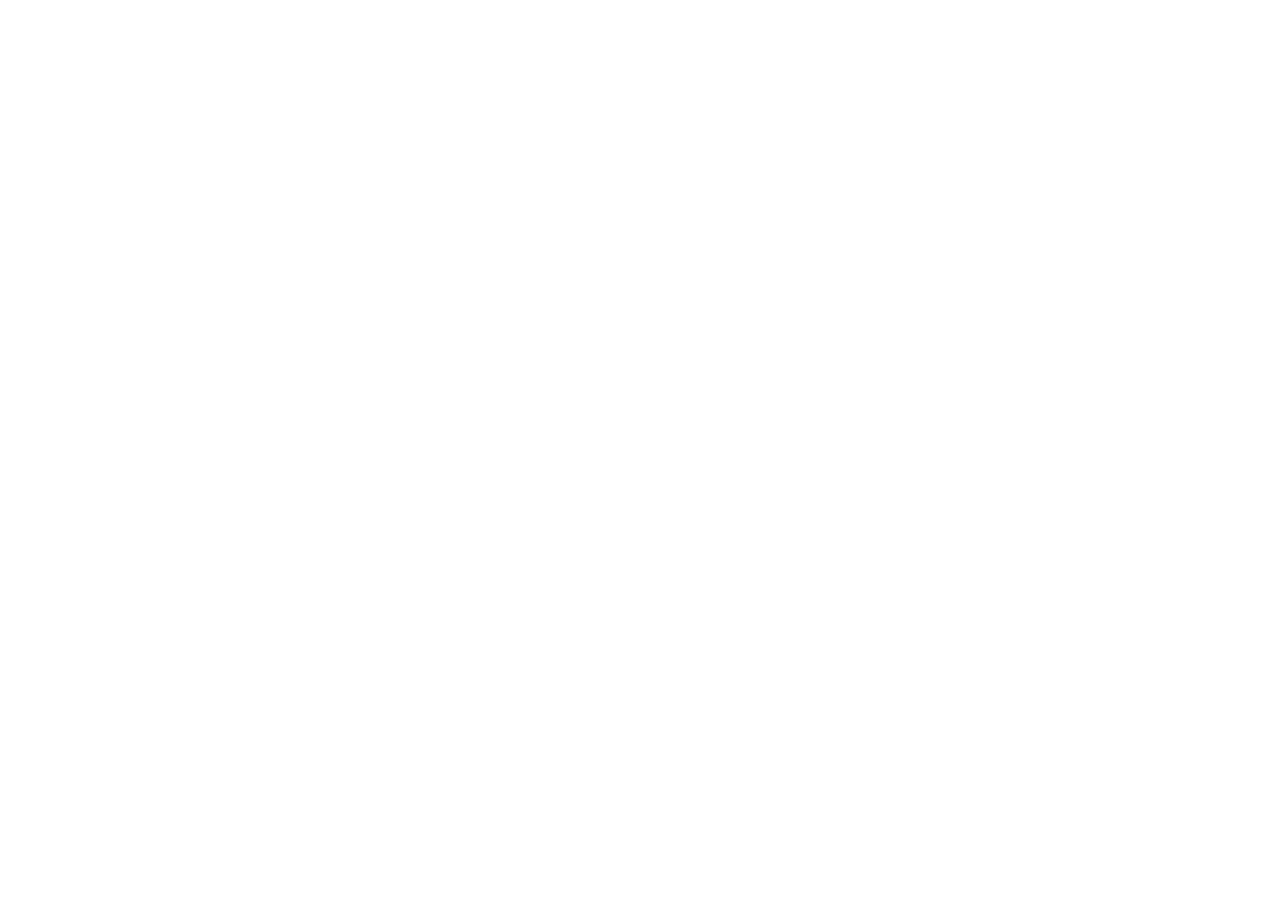
==== index.html @ ffb1159e "updated documentations" ====
<!DOCTYPE html>
<html lang="en-US">
<meta name="keywords" content="sidereal time, star charts" />
<meta charset="UTF-8" />

<head>
<title>Sidereal Time and Star Charts</title>
<link rel="stylesheet" href="sidereal.css">
<script src="jquery-3.3.1.min.js"></script>
<script src="cities.js"></script> 
<script src="core_min.js"></script>
<script src="sseph_min.js"></script>
<script src="sidereal_min.js"></script>
</head>

<body onload="init()">
<div id="wrapper">
        
<!-- Rise and Set Page -->
<div id="riseSetArea">
<p>
    <button class="menu" onclick="backToStarCharts()">Back to Star Charts</button>
    <button class="menu" onclick="riseSetChangeLocs()">Locations and Dates</button>
    <button class="menu" onclick="riseSetMultipleDates()">Multiple Dates</button>
</p>

<!-- Change Locations and Dates -->
<div id="riseSetInputlocs">
<h2>Change Locations and Dates</h2>
<p><b>Location 1</b></p>
<form name="locations" action="" method="get">
<table>
<tr><td>Name: <input type="text" id="riseSetPlace1in"></td>
<td>Longitude: 
<input type="number" id="riseSetLong1in" step="any" min=-180 max=180 /></td>
<td>Latitude: 
<input type="number" id="riseSetLat1in" step="any" min=-90 max=90 /></td></tr>
<tr><td>Year: 
<input type="number" id="riseSetYear1in" step="1" min=-3000 max=3000 /></td>
<td>Month: 
<input type="number" id="riseSetMonth1in" step="1" min=1 max=12 /></td>
<td>Day: 
<input type="number" id="riseSetDay1in" step="1" min=1 max=31 /></td></tr>
<tr><td>Time zone: GMT+
<input type="number" id="riseSetTz1in" step="any" min=-12 max=14 /></td> 
<td></td><td></td> </tr>
</table>
<br />  
<p><b>Location 2</b></p>
<table>
<tr><td>Name: <input type="text" id="riseSetPlace2in"></td>
<td>Longitude: 
<input type="number" id="riseSetLong2in" step="any" min=-180 max=180 /></td>
<td>Latitude: 
<input type="number" id="riseSetLat2in" step="any" min=-90 max=90 /></td></tr>
<tr><td colspan="3">Set date the same as in location 1 (same date but time zone may differ)? 
<input onchange="changeSyncTime(1,'riseSetSynTime')" type="radio" id="riseSetSynTimeYes" value="1" />Yes 
&nbsp;&nbsp;&nbsp; <input onchange="changeSyncTime(0,'riseSetSynTime')" type="radio" id="riseSetSynTimeNo" value="0" />No</td></tr>
<tr class="timeInputLoc2"><td>Year: 
<input type="number" id="riseSetYear2in" step="1" min=-3000 max=3000 /></td>
<td>Month: 
<input type="number" id="riseSetMonth2in" step="1" min=1 max=12 /></td>
<td>Day: 
<input type="number" id="riseSetDay2in" step="1" min=1 max=31 /></td></tr>
<tr><td>Time zone: GMT+
<input type="number" id="riseSetTz2in" step="any" min=-12 max=14 /></td> 
<td></td><td></td> </tr>
</table>
<br />
<p><input type="button" value="Submit" onclick="riseSetChangeLocationsAndDates(this.form)" /></p>
</form>
    
<div id="riseSetErrorlocs"></div>
</div> <!-- end of div id="riseSetInputlocs" -->
    
<br />
<!-- ******************************************* -->
<!-- Rise & Set Multiple days page -->
<div id="riseSetMultipleDays" style="display:none;">

<h1>Rise and Set Times on Multiple Dates</h1>
<br />
<div id="riseSetMultipleDaysInput" style="display:none;">
<br />
<form name="timespan" action="" method="get">
<table>
<tr><td>Location Name: <input type="text" id="RSMultiPlacein"></td>
<td>Longitude: 
<input type="number" id="RSMultiLongin" step="any" min=-180 max=180 /></td>
<td>Latitude: 
<input type="number" id="RSMultiLatin" step="any" min=-90 max=90 /></td></tr>
<tr><td>Time zone: GMT+
<input type="number" id="RSMultiTzin" step="any" min=-12 max=14 /></td> 
<td></td><td></td> </tr>
    
<tr><td colspan="3">Choose an object: 
<select id="objects" onchange="riseSetShowHideRADec('RSMultiRaDec')">
    <option disabled selected value></option>
    <option value="Sun">Sun</option>
    <option value="Moon">Moon</option>
    <option value="Mercury">Mercury</option>
    <option value="Venus">Venus</option>
    <option value="Mars">Mars</option>
    <option value="Jupiter">Jupiter</option>
    <option value="Saturn">Saturn</option>
    <option value="Uranus">Uranus</option>
    <option value="Neptune">Neptune</option>
    <option value="Star">Star</option>
</select>
</td></tr>
    
<tr class="RSMultiRaDec">
<td colspan="3">Enter the Ra and Dec of the star below:</td>
</tr>
    
<tr class="RSMultiRaDec">
<td>RA (hours): <input type="number" id="RSMultiRa" step="any" min=0 max=24 /></td>
<td>Dec. (degrees): <input type="number" id="RSMultiDec" step="any" min=-90 max=90 /></td>
<td>Reference epoch: <input type="number" id="RSMultiEpoch" step="any" min=-200000 max=200000 /></td>
</tr>
    
<tr><td>Start date: Year: 
<input type="number" id="RSMultiYear1in" step="1" min=-3000 max=3000 /></td>
<td>Month: 
<input type="number" id="RSMultiMonth1in" step="1" min=1 max=12 /></td>
<td>Day: 
<input type="number" id="RSMultiDay1in" step="1" min=1 max=31 /></td></tr>
    
<tr><td>Stop date: Year: 
<input type="number" id="RSMultiYear2in" step="1" min=-3000 max=3000 /></td>
<td>Month: 
<input type="number" id="RSMultiMonth2in" step="1" min=1 max=12 /></td>
<td>Day: 
<input type="number" id="RSMultiDay2in" step="1" min=1 max=31 /></td></tr>
    
<tr> <td colspan="3">Time step: 
<input type="number" id="RSMultiDt" step="1" min=1 /> days</td></tr>
</table>
<br />
<p><input type="button" value="Submit" onclick="RSMultipleDays(this.form)" /></p>
</form>
    
<div id="RSMultiErrorlocs">
</div>
</div> <!-- End of  riseSetMultipleDaysInput -->

<div id="RSMultiResult">
</div>
    
</div> <!-- End of  riseSetMultipleDays -->
<!-- End of Rise & Set Multiple days page -->
<!-- ******************************************* -->

<div id="riseSetMainPage">
<h1>Rise and Set Times of Celestial Objects</h1>
<br /><br />
<h2>Location 1: <span id="riseSetPlace1"></span></h2>
<p>Longitude: <span id="riseSetlong1"></span>&nbsp;&nbsp;&nbsp;&nbsp;&nbsp;
Latitude: <span id="riseSetlat1"></span></p>
<p>Date: <span id="riseSetDate1"></span>&nbsp;&nbsp;&nbsp;&nbsp;&nbsp;
Time zone: <span id="riseSetTtimeZone1"></span></p>
<br />
<p>Note that azimuth is measured from north, turning positive to the east.</p>
<br />
<h3>Sunrise, Sunset, Upper Transit and Twilights</h3>

<div id="riseSetSun1">
</div>
<br />
<h3>Moonrise, Moonset, Upper Transit and Illumination</h3>

<div id="riseSetMoon1">
</div>
<br />
<h3>Rise, Set, Upper Transit Times of Planets</h3>

<div id="riseSetPlanets1">
</div>
   <br /> 
<h3>Rise, Set and Upper Transit Times of Bright Stars</h3>
    
<div id="riseSetStars1">
</div>

<br /><br />
<h2>Location 2: <span id="riseSetPlace2"></span></h2>
<p>Longitude: <span id="riseSetlong2"></span>&nbsp;&nbsp;&nbsp;&nbsp;&nbsp;
Latitude: <span id="riseSetlat2"></span></p>
<p>Date: <span id="riseSetDate2"></span>&nbsp;&nbsp;&nbsp;&nbsp;&nbsp;
Time zone: <span id="riseSetTtimeZone2"></span></p>
 <br />   
<h3>Sunrise, Sunset, Upper Transit and Twilights</h3>
    
<div id="riseSetSun2">
</div>
  <br />  
<h3>Moonrise, Moonset, Upper Transit and Illumination</h3>

<div id="riseSetMoon2">
</div>
    <br />
<h3>Rise, Set, Upper Transit Times of Planets</h3>

<div id="riseSetPlanets2">
</div>
    <br />
<h3>Rise, Set and Transit Times of Bright Stars</h3>
    
<div id="riseSetStars2">
</div>

</div> <!-- End of riseSetMainPage -->
    
</div> <!-- End of riseSetArea -->
    
<br /> 
<div id="starCharts">
<p><button class="menu" onclick="displayChangeLocs()">Locations and Times</button>
    <button class="menu" onclick="riseSetPage()">Rise and Set Times</button>
    <button class="menu" onclick="location.href='chartGCRS.html';">Equatorial Chart</button>
</p>
<br />
    
<!-- Change Locations and Time -->
<div id="inputlocs">
<h2>Change Locations and Times</h2>
<p><b>Location 1</b></p>
<p><input type="radio" id="changeLoc1Manual" name="changeLoc1Button" onclick="switchChangeLocForm(1, 0)" />
<label for="changeLoc1Manual">Manually enter the location information</label>&nbsp;&nbsp;&nbsp;&nbsp;&nbsp;
<input type="radio" id="changeLoc1Select" name="changeLoc1Button" onclick="switchChangeLocForm(1, 1)" />
<label for="changeLoc1Select">Choose from a database</label>
</p>
    
<div id="changeLoc1Form0">
<p id="geoloc"><button onclick="geoloc()">Determine Location 1 by GPS/IP address</button> <span id="geolocmessage"></span></p>
<p id="geolocerr" style="color:red;"></p>
<table>
<tr><td>Name: <input type="text" id="place1in"></td>
<td>Longitude: 
<input type="number" id="long1in" step="any" min=-180 max=180 /></td>
<td>Latitude: 
<input type="number" id="lat1in" step="any" min=-90 max=90 /></td></tr>
<tr><td>Time zone: GMT+
<input type="number" id="tz1in" step="any" min=-12 max=14 /></td> 
<td></td><td></td> </tr>
</table><br />
</div>

<div id="changeLoc1Form1" style="display:none;">
</div>

<p>Set time:</p>
<table>
<tr><td>Year: 
<input type="number" id="year1in" step="1" min=-200000 max=200000 /></td>
<td>Month: 
<input type="number" id="month1in" step="1" min=1 max=12 /></td>
<td>Day: 
<input type="number" id="day1in" step="1" min=1 max=31 /></td></tr>
<tr><td>Hour: 
<input type="number" id="hour1in" step="1" min=0 max=23 /></td>
<td>Minute: 
<input type="number" id="minute1in" step="1" min=0 max=59 /></td>
<td>Second: 
<input type="number" id="second1in" step="any" min=0 max=60 /></td></tr>
</table>
<br />  
    
<p><b>Location 2</b></p>
<p><input type="radio" id="changeLoc2Manual" name="changeLoc2Button" onclick="switchChangeLocForm(2, 0)" />
<label for="changeLoc2Manual">Manually enter the location information</label>&nbsp;&nbsp;&nbsp;&nbsp;&nbsp;
<input type="radio" id="changeLoc2Select" name="changeLoc2Button" onclick="switchChangeLocForm(2, 1)" />
<label for="changeLoc2Select">Choose from a database</label>
</p>
<div id="changeLoc2Form0">
<table>
<tr><td>Name: <input type="text" id="place2in"></td>
<td>Longitude: 
<input type="number" id="long2in" step="any" min=-180 max=180 /></td>
<td>Latitude: 
<input type="number" id="lat2in" step="any" min=-90 max=90 /></td></tr>
<tr><td>Time zone: GMT+
<input type="number" id="tz2in" step="any" min=-12 max=14 /></td> 
<td></td><td></td> </tr>
</table><br />
</div>
    
<div id="changeLoc2Form1" style="display:none;">
</div>

<p>Set time:</p>
<table>
<tr><td colspan="3">Set the same time as in location 1 (same GMT but time zone may differ)? 
<input onchange="changeSyncTime(1,'synTime')" type="radio" id="synTimeYes" value="1" /><label for="synTimeYes">Yes</label>
&nbsp;&nbsp;&nbsp; <input onchange="changeSyncTime(0,'synTime')" type="radio" id="synTimeNo" value="0" /><label for="synTimeNo">No</label></td></tr>
<tr class="timeInputLoc2"><td>Year: 
<input type="number" id="year2in" step="1" min=-200000 max=200000 /></td>
<td>Month: 
<input type="number" id="month2in" step="1" min=1 max=12 /></td>
<td>Day: 
<input type="number" id="day2in" step="1" min=1 max=31 /></td></tr>
<tr class="timeInputLoc2"><td>Hour: 
<input type="number" id="hour2in" step="1" min=0 max=23 /></td>
<td>Minute: 
<input type="number" id="minute2in" step="1" min=0 max=59 /></td>
<td>Second: 
<input type="number" id="second2in" step="any" min=0 max=60 /></td></tr>
</table>
    
<br />
<p><input type="button" value="Submit" onclick="changeLocationsAndTimes()" /></p>
<div id="errorlocs"></div>
   <br /> 
<p>The default settings can now be changed by filling in a <span class="link" onclick="slideUpLoadUrl('inputlocs', 'set_defaults.html')">form</span>.</p>
</div>

<h1>Local Star Charts</h1>
    
<p>Location 1: <span id="place1"></span>&nbsp;&nbsp;&nbsp;&nbsp;&nbsp;
Longitude: <span id="long1"></span>&nbsp;&nbsp;&nbsp;&nbsp;&nbsp;
Latitude: <span id="lat1"></span></p>
<div id="warning1"></div>
<p>Local Time: <span id="time1"></span>,&nbsp;&nbsp;&nbsp; 
Sidereal Time: <span id="siderealTime1"></span></p>

<div class="canvaswrapper">
<canvas id="loc1" width="800" height="800">
  CANVAS NOT SUPPORTED IN THIS BROWSER!
</canvas>
<div id="tip1" class="tip">
    <div class="close" onclick="closePopup('tip1')">&#10005;</div>
    <div id="tip1text"></div>
</div>
</div>
    
<div class="control">
<p>Show/Hide: 
    <button id="showPlanets1" class="active" onclick="showHide(1,'Planets')">Sun, Moon, Planets</button> 
    <button id="showEquator1" onclick="showHide(1,'Equator')">Equator</button> 
    <button id="showEcliptic1" onclick="showHide(1,'Ecliptic')">Ecliptic</button>
    <button id="showGalactic1" onclick="showHide(1,'Galactic')">Galactic</button>
    <button id="showMilkyWay1" class="active" onclick="showHide(1,'MilkyWay')">Milky Way</button>
    <button id="showConLines1" class="active"  onclick="showHide(1,'ConLines')">Con. lines</button>
    <button id="showConLab1" onclick="showHide(1,'ConLab')">Con. labels</button>
    <button id="showDayNight1" class="active" onclick="showHide(1,'DayNight')">Day/Night</button>
    </p>
    
<p>Azimuth at the top = <input type="number" name="rotation" id="rotate1" style="width:40px;" /> degrees.
<input type="submit" value="Submit" onClick="rotInput(1)" /></p>
<div id="errRotate1"></div>
</div>
    
<p class="animate">
    <button class="setupAnimate" onclick="displayAnimationSetup(1)">Animation Setup</button>
    <button class="controlAnimate" onclick="Animate(1)" id="animate1">Play Animation</button> 
    <button class="controlAnimate" onclick="playAnimation(1,1)">+1 Frame</button>
    <button class="controlAnimate" onclick="playAnimation(1,-1)">-1 Frame</button>
</p>
<div id="animationSetup1">
</div>
    
<br /><br /><br />
<p>Location 2: <span id="place2"></span>&nbsp;&nbsp;&nbsp;&nbsp;&nbsp;
Longitude: <span id="long2"></span>&nbsp;&nbsp;&nbsp;&nbsp;&nbsp;
Latitude: <span id="lat2"></span></p>
<div id="warning2"></div>
<p>Local Time: <span id="time2"></span>,&nbsp;&nbsp;&nbsp; 
Sidereal Time: <span id="siderealTime2"></span></p>
    
<div class="canvaswrapper">
<canvas id="loc2" width="800" height="800">
  CANVAS NOT SUPPORTED IN THIS BROWSER!
</canvas>
<div id="tip2" class="tip">
    <div class="close" onclick="closePopup('tip2')">&#10005;</div>
    <div id="tip2text"></div>
</div>
</div>
    
<div class="control">
<p>Show/Hide: 
    <button id="showPlanets2" class="active" onclick="showHide(2,'Planets')">Sun, Moon, Planets</button> 
    <button id="showEquator2" onclick="showHide(2,'Equator')">Equator</button> 
    <button id="showEcliptic2" onclick="showHide(2,'Ecliptic')">Ecliptic</button>
    <button id="showGalactic2" onclick="showHide(2,'Galactic')">Galactic</button>
    <button id="showMilkyWay2" class="active" onclick="showHide(2,'MilkyWay')">Milky Way</button>
    <button id="showConLines2" class="active"  onclick="showHide(2,'ConLines')">Con. lines</button>
    <button id="showConLab2" onclick="showHide(2,'ConLab')">Con. labels</button>
    <button id="showDayNight2" class="active" onclick="showHide(2,'DayNight')">Day/Night</button>
    </p>
    
<p>Azimuth at the top = <input type="number" name="rotation" id="rotate2" style="width:40px;" /> degrees.
<input type="submit" value="Submit" onClick="rotInput(2)" /></p>
<div id="errRotate2"></div>
</div>
    
<p class="animate">
    <button class="setupAnimate" onclick="displayAnimationSetup(2)">Animation Setup</button>
    <button class="controlAnimate" onclick="Animate(2)" id="animate2">Play Animation</button>
    <button class="controlAnimate" onclick="playAnimation(2,1)">+1 Frame</button>
    <button class="controlAnimate" onclick="playAnimation(2,-1)">-1 Frame</button>
</p>
<div id="animationSetup2">
</div>
<br /><br />
<p style="margin-left:350px;"><a href="Constellations.html">Constellation List</a></p>
<canvas id="legend" width="500" height="110">
  CANVAS NOT SUPPORTED IN THIS BROWSER!
</canvas>
<br /><br />
<h2>Description</h2>
    
<p>This webpage uses the computer's clock to obtain the current local time and then uses it to calculate the local sidereal times and plot star charts on two locations. The two default locations are at longitude 88.2434&deg;W, latitude 40.1164&deg;N (Champaign, IL, USA) and at longitude 88.2434&deg;W, latitude 30&deg;S. Sidereal times and star charts at other locations and times can be obtained by clicking the <span style="background-color:#1a8cff; color:white">&nbsp;Locations and Times&nbsp;</span> button at the top of the page and filling in the form.</p>
    
<p>The default settings can now be changed by filling in a <a href="set_defaults.html">form</a></p>
    
<p>Constellation labels, when active, are shown in the abbreviated form. The full names of the constellations are listed on <a href="Constellations.html">this webpage</a>.</p> 
    
<p>When the Day/Night button is active, the background color of the star chart is determined by the Sun's position in the chart: light purple when the Sun is above the horizon, gradually changes to black when the Sun is below the horizon and black when the Sun is 18&deg; below the horizon.</p>
    
<p>The azimuth-at-the-top parameter is used to rotate the star chart, which is convenient for laptop and desktop users since the device's screens can't be rotated easily. 0&deg; means north is at the top, south at the bottom (useful for looking at stars near the southern horizon); 90&deg; means east is at the top, west at the bottom (useful for looking at stars near the western horizon); 180&deg; means south is at the top, north at the bottom; 270&deg; means west is at the top, east at the bottom.</p>
    
<p>The star charts are created using the <a href="https://en.wikipedia.org/wiki/Stereographic_projection" target="_blank">stereographic projection</a> with the <a href="https://en.wikipedia.org/wiki/Nadir" target="_blank">nadir</a> as the projection point. Stereographic projection is commonly used in sky maps. The mapping is conformal and shapes are  preserved over a small area. However, the mapping does not preserve area. For example, a constellation is about twice as big when it is near the horizon than when it is near the zenith. This effect is quite noticeable in animations showing the diurnal motion of the sky. This feature might not be as bad, since constellations do <i>appear</i> bigger when they are close to the horizon because of the <a href="https://www.skyandtelescope.com/observing/moon-illusion-confusion11252015/" target="_blank">Moon illusion</a>. However, it should be noted that stereographic projection is not designed to model the Moon illusion and so the distortion should not be regarded as a faithful representation of human perception.</p>
    
<p>Stars in the charts can be clicked and a popup box will appear. The popup box shows further information about the star. When the time is between 3000 BCE and 3000 CE (CE = <a href="https://en.wikipedia.org/wiki/Common_Era" target="_blank">common era</a>), positions of the stars with respect to J2000.0 mean equator and equinox are corrected for proper motion and annual parallax. The apparent position with respect to the true equator and equinox of date are corrected for precession, nutation, and <a href="https://en.wikipedia.org/wiki/Aberration_of_light" target="_blank">aberration of light</a> in addition to proper motion and parallax. Outside the time interval 3000 BCE - 3000 CE, only proper motion is included in the J2000.0 position and only precession and proper motion are included in the "of date" position. In the distant past and distant future, some nearby stars are seen to move far away from their present constellations. In that case, two constellations are given. The first one has "(2000)" added to it, indicating the present constellation. The second constellation has "(year number)" added to it, indicating the constellation in that particular year. The constellation is determined by the constellation boundaries established by the Belgian astronomer Eug&egrave;ne Delporte in 1930 on behalf of the International Astronomical Union (IAU).</p>
    
<p>Sun, Moon and planets are displayed on the charts by symbols indicated above. They can also be clicked and a popup box will appear. In the popup box, the term "elongation" is the angular separation of the planet and the Sun as seen from Earth; "heliocentric" refers to quantities measured from the Sun's center; "geocentric" refers to quantity measured from Earth's center; "topocentric" refers to quantities measured from the observer's location. For example, the geocentric distance of the Moon is the distance between Moon's center and Earth's center. Topocentric distance of the Moon is the distance between the Moon's center and the observer. The difference between the geocentric and topocentric position is called the <b>diurnal parallax</b> or <b>geocentric parallax</b>. This effect is particularly important for the Moon, which can be as large as 1&deg;, but small for the Sun (&le; 8.8") and planets.</p>
    
<p>Since the resolution of the star charts is low, the positions of the Sun and planets in the star charts are calculated using <a href="https://ssd.jpl.nasa.gov/?planet_pos" target="_blank">low-precision formulae</a>. These formulae are only accurate between 3000 BCE and 3000 CE. Position of the Moon is calculated by a truncated <a href="https://ui.adsabs.harvard.edu/abs/2003A%26A...404..735C/abstract" target="_blabk">ELP/MPP02</a> series. Positions stated in the popup box are calculated using more accurate formulae (<a href="http://neoprogrammics.com/vsop87/" target="_blank">VSOP87</a> for the Sun and planets and <a href="https://ui.adsabs.harvard.edu/abs/2003A%26A...404..735C/abstract" target="_blabk">ELP/MPP02</a> for the Moon). In the popup box, when the time is between 3000 BCE and 3000 CE, the J2000.0 positions only include the <a href="https://en.wikipedia.org/wiki/Light-time_correction" target="_blank">light-time correction</a>. The "of date" apparent position includes precession, nutation and aberration of light in addition to the light-time correction. Outside the time interval 3000 BCE and 3000 CE, only precession and light-time correction are included in the "of date" position.</p>

<p>When plotting the celestial objects on the charts, only the precession of the Earth's spin axis is included. The <a href="http://adsabs.harvard.edu/abs/2011A%26A...534A..22V" target="_blank">formulae</a> used in the precession calculation are valid within 200,000 years before and after the years 2000.</p>
    
<p>Positions and apparent magnitudes of stars are adjusted based on their 3D motion in space, assuming they move in a straight line relative to the solar system barycenter. Since stars are very far away, only nearby stars show noticeable motion over a time span of millennia. The positions and 3D motion of stars are obtained from the <a href="http://astronexus.com/node/34" target="_blank">HYG 3.0 database</a>. Milky Way is generated based on the Gaia data and the <a href="http://www.skymap.com/smp_overlays.htm#milky" target="_blank">Milky Way boundary data</a> provided by Jarmo Moilanen. The detail is explained <a href="MilkyWay.html">here</a>. Deep sky objects are not included.</p>
    
<p>The physics and mathematics involved in creating the star charts is explained briefly in this <a href="docs/star_charts.pdf" target="_blank">pdf document</a>.</p>
</div> <!-- end of starCharts -->
<br />
</div> <!-- end of wrapper -->
    
<noscript>
<h2>Oops!</h2>
<p>You must enable JavaScript to use this page.</p>
<p>Please enable JavaScript and reload. </p>
</noscript>
</body>
</html>
---- sidereal.css ----
body{
   font:16px/20px verdana, arial, helvetica, sans-serif;
	color:#333;
	background-color:white;
	margin: 20px;
	padding:0px;
	line-height: 20px;
}

div#wrapper {
    margin-left:auto;
    margin-right:auto;
    max-width:1000px;
    display:none;
}

.canvaswrapper {
    position:relative;
    width:800;
    height:800;
}

.tip {
    font-size: 0.85em;
    position:absolute;
    background-color:#b3d7ff;
    left:-200px;
    top:100px;
    display:none;
}

.tip table, .tip th, .tip td {
   font-size: 0.85em; 
    margin:0px;
    padding:2px;
}

.close {
    position:absolute;
    top:1px;
    right:1px;
    border: 1px solid black;
    cursor: pointer;
}

table {
    font:16px/20px verdana, arial, helvetica, sans-serif;
	color:#333;
	margin:2px;
	padding:2px;
}

#inputlocs, #riseSetInputlocs, #animationSetup1, #animationSetup2 {
    padding:10px;
    border: 1px solid black;
    display: none; 
}

.input {
    padding:10px;
    border: 1px solid black;
    display: none;
}

#riseSetArea, #planetPosArea {
    padding:10px;
    display:none;
}

.RSMultiRaDec {
    display:none;
}

canvas#legend {
    border:1px solid black;
    padding:10px;
    margin-left: 150px;
    display:block;
}

table, th, td {
    border: 1px solid black;
    border-collapse: collapse;
}

th, td {
    padding: 10px;
    text-align: center;
}
		
h1 {
    font-size:28px;
    font-weight:bold;
	margin-left: 0px;
	margin-top: 8px;
	line-height: 30px;
}
	
h2 {
	font-size: 24px;
	margin-left: 0px;
	margin-top:5px;
	line-height: 24px;
}
	
h3 {
	font-size: 20px;
	margin-left: 0px;
	margin-top:10px;
}
	
h4 {
	font-size: 18px;
	margin-left: 0px;
	margin-top:10px;
}
	
p {
	font:16px/20px verdana, arial, helvetica, sans-serif;
	margin:0px 0px 16px 0px;
}

ul {
	font:16px/20px verdana, arial, helvetica, sans-serif;
	margin: 10px 0px 0px 16px;
	padding:2px;
}
	
li {
  margin-bottom: 8px;
  }

.greek {
    font-family: serif;
    font-size: 130%;
}

.animate {
    margin-left:170px;
}

input[type=number]::-webkit-outer-spin-button,
input[type=number]::-webkit-inner-spin-button {
    -webkit-appearance: none;
    margin: 0;
}

input[type=number] {
    -moz-appearance:textfield;
}

.control {
    display:block;
}

.control button {
    font:12px/16px verdana, arial, helvetica, sans-serif;
}

.control button.active {
    background-color: #81F7F3;
}

input[type=button] {
    background-color: #4CAF50;
    border: none;
    color: white;
    padding: 10px;
    text-align: center;
    text-decoration: none;
    display: inline-block;
    font-size: 16px;
    margin: 4px 2px;
    cursor: pointer;
}

button.menu {
    background-color: #1a8cff;
    color: white;
    cursor: pointer;
    padding: 10px;
    width: 190px;
    border: none;
    text-align: center;
    outline: none;
    font-size: 16px;
    font-weight: bold;
}

button.menu.active, button.menu:hover {
    background-color: #008060;
}

button.setupAnimate, button.controlAnimate {
    background-color: #4CAF50;
    border: none;
    color: white;
    padding: 10px;
    text-align: center;
    text-decoration: none;
    display: inline-block;
    font-size: 16px;
    margin: 4px 2px;
    cursor: pointer;
}

button.menu:disabled, button.setupAnimate:disabled, button.controlAnimate:disabled {
    opacity:0.1;
    cursor: not-allowed;
}

/* for select region */
table.selectRegion {
    border:none;
}

.selectRegion th, .selectRegion td {
    padding:5px;
    text-align:left;
    border:none;
}

.link {
    text-decoration: underline;
    color:blue;
    cursor: pointer;
}
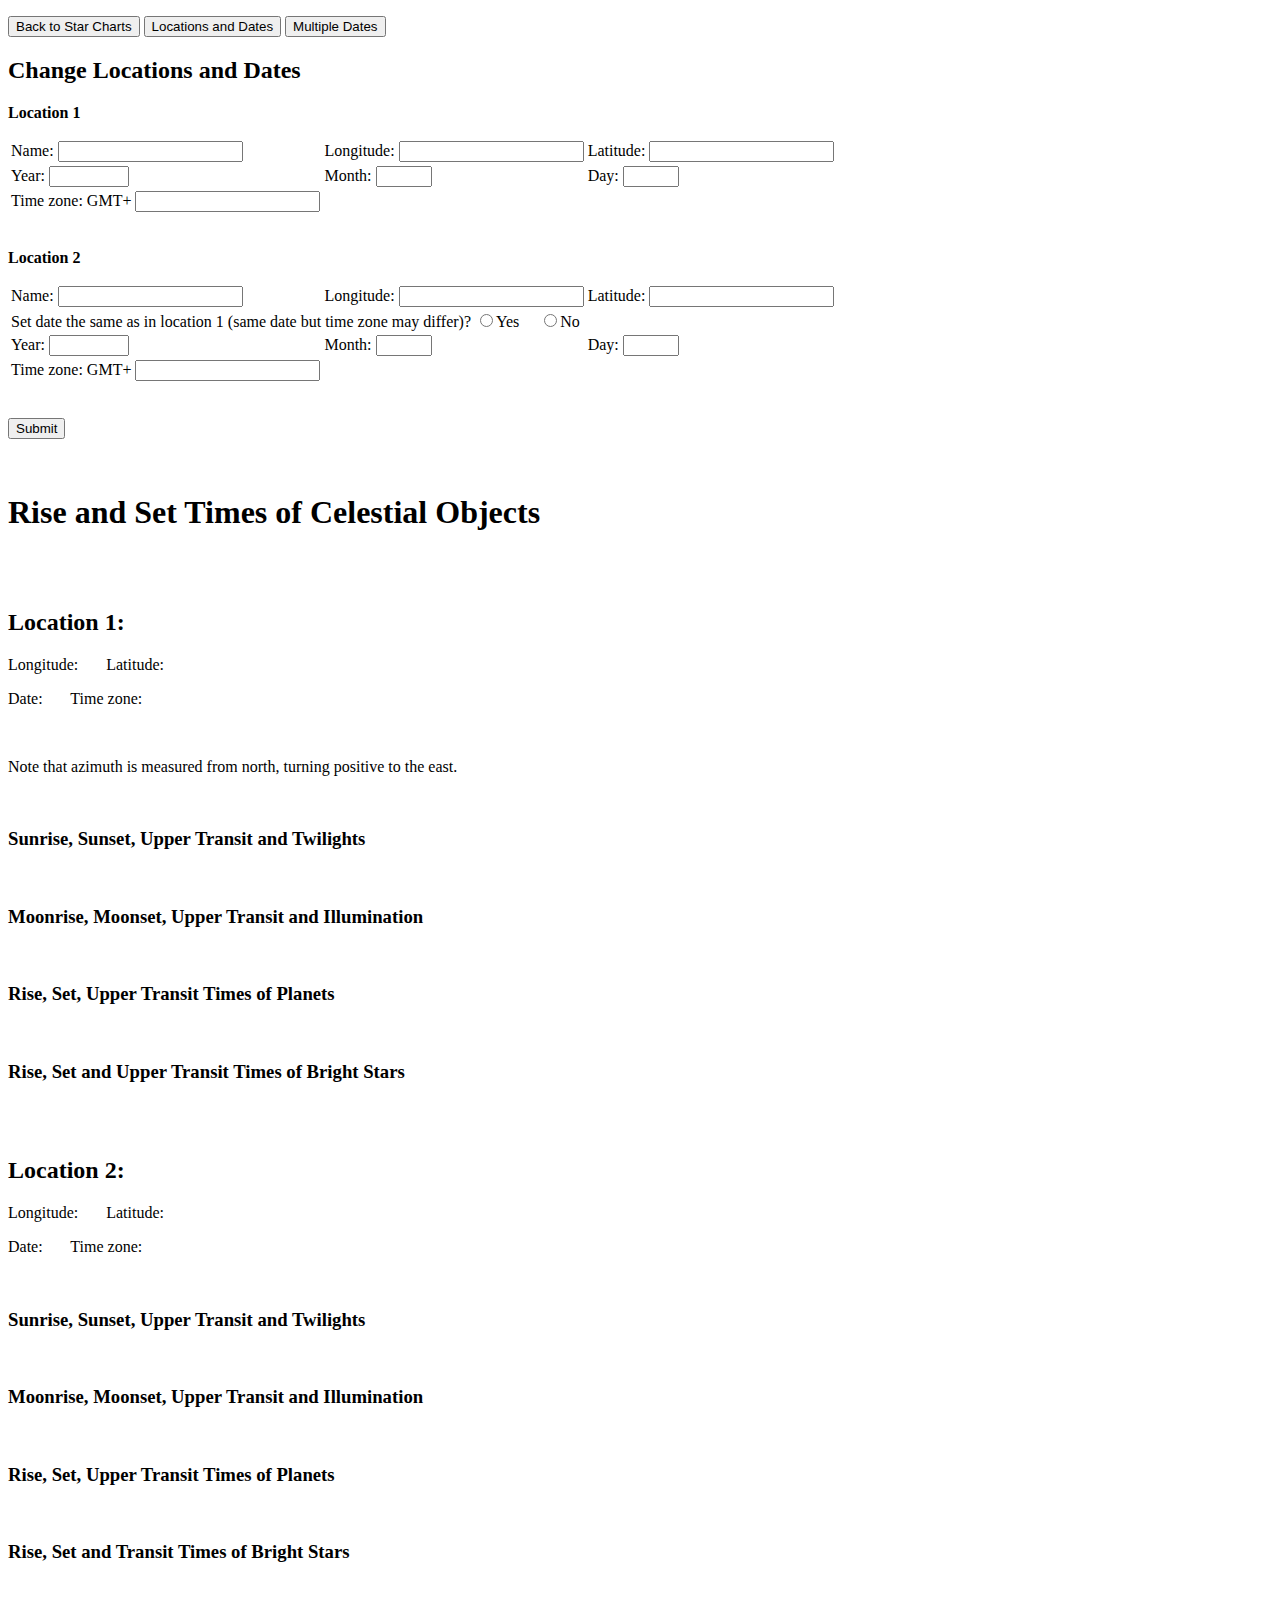
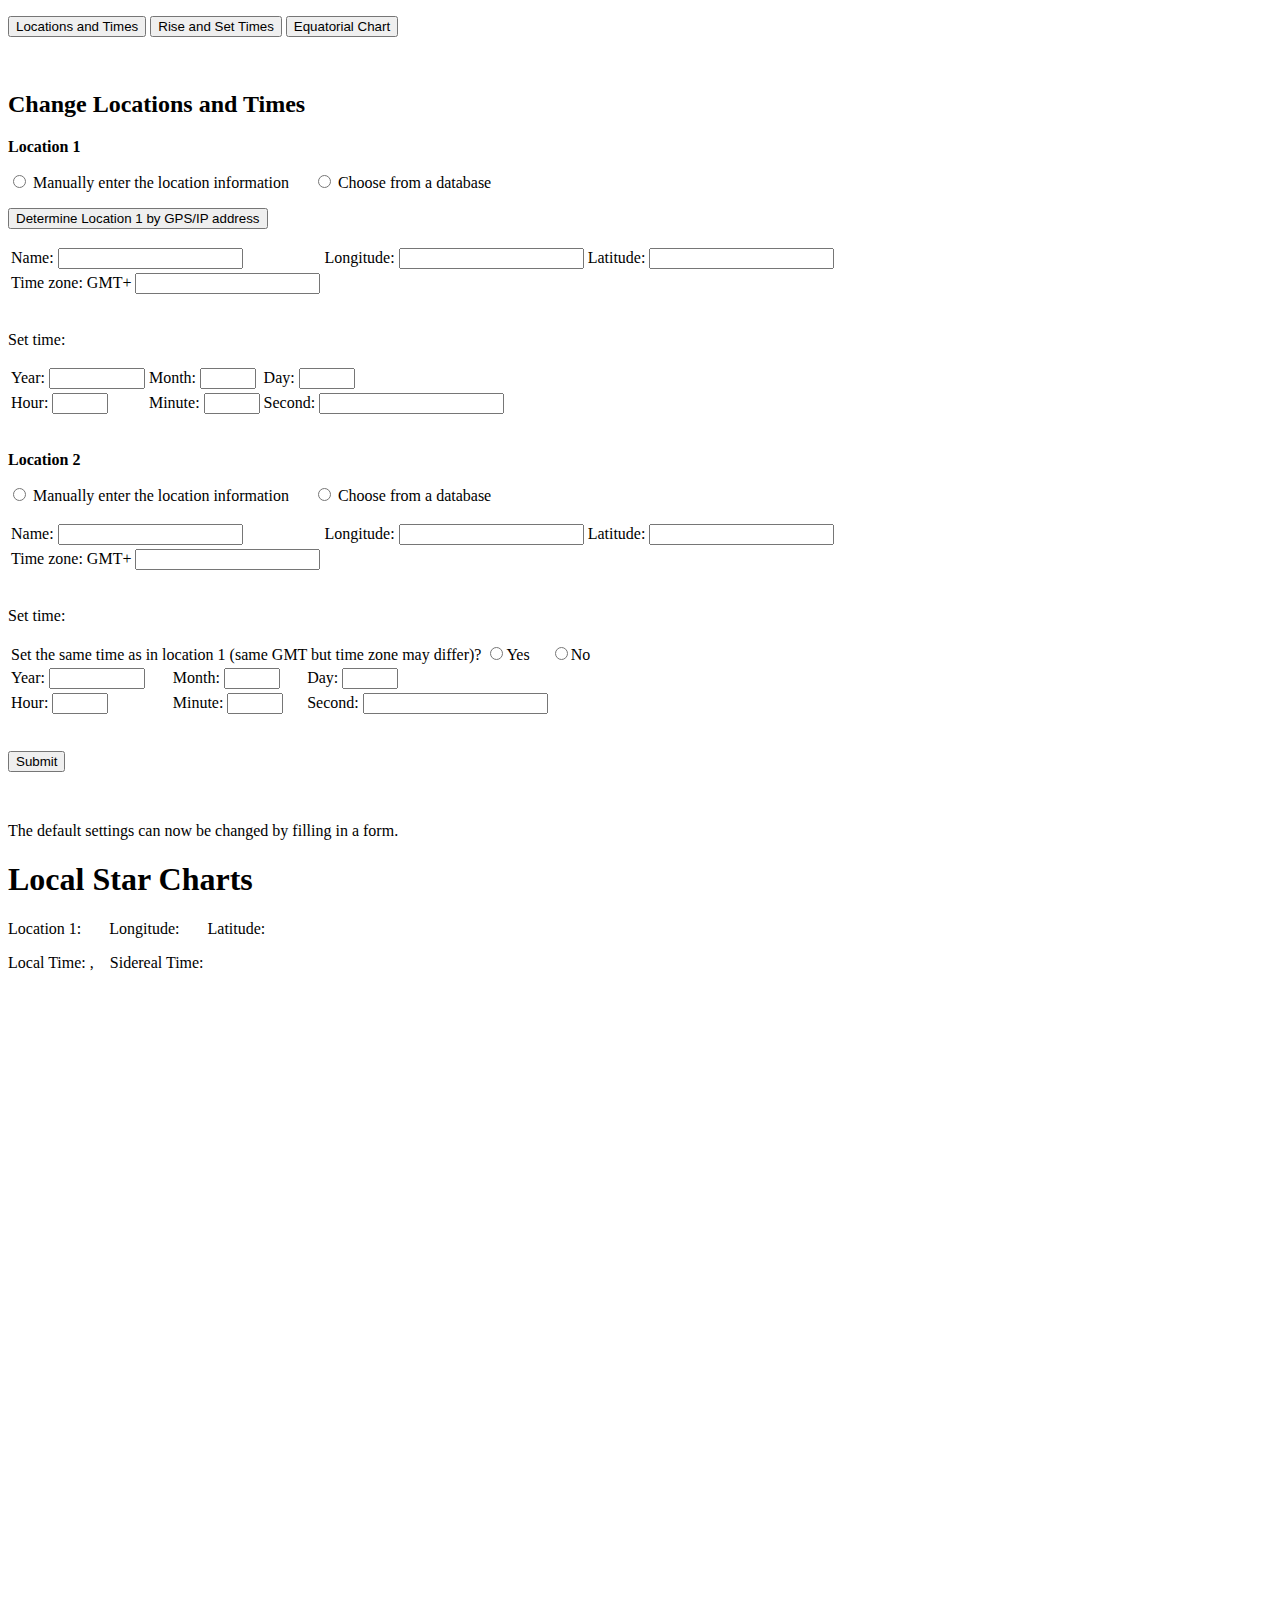
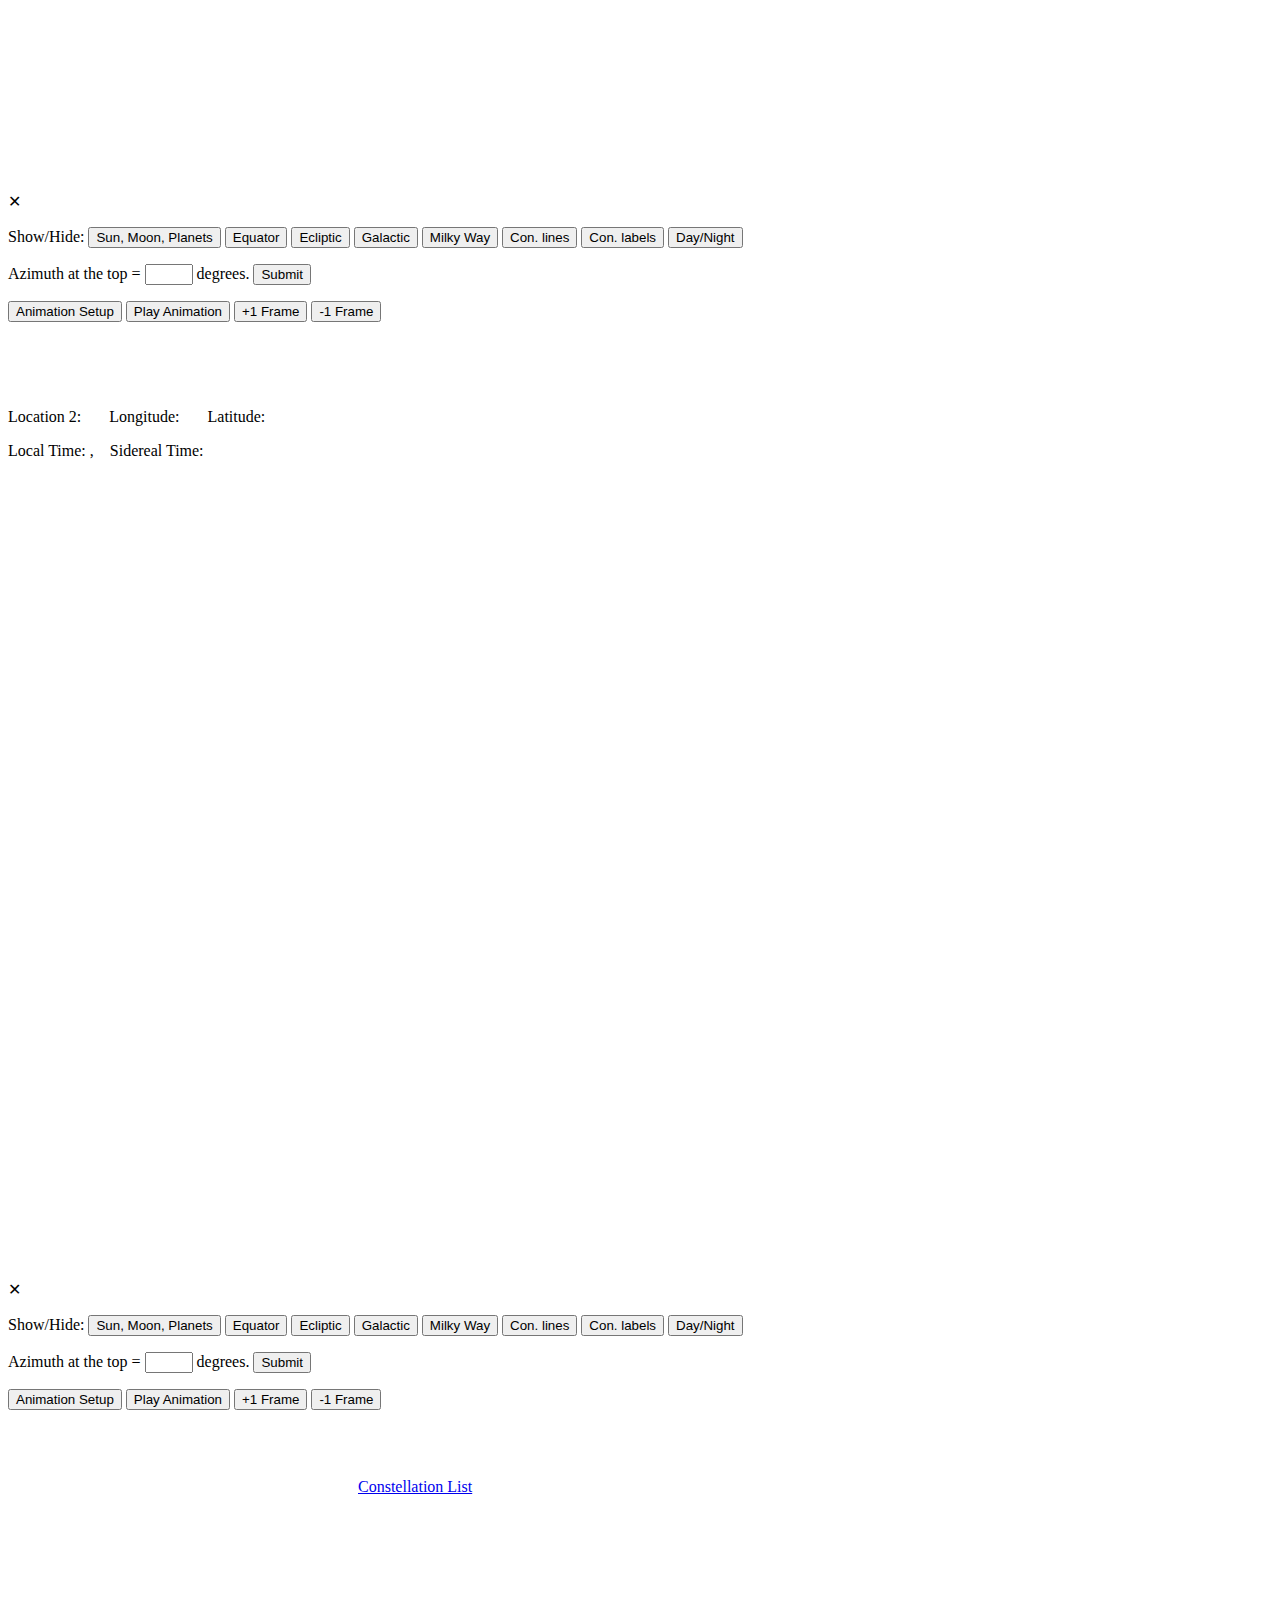
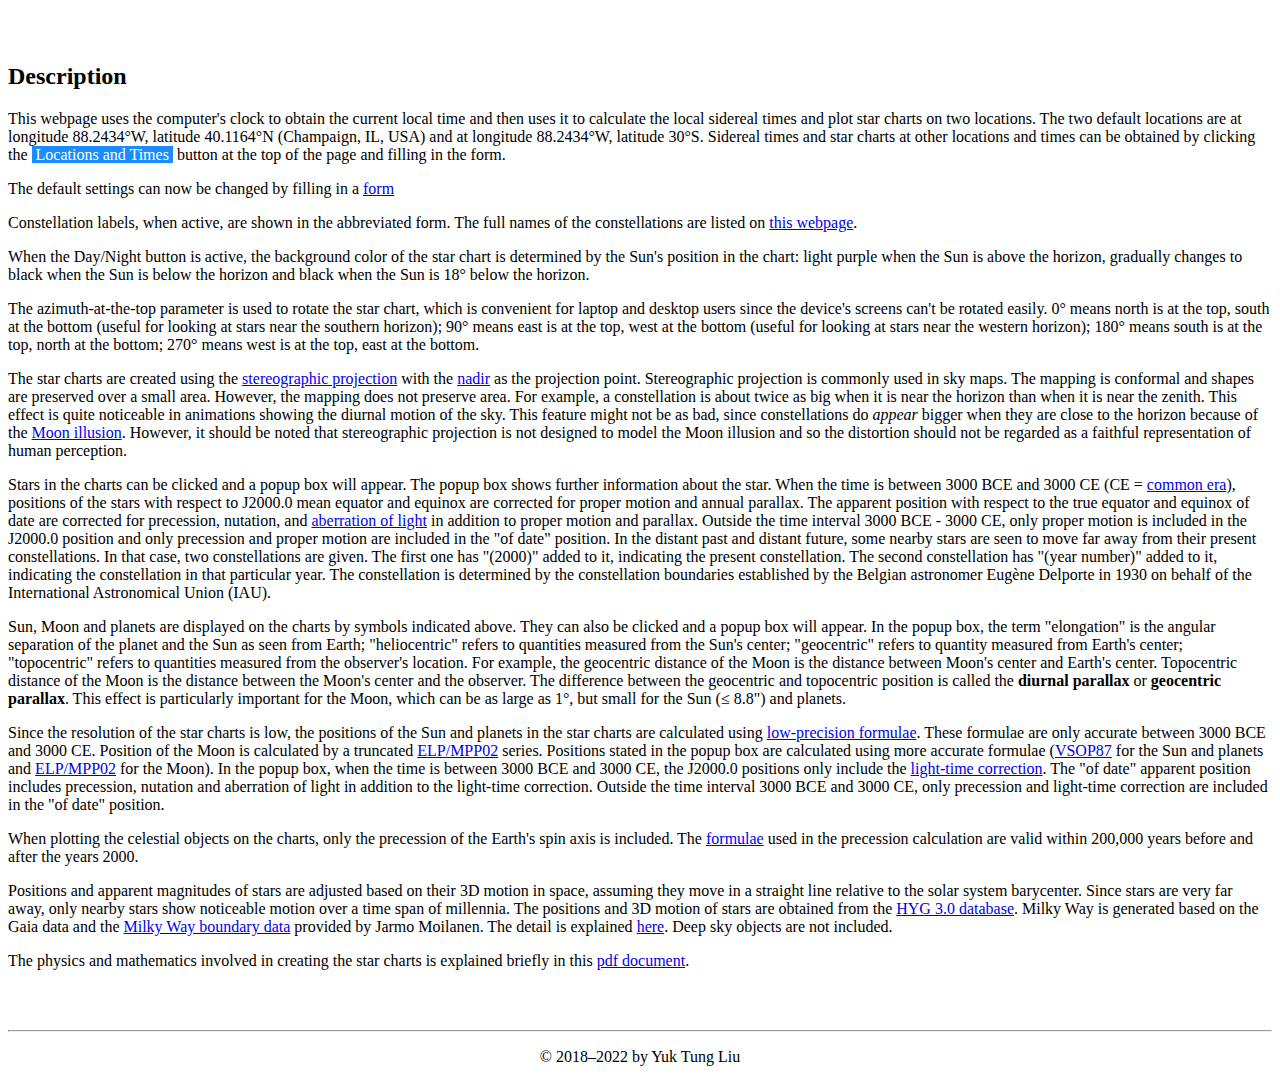
==== commit 5588a258: "updated Delta T calculation" ====
--- a/index.html
+++ b/index.html
@@ -1,446 +1 @@
-<!DOCTYPE html>
-<html lang="en-US">
-<meta name="keywords" content="sidereal time, star charts" />
-<meta charset="UTF-8" />
-
-<head>
-<title>Sidereal Time and Star Charts</title>
-<link rel="stylesheet" href="sidereal.css">
-<script src="jquery-3.3.1.min.js"></script>
-<script src="cities.js"></script> 
-<script src="core_min.js"></script>
-<script src="sseph_min.js"></script>
-<script src="sidereal_min.js"></script>
-</head>
-
-<body onload="init()">
-<div id="wrapper">
-        
-<!-- Rise and Set Page -->
-<div id="riseSetArea">
-<p>
-    <button class="menu" onclick="backToStarCharts()">Back to Star Charts</button>
-    <button class="menu" onclick="riseSetChangeLocs()">Locations and Dates</button>
-    <button class="menu" onclick="riseSetMultipleDates()">Multiple Dates</button>
-</p>
-
-<!-- Change Locations and Dates -->
-<div id="riseSetInputlocs">
-<h2>Change Locations and Dates</h2>
-<p><b>Location 1</b></p>
-<form name="locations" action="" method="get">
-<table>
-<tr><td>Name: <input type="text" id="riseSetPlace1in"></td>
-<td>Longitude: 
-<input type="number" id="riseSetLong1in" step="any" min=-180 max=180 /></td>
-<td>Latitude: 
-<input type="number" id="riseSetLat1in" step="any" min=-90 max=90 /></td></tr>
-<tr><td>Year: 
-<input type="number" id="riseSetYear1in" step="1" min=-3000 max=3000 /></td>
-<td>Month: 
-<input type="number" id="riseSetMonth1in" step="1" min=1 max=12 /></td>
-<td>Day: 
-<input type="number" id="riseSetDay1in" step="1" min=1 max=31 /></td></tr>
-<tr><td>Time zone: GMT+
-<input type="number" id="riseSetTz1in" step="any" min=-12 max=14 /></td> 
-<td></td><td></td> </tr>
-</table>
-<br />  
-<p><b>Location 2</b></p>
-<table>
-<tr><td>Name: <input type="text" id="riseSetPlace2in"></td>
-<td>Longitude: 
-<input type="number" id="riseSetLong2in" step="any" min=-180 max=180 /></td>
-<td>Latitude: 
-<input type="number" id="riseSetLat2in" step="any" min=-90 max=90 /></td></tr>
-<tr><td colspan="3">Set date the same as in location 1 (same date but time zone may differ)? 
-<input onchange="changeSyncTime(1,'riseSetSynTime')" type="radio" id="riseSetSynTimeYes" value="1" />Yes 
-&nbsp;&nbsp;&nbsp; <input onchange="changeSyncTime(0,'riseSetSynTime')" type="radio" id="riseSetSynTimeNo" value="0" />No</td></tr>
-<tr class="timeInputLoc2"><td>Year: 
-<input type="number" id="riseSetYear2in" step="1" min=-3000 max=3000 /></td>
-<td>Month: 
-<input type="number" id="riseSetMonth2in" step="1" min=1 max=12 /></td>
-<td>Day: 
-<input type="number" id="riseSetDay2in" step="1" min=1 max=31 /></td></tr>
-<tr><td>Time zone: GMT+
-<input type="number" id="riseSetTz2in" step="any" min=-12 max=14 /></td> 
-<td></td><td></td> </tr>
-</table>
-<br />
-<p><input type="button" value="Submit" onclick="riseSetChangeLocationsAndDates(this.form)" /></p>
-</form>
-    
-<div id="riseSetErrorlocs"></div>
-</div> <!-- end of div id="riseSetInputlocs" -->
-    
-<br />
-<!-- ******************************************* -->
-<!-- Rise & Set Multiple days page -->
-<div id="riseSetMultipleDays" style="display:none;">
-
-<h1>Rise and Set Times on Multiple Dates</h1>
-<br />
-<div id="riseSetMultipleDaysInput" style="display:none;">
-<br />
-<form name="timespan" action="" method="get">
-<table>
-<tr><td>Location Name: <input type="text" id="RSMultiPlacein"></td>
-<td>Longitude: 
-<input type="number" id="RSMultiLongin" step="any" min=-180 max=180 /></td>
-<td>Latitude: 
-<input type="number" id="RSMultiLatin" step="any" min=-90 max=90 /></td></tr>
-<tr><td>Time zone: GMT+
-<input type="number" id="RSMultiTzin" step="any" min=-12 max=14 /></td> 
-<td></td><td></td> </tr>
-    
-<tr><td colspan="3">Choose an object: 
-<select id="objects" onchange="riseSetShowHideRADec('RSMultiRaDec')">
-    <option disabled selected value></option>
-    <option value="Sun">Sun</option>
-    <option value="Moon">Moon</option>
-    <option value="Mercury">Mercury</option>
-    <option value="Venus">Venus</option>
-    <option value="Mars">Mars</option>
-    <option value="Jupiter">Jupiter</option>
-    <option value="Saturn">Saturn</option>
-    <option value="Uranus">Uranus</option>
-    <option value="Neptune">Neptune</option>
-    <option value="Star">Star</option>
-</select>
-</td></tr>
-    
-<tr class="RSMultiRaDec">
-<td colspan="3">Enter the Ra and Dec of the star below:</td>
-</tr>
-    
-<tr class="RSMultiRaDec">
-<td>RA (hours): <input type="number" id="RSMultiRa" step="any" min=0 max=24 /></td>
-<td>Dec. (degrees): <input type="number" id="RSMultiDec" step="any" min=-90 max=90 /></td>
-<td>Reference epoch: <input type="number" id="RSMultiEpoch" step="any" min=-200000 max=200000 /></td>
-</tr>
-    
-<tr><td>Start date: Year: 
-<input type="number" id="RSMultiYear1in" step="1" min=-3000 max=3000 /></td>
-<td>Month: 
-<input type="number" id="RSMultiMonth1in" step="1" min=1 max=12 /></td>
-<td>Day: 
-<input type="number" id="RSMultiDay1in" step="1" min=1 max=31 /></td></tr>
-    
-<tr><td>Stop date: Year: 
-<input type="number" id="RSMultiYear2in" step="1" min=-3000 max=3000 /></td>
-<td>Month: 
-<input type="number" id="RSMultiMonth2in" step="1" min=1 max=12 /></td>
-<td>Day: 
-<input type="number" id="RSMultiDay2in" step="1" min=1 max=31 /></td></tr>
-    
-<tr> <td colspan="3">Time step: 
-<input type="number" id="RSMultiDt" step="1" min=1 /> days</td></tr>
-</table>
-<br />
-<p><input type="button" value="Submit" onclick="RSMultipleDays(this.form)" /></p>
-</form>
-    
-<div id="RSMultiErrorlocs">
-</div>
-</div> <!-- End of  riseSetMultipleDaysInput -->
-
-<div id="RSMultiResult">
-</div>
-    
-</div> <!-- End of  riseSetMultipleDays -->
-<!-- End of Rise & Set Multiple days page -->
-<!-- ******************************************* -->
-
-<div id="riseSetMainPage">
-<h1>Rise and Set Times of Celestial Objects</h1>
-<br /><br />
-<h2>Location 1: <span id="riseSetPlace1"></span></h2>
-<p>Longitude: <span id="riseSetlong1"></span>&nbsp;&nbsp;&nbsp;&nbsp;&nbsp;
-Latitude: <span id="riseSetlat1"></span></p>
-<p>Date: <span id="riseSetDate1"></span>&nbsp;&nbsp;&nbsp;&nbsp;&nbsp;
-Time zone: <span id="riseSetTtimeZone1"></span></p>
-<br />
-<p>Note that azimuth is measured from north, turning positive to the east.</p>
-<br />
-<h3>Sunrise, Sunset, Upper Transit and Twilights</h3>
-
-<div id="riseSetSun1">
-</div>
-<br />
-<h3>Moonrise, Moonset, Upper Transit and Illumination</h3>
-
-<div id="riseSetMoon1">
-</div>
-<br />
-<h3>Rise, Set, Upper Transit Times of Planets</h3>
-
-<div id="riseSetPlanets1">
-</div>
-   <br /> 
-<h3>Rise, Set and Upper Transit Times of Bright Stars</h3>
-    
-<div id="riseSetStars1">
-</div>
-
-<br /><br />
-<h2>Location 2: <span id="riseSetPlace2"></span></h2>
-<p>Longitude: <span id="riseSetlong2"></span>&nbsp;&nbsp;&nbsp;&nbsp;&nbsp;
-Latitude: <span id="riseSetlat2"></span></p>
-<p>Date: <span id="riseSetDate2"></span>&nbsp;&nbsp;&nbsp;&nbsp;&nbsp;
-Time zone: <span id="riseSetTtimeZone2"></span></p>
- <br />   
-<h3>Sunrise, Sunset, Upper Transit and Twilights</h3>
-    
-<div id="riseSetSun2">
-</div>
-  <br />  
-<h3>Moonrise, Moonset, Upper Transit and Illumination</h3>
-
-<div id="riseSetMoon2">
-</div>
-    <br />
-<h3>Rise, Set, Upper Transit Times of Planets</h3>
-
-<div id="riseSetPlanets2">
-</div>
-    <br />
-<h3>Rise, Set and Transit Times of Bright Stars</h3>
-    
-<div id="riseSetStars2">
-</div>
-
-</div> <!-- End of riseSetMainPage -->
-    
-</div> <!-- End of riseSetArea -->
-    
-<br /> 
-<div id="starCharts">
-<p><button class="menu" onclick="displayChangeLocs()">Locations and Times</button>
-    <button class="menu" onclick="riseSetPage()">Rise and Set Times</button>
-    <button class="menu" onclick="location.href='chartGCRS.html';">Equatorial Chart</button>
-</p>
-<br />
-    
-<!-- Change Locations and Time -->
-<div id="inputlocs">
-<h2>Change Locations and Times</h2>
-<p><b>Location 1</b></p>
-<p><input type="radio" id="changeLoc1Manual" name="changeLoc1Button" onclick="switchChangeLocForm(1, 0)" />
-<label for="changeLoc1Manual">Manually enter the location information</label>&nbsp;&nbsp;&nbsp;&nbsp;&nbsp;
-<input type="radio" id="changeLoc1Select" name="changeLoc1Button" onclick="switchChangeLocForm(1, 1)" />
-<label for="changeLoc1Select">Choose from a database</label>
-</p>
-    
-<div id="changeLoc1Form0">
-<p id="geoloc"><button onclick="geoloc()">Determine Location 1 by GPS/IP address</button> <span id="geolocmessage"></span></p>
-<p id="geolocerr" style="color:red;"></p>
-<table>
-<tr><td>Name: <input type="text" id="place1in"></td>
-<td>Longitude: 
-<input type="number" id="long1in" step="any" min=-180 max=180 /></td>
-<td>Latitude: 
-<input type="number" id="lat1in" step="any" min=-90 max=90 /></td></tr>
-<tr><td>Time zone: GMT+
-<input type="number" id="tz1in" step="any" min=-12 max=14 /></td> 
-<td></td><td></td> </tr>
-</table><br />
-</div>
-
-<div id="changeLoc1Form1" style="display:none;">
-</div>
-
-<p>Set time:</p>
-<table>
-<tr><td>Year: 
-<input type="number" id="year1in" step="1" min=-200000 max=200000 /></td>
-<td>Month: 
-<input type="number" id="month1in" step="1" min=1 max=12 /></td>
-<td>Day: 
-<input type="number" id="day1in" step="1" min=1 max=31 /></td></tr>
-<tr><td>Hour: 
-<input type="number" id="hour1in" step="1" min=0 max=23 /></td>
-<td>Minute: 
-<input type="number" id="minute1in" step="1" min=0 max=59 /></td>
-<td>Second: 
-<input type="number" id="second1in" step="any" min=0 max=60 /></td></tr>
-</table>
-<br />  
-    
-<p><b>Location 2</b></p>
-<p><input type="radio" id="changeLoc2Manual" name="changeLoc2Button" onclick="switchChangeLocForm(2, 0)" />
-<label for="changeLoc2Manual">Manually enter the location information</label>&nbsp;&nbsp;&nbsp;&nbsp;&nbsp;
-<input type="radio" id="changeLoc2Select" name="changeLoc2Button" onclick="switchChangeLocForm(2, 1)" />
-<label for="changeLoc2Select">Choose from a database</label>
-</p>
-<div id="changeLoc2Form0">
-<table>
-<tr><td>Name: <input type="text" id="place2in"></td>
-<td>Longitude: 
-<input type="number" id="long2in" step="any" min=-180 max=180 /></td>
-<td>Latitude: 
-<input type="number" id="lat2in" step="any" min=-90 max=90 /></td></tr>
-<tr><td>Time zone: GMT+
-<input type="number" id="tz2in" step="any" min=-12 max=14 /></td> 
-<td></td><td></td> </tr>
-</table><br />
-</div>
-    
-<div id="changeLoc2Form1" style="display:none;">
-</div>
-
-<p>Set time:</p>
-<table>
-<tr><td colspan="3">Set the same time as in location 1 (same GMT but time zone may differ)? 
-<input onchange="changeSyncTime(1,'synTime')" type="radio" id="synTimeYes" value="1" /><label for="synTimeYes">Yes</label>
-&nbsp;&nbsp;&nbsp; <input onchange="changeSyncTime(0,'synTime')" type="radio" id="synTimeNo" value="0" /><label for="synTimeNo">No</label></td></tr>
-<tr class="timeInputLoc2"><td>Year: 
-<input type="number" id="year2in" step="1" min=-200000 max=200000 /></td>
-<td>Month: 
-<input type="number" id="month2in" step="1" min=1 max=12 /></td>
-<td>Day: 
-<input type="number" id="day2in" step="1" min=1 max=31 /></td></tr>
-<tr class="timeInputLoc2"><td>Hour: 
-<input type="number" id="hour2in" step="1" min=0 max=23 /></td>
-<td>Minute: 
-<input type="number" id="minute2in" step="1" min=0 max=59 /></td>
-<td>Second: 
-<input type="number" id="second2in" step="any" min=0 max=60 /></td></tr>
-</table>
-    
-<br />
-<p><input type="button" value="Submit" onclick="changeLocationsAndTimes()" /></p>
-<div id="errorlocs"></div>
-   <br /> 
-<p>The default settings can now be changed by filling in a <span class="link" onclick="slideUpLoadUrl('inputlocs', 'set_defaults.html')">form</span>.</p>
-</div>
-
-<h1>Local Star Charts</h1>
-    
-<p>Location 1: <span id="place1"></span>&nbsp;&nbsp;&nbsp;&nbsp;&nbsp;
-Longitude: <span id="long1"></span>&nbsp;&nbsp;&nbsp;&nbsp;&nbsp;
-Latitude: <span id="lat1"></span></p>
-<div id="warning1"></div>
-<p>Local Time: <span id="time1"></span>,&nbsp;&nbsp;&nbsp; 
-Sidereal Time: <span id="siderealTime1"></span></p>
-
-<div class="canvaswrapper">
-<canvas id="loc1" width="800" height="800">
-  CANVAS NOT SUPPORTED IN THIS BROWSER!
-</canvas>
-<div id="tip1" class="tip">
-    <div class="close" onclick="closePopup('tip1')">&#10005;</div>
-    <div id="tip1text"></div>
-</div>
-</div>
-    
-<div class="control">
-<p>Show/Hide: 
-    <button id="showPlanets1" class="active" onclick="showHide(1,'Planets')">Sun, Moon, Planets</button> 
-    <button id="showEquator1" onclick="showHide(1,'Equator')">Equator</button> 
-    <button id="showEcliptic1" onclick="showHide(1,'Ecliptic')">Ecliptic</button>
-    <button id="showGalactic1" onclick="showHide(1,'Galactic')">Galactic</button>
-    <button id="showMilkyWay1" class="active" onclick="showHide(1,'MilkyWay')">Milky Way</button>
-    <button id="showConLines1" class="active"  onclick="showHide(1,'ConLines')">Con. lines</button>
-    <button id="showConLab1" onclick="showHide(1,'ConLab')">Con. labels</button>
-    <button id="showDayNight1" class="active" onclick="showHide(1,'DayNight')">Day/Night</button>
-    </p>
-    
-<p>Azimuth at the top = <input type="number" name="rotation" id="rotate1" style="width:40px;" /> degrees.
-<input type="submit" value="Submit" onClick="rotInput(1)" /></p>
-<div id="errRotate1"></div>
-</div>
-    
-<p class="animate">
-    <button class="setupAnimate" onclick="displayAnimationSetup(1)">Animation Setup</button>
-    <button class="controlAnimate" onclick="Animate(1)" id="animate1">Play Animation</button> 
-    <button class="controlAnimate" onclick="playAnimation(1,1)">+1 Frame</button>
-    <button class="controlAnimate" onclick="playAnimation(1,-1)">-1 Frame</button>
-</p>
-<div id="animationSetup1">
-</div>
-    
-<br /><br /><br />
-<p>Location 2: <span id="place2"></span>&nbsp;&nbsp;&nbsp;&nbsp;&nbsp;
-Longitude: <span id="long2"></span>&nbsp;&nbsp;&nbsp;&nbsp;&nbsp;
-Latitude: <span id="lat2"></span></p>
-<div id="warning2"></div>
-<p>Local Time: <span id="time2"></span>,&nbsp;&nbsp;&nbsp; 
-Sidereal Time: <span id="siderealTime2"></span></p>
-    
-<div class="canvaswrapper">
-<canvas id="loc2" width="800" height="800">
-  CANVAS NOT SUPPORTED IN THIS BROWSER!
-</canvas>
-<div id="tip2" class="tip">
-    <div class="close" onclick="closePopup('tip2')">&#10005;</div>
-    <div id="tip2text"></div>
-</div>
-</div>
-    
-<div class="control">
-<p>Show/Hide: 
-    <button id="showPlanets2" class="active" onclick="showHide(2,'Planets')">Sun, Moon, Planets</button> 
-    <button id="showEquator2" onclick="showHide(2,'Equator')">Equator</button> 
-    <button id="showEcliptic2" onclick="showHide(2,'Ecliptic')">Ecliptic</button>
-    <button id="showGalactic2" onclick="showHide(2,'Galactic')">Galactic</button>
-    <button id="showMilkyWay2" class="active" onclick="showHide(2,'MilkyWay')">Milky Way</button>
-    <button id="showConLines2" class="active"  onclick="showHide(2,'ConLines')">Con. lines</button>
-    <button id="showConLab2" onclick="showHide(2,'ConLab')">Con. labels</button>
-    <button id="showDayNight2" class="active" onclick="showHide(2,'DayNight')">Day/Night</button>
-    </p>
-    
-<p>Azimuth at the top = <input type="number" name="rotation" id="rotate2" style="width:40px;" /> degrees.
-<input type="submit" value="Submit" onClick="rotInput(2)" /></p>
-<div id="errRotate2"></div>
-</div>
-    
-<p class="animate">
-    <button class="setupAnimate" onclick="displayAnimationSetup(2)">Animation Setup</button>
-    <button class="controlAnimate" onclick="Animate(2)" id="animate2">Play Animation</button>
-    <button class="controlAnimate" onclick="playAnimation(2,1)">+1 Frame</button>
-    <button class="controlAnimate" onclick="playAnimation(2,-1)">-1 Frame</button>
-</p>
-<div id="animationSetup2">
-</div>
-<br /><br />
-<p style="margin-left:350px;"><a href="Constellations.html">Constellation List</a></p>
-<canvas id="legend" width="500" height="110">
-  CANVAS NOT SUPPORTED IN THIS BROWSER!
-</canvas>
-<br /><br />
-<h2>Description</h2>
-    
-<p>This webpage uses the computer's clock to obtain the current local time and then uses it to calculate the local sidereal times and plot star charts on two locations. The two default locations are at longitude 88.2434&deg;W, latitude 40.1164&deg;N (Champaign, IL, USA) and at longitude 88.2434&deg;W, latitude 30&deg;S. Sidereal times and star charts at other locations and times can be obtained by clicking the <span style="background-color:#1a8cff; color:white">&nbsp;Locations and Times&nbsp;</span> button at the top of the page and filling in the form.</p>
-    
-<p>The default settings can now be changed by filling in a <a href="set_defaults.html">form</a></p>
-    
-<p>Constellation labels, when active, are shown in the abbreviated form. The full names of the constellations are listed on <a href="Constellations.html">this webpage</a>.</p> 
-    
-<p>When the Day/Night button is active, the background color of the star chart is determined by the Sun's position in the chart: light purple when the Sun is above the horizon, gradually changes to black when the Sun is below the horizon and black when the Sun is 18&deg; below the horizon.</p>
-    
-<p>The azimuth-at-the-top parameter is used to rotate the star chart, which is convenient for laptop and desktop users since the device's screens can't be rotated easily. 0&deg; means north is at the top, south at the bottom (useful for looking at stars near the southern horizon); 90&deg; means east is at the top, west at the bottom (useful for looking at stars near the western horizon); 180&deg; means south is at the top, north at the bottom; 270&deg; means west is at the top, east at the bottom.</p>
-    
-<p>The star charts are created using the <a href="https://en.wikipedia.org/wiki/Stereographic_projection" target="_blank">stereographic projection</a> with the <a href="https://en.wikipedia.org/wiki/Nadir" target="_blank">nadir</a> as the projection point. Stereographic projection is commonly used in sky maps. The mapping is conformal and shapes are  preserved over a small area. However, the mapping does not preserve area. For example, a constellation is about twice as big when it is near the horizon than when it is near the zenith. This effect is quite noticeable in animations showing the diurnal motion of the sky. This feature might not be as bad, since constellations do <i>appear</i> bigger when they are close to the horizon because of the <a href="https://www.skyandtelescope.com/observing/moon-illusion-confusion11252015/" target="_blank">Moon illusion</a>. However, it should be noted that stereographic projection is not designed to model the Moon illusion and so the distortion should not be regarded as a faithful representation of human perception.</p>
-    
-<p>Stars in the charts can be clicked and a popup box will appear. The popup box shows further information about the star. When the time is between 3000 BCE and 3000 CE (CE = <a href="https://en.wikipedia.org/wiki/Common_Era" target="_blank">common era</a>), positions of the stars with respect to J2000.0 mean equator and equinox are corrected for proper motion and annual parallax. The apparent position with respect to the true equator and equinox of date are corrected for precession, nutation, and <a href="https://en.wikipedia.org/wiki/Aberration_of_light" target="_blank">aberration of light</a> in addition to proper motion and parallax. Outside the time interval 3000 BCE - 3000 CE, only proper motion is included in the J2000.0 position and only precession and proper motion are included in the "of date" position. In the distant past and distant future, some nearby stars are seen to move far away from their present constellations. In that case, two constellations are given. The first one has "(2000)" added to it, indicating the present constellation. The second constellation has "(year number)" added to it, indicating the constellation in that particular year. The constellation is determined by the constellation boundaries established by the Belgian astronomer Eug&egrave;ne Delporte in 1930 on behalf of the International Astronomical Union (IAU).</p>
-    
-<p>Sun, Moon and planets are displayed on the charts by symbols indicated above. They can also be clicked and a popup box will appear. In the popup box, the term "elongation" is the angular separation of the planet and the Sun as seen from Earth; "heliocentric" refers to quantities measured from the Sun's center; "geocentric" refers to quantity measured from Earth's center; "topocentric" refers to quantities measured from the observer's location. For example, the geocentric distance of the Moon is the distance between Moon's center and Earth's center. Topocentric distance of the Moon is the distance between the Moon's center and the observer. The difference between the geocentric and topocentric position is called the <b>diurnal parallax</b> or <b>geocentric parallax</b>. This effect is particularly important for the Moon, which can be as large as 1&deg;, but small for the Sun (&le; 8.8") and planets.</p>
-    
-<p>Since the resolution of the star charts is low, the positions of the Sun and planets in the star charts are calculated using <a href="https://ssd.jpl.nasa.gov/?planet_pos" target="_blank">low-precision formulae</a>. These formulae are only accurate between 3000 BCE and 3000 CE. Position of the Moon is calculated by a truncated <a href="https://ui.adsabs.harvard.edu/abs/2003A%26A...404..735C/abstract" target="_blabk">ELP/MPP02</a> series. Positions stated in the popup box are calculated using more accurate formulae (<a href="http://neoprogrammics.com/vsop87/" target="_blank">VSOP87</a> for the Sun and planets and <a href="https://ui.adsabs.harvard.edu/abs/2003A%26A...404..735C/abstract" target="_blabk">ELP/MPP02</a> for the Moon). In the popup box, when the time is between 3000 BCE and 3000 CE, the J2000.0 positions only include the <a href="https://en.wikipedia.org/wiki/Light-time_correction" target="_blank">light-time correction</a>. The "of date" apparent position includes precession, nutation and aberration of light in addition to the light-time correction. Outside the time interval 3000 BCE and 3000 CE, only precession and light-time correction are included in the "of date" position.</p>
-
-<p>When plotting the celestial objects on the charts, only the precession of the Earth's spin axis is included. The <a href="http://adsabs.harvard.edu/abs/2011A%26A...534A..22V" target="_blank">formulae</a> used in the precession calculation are valid within 200,000 years before and after the years 2000.</p>
-    
-<p>Positions and apparent magnitudes of stars are adjusted based on their 3D motion in space, assuming they move in a straight line relative to the solar system barycenter. Since stars are very far away, only nearby stars show noticeable motion over a time span of millennia. The positions and 3D motion of stars are obtained from the <a href="http://astronexus.com/node/34" target="_blank">HYG 3.0 database</a>. Milky Way is generated based on the Gaia data and the <a href="http://www.skymap.com/smp_overlays.htm#milky" target="_blank">Milky Way boundary data</a> provided by Jarmo Moilanen. The detail is explained <a href="MilkyWay.html">here</a>. Deep sky objects are not included.</p>
-    
-<p>The physics and mathematics involved in creating the star charts is explained briefly in this <a href="docs/star_charts.pdf" target="_blank">pdf document</a>.</p>
-</div> <!-- end of starCharts -->
-<br />
-</div> <!-- end of wrapper -->
-    
-<noscript>
-<h2>Oops!</h2>
-<p>You must enable JavaScript to use this page.</p>
-<p>Please enable JavaScript and reload. </p>
-</noscript>
-</body>
-</html>+<!DOCTYPE html><html lang="en-US"><meta name="keywords" content="sidereal time, star charts"><meta charset="UTF-8"><head><title>Sidereal Time and Star Charts</title><link rel="stylesheet" href="sidereal_min.css"><script src="jquery-3.3.1.min.js"></script><script src="index_c.js"></script></head><body onload="init()"><div id="wrapper"><div id="riseSetArea"><p><button class="menu" onclick="backToStarCharts()">Back to Star Charts</button> <button class="menu" onclick="riseSetChangeLocs()">Locations and Dates</button> <button class="menu" onclick="riseSetMultipleDates()">Multiple Dates</button></p><div id="riseSetInputlocs"><h2>Change Locations and Dates</h2><p><b>Location 1</b></p><form name="locations" action="" method="get"><table><tr><td>Name: <input type="text" id="riseSetPlace1in"></td><td>Longitude: <input type="number" id="riseSetLong1in" step="any" min="-180" max="180"></td><td>Latitude: <input type="number" id="riseSetLat1in" step="any" min="-90" max="90"></td></tr><tr><td>Year: <input type="number" id="riseSetYear1in" step="1" min="-3000" max="3000"></td><td>Month: <input type="number" id="riseSetMonth1in" step="1" min="1" max="12"></td><td>Day: <input type="number" id="riseSetDay1in" step="1" min="1" max="31"></td></tr><tr><td>Time zone: GMT+ <input type="number" id="riseSetTz1in" step="any" min="-12" max="14"></td><td></td><td></td></tr></table><br><p><b>Location 2</b></p><table><tr><td>Name: <input type="text" id="riseSetPlace2in"></td><td>Longitude: <input type="number" id="riseSetLong2in" step="any" min="-180" max="180"></td><td>Latitude: <input type="number" id="riseSetLat2in" step="any" min="-90" max="90"></td></tr><tr><td colspan="3">Set date the same as in location 1 (same date but time zone may differ)? <input onchange='changeSyncTime(1,"riseSetSynTime")' type="radio" id="riseSetSynTimeYes" value="1">Yes &nbsp;&nbsp;&nbsp; <input onchange='changeSyncTime(0,"riseSetSynTime")' type="radio" id="riseSetSynTimeNo" value="0">No</td></tr><tr class="timeInputLoc2"><td>Year: <input type="number" id="riseSetYear2in" step="1" min="-3000" max="3000"></td><td>Month: <input type="number" id="riseSetMonth2in" step="1" min="1" max="12"></td><td>Day: <input type="number" id="riseSetDay2in" step="1" min="1" max="31"></td></tr><tr><td>Time zone: GMT+ <input type="number" id="riseSetTz2in" step="any" min="-12" max="14"></td><td></td><td></td></tr></table><br><p><input type="button" value="Submit" onclick="riseSetChangeLocationsAndDates(this.form)"></p></form><div id="riseSetErrorlocs"></div></div><br><div id="riseSetMultipleDays" style="display:none"><h1>Rise and Set Times on Multiple Dates</h1><br><div id="riseSetMultipleDaysInput" style="display:none"><br><form name="timespan" action="" method="get"><table><tr><td>Location Name: <input type="text" id="RSMultiPlacein"></td><td>Longitude: <input type="number" id="RSMultiLongin" step="any" min="-180" max="180"></td><td>Latitude: <input type="number" id="RSMultiLatin" step="any" min="-90" max="90"></td></tr><tr><td>Time zone: GMT+ <input type="number" id="RSMultiTzin" step="any" min="-12" max="14"></td><td></td><td></td></tr><tr><td colspan="3">Choose an object: <select id="objects" onchange='riseSetShowHideRADec("RSMultiRaDec")'><option disabled="disabled" selected="selected" value></option><option value="Sun">Sun</option><option value="Moon">Moon</option><option value="Mercury">Mercury</option><option value="Venus">Venus</option><option value="Mars">Mars</option><option value="Jupiter">Jupiter</option><option value="Saturn">Saturn</option><option value="Uranus">Uranus</option><option value="Neptune">Neptune</option><option value="Star">Star</option></select></td></tr><tr class="RSMultiRaDec"><td colspan="3">Enter the Ra and Dec of the star below:</td></tr><tr class="RSMultiRaDec"><td>RA (hours): <input type="number" id="RSMultiRa" step="any" min="0" max="24"></td><td>Dec. (degrees): <input type="number" id="RSMultiDec" step="any" min="-90" max="90"></td><td>Reference epoch: <input type="number" id="RSMultiEpoch" step="any" min="-200000" max="200000"></td></tr><tr><td>Start date: Year: <input type="number" id="RSMultiYear1in" step="1" min="-3000" max="3000"></td><td>Month: <input type="number" id="RSMultiMonth1in" step="1" min="1" max="12"></td><td>Day: <input type="number" id="RSMultiDay1in" step="1" min="1" max="31"></td></tr><tr><td>Stop date: Year: <input type="number" id="RSMultiYear2in" step="1" min="-3000" max="3000"></td><td>Month: <input type="number" id="RSMultiMonth2in" step="1" min="1" max="12"></td><td>Day: <input type="number" id="RSMultiDay2in" step="1" min="1" max="31"></td></tr><tr><td colspan="3">Time step: <input type="number" id="RSMultiDt" step="1" min="1"> days</td></tr></table><br><p><input type="button" value="Submit" onclick="RSMultipleDays(this.form)"></p></form><div id="RSMultiErrorlocs"></div></div><div id="RSMultiResult"></div></div><div id="riseSetMainPage"><h1>Rise and Set Times of Celestial Objects</h1><br><br><h2>Location 1: <span id="riseSetPlace1"></span></h2><p>Longitude: <span id="riseSetlong1"></span>&nbsp;&nbsp;&nbsp;&nbsp;&nbsp; Latitude: <span id="riseSetlat1"></span></p><p>Date: <span id="riseSetDate1"></span>&nbsp;&nbsp;&nbsp;&nbsp;&nbsp; Time zone: <span id="riseSetTtimeZone1"></span></p><br><p>Note that azimuth is measured from north, turning positive to the east.</p><br><h3>Sunrise, Sunset, Upper Transit and Twilights</h3><div id="riseSetSun1"></div><br><h3>Moonrise, Moonset, Upper Transit and Illumination</h3><div id="riseSetMoon1"></div><br><h3>Rise, Set, Upper Transit Times of Planets</h3><div id="riseSetPlanets1"></div><br><h3>Rise, Set and Upper Transit Times of Bright Stars</h3><div id="riseSetStars1"></div><br><br><h2>Location 2: <span id="riseSetPlace2"></span></h2><p>Longitude: <span id="riseSetlong2"></span>&nbsp;&nbsp;&nbsp;&nbsp;&nbsp; Latitude: <span id="riseSetlat2"></span></p><p>Date: <span id="riseSetDate2"></span>&nbsp;&nbsp;&nbsp;&nbsp;&nbsp; Time zone: <span id="riseSetTtimeZone2"></span></p><br><h3>Sunrise, Sunset, Upper Transit and Twilights</h3><div id="riseSetSun2"></div><br><h3>Moonrise, Moonset, Upper Transit and Illumination</h3><div id="riseSetMoon2"></div><br><h3>Rise, Set, Upper Transit Times of Planets</h3><div id="riseSetPlanets2"></div><br><h3>Rise, Set and Transit Times of Bright Stars</h3><div id="riseSetStars2"></div></div></div><br><div id="starCharts"><p><button class="menu" onclick="displayChangeLocs()">Locations and Times</button> <button class="menu" onclick="riseSetPage()">Rise and Set Times</button> <button class="menu" onclick='location.href="chartGCRS.html"'>Equatorial Chart</button></p><br><div id="inputlocs"><h2>Change Locations and Times</h2><p><b>Location 1</b></p><p><input type="radio" id="changeLoc1Manual" name="changeLoc1Button" onclick="switchChangeLocForm(1,0)"> <label for="changeLoc1Manual">Manually enter the location information</label>&nbsp;&nbsp;&nbsp;&nbsp;&nbsp; <input type="radio" id="changeLoc1Select" name="changeLoc1Button" onclick="switchChangeLocForm(1,1)"> <label for="changeLoc1Select">Choose from a database</label></p><div id="changeLoc1Form0"><p id="geoloc"><button onclick="geoloc()">Determine Location 1 by GPS/IP address</button> <span id="geolocmessage"></span></p><p id="geolocerr" style="color:red"></p><table><tr><td>Name: <input type="text" id="place1in"></td><td>Longitude: <input type="number" id="long1in" step="any" min="-180" max="180"></td><td>Latitude: <input type="number" id="lat1in" step="any" min="-90" max="90"></td></tr><tr><td>Time zone: GMT+ <input type="number" id="tz1in" step="any" min="-12" max="14"></td><td></td><td></td></tr></table><br></div><div id="changeLoc1Form1" style="display:none"></div><p>Set time:</p><table><tr><td>Year: <input type="number" id="year1in" step="1" min="-200000" max="200000"></td><td>Month: <input type="number" id="month1in" step="1" min="1" max="12"></td><td>Day: <input type="number" id="day1in" step="1" min="1" max="31"></td></tr><tr><td>Hour: <input type="number" id="hour1in" step="1" min="0" max="23"></td><td>Minute: <input type="number" id="minute1in" step="1" min="0" max="59"></td><td>Second: <input type="number" id="second1in" step="any" min="0" max="60"></td></tr></table><br><p><b>Location 2</b></p><p><input type="radio" id="changeLoc2Manual" name="changeLoc2Button" onclick="switchChangeLocForm(2,0)"> <label for="changeLoc2Manual">Manually enter the location information</label>&nbsp;&nbsp;&nbsp;&nbsp;&nbsp; <input type="radio" id="changeLoc2Select" name="changeLoc2Button" onclick="switchChangeLocForm(2,1)"> <label for="changeLoc2Select">Choose from a database</label></p><div id="changeLoc2Form0"><table><tr><td>Name: <input type="text" id="place2in"></td><td>Longitude: <input type="number" id="long2in" step="any" min="-180" max="180"></td><td>Latitude: <input type="number" id="lat2in" step="any" min="-90" max="90"></td></tr><tr><td>Time zone: GMT+ <input type="number" id="tz2in" step="any" min="-12" max="14"></td><td></td><td></td></tr></table><br></div><div id="changeLoc2Form1" style="display:none"></div><p>Set time:</p><table><tr><td colspan="3">Set the same time as in location 1 (same GMT but time zone may differ)? <input onchange='changeSyncTime(1,"synTime")' type="radio" id="synTimeYes" value="1"><label for="synTimeYes">Yes</label> &nbsp;&nbsp;&nbsp; <input onchange='changeSyncTime(0,"synTime")' type="radio" id="synTimeNo" value="0"><label for="synTimeNo">No</label></td></tr><tr class="timeInputLoc2"><td>Year: <input type="number" id="year2in" step="1" min="-200000" max="200000"></td><td>Month: <input type="number" id="month2in" step="1" min="1" max="12"></td><td>Day: <input type="number" id="day2in" step="1" min="1" max="31"></td></tr><tr class="timeInputLoc2"><td>Hour: <input type="number" id="hour2in" step="1" min="0" max="23"></td><td>Minute: <input type="number" id="minute2in" step="1" min="0" max="59"></td><td>Second: <input type="number" id="second2in" step="any" min="0" max="60"></td></tr></table><br><p><input type="button" value="Submit" onclick="changeLocationsAndTimes()"></p><div id="errorlocs"></div><br><p>The default settings can now be changed by filling in a <span class="link" onclick='slideUpLoadUrl("inputlocs","set_defaults.html")'>form</span>.</p></div><h1>Local Star Charts</h1><p>Location 1: <span id="place1"></span>&nbsp;&nbsp;&nbsp;&nbsp;&nbsp; Longitude: <span id="long1"></span>&nbsp;&nbsp;&nbsp;&nbsp;&nbsp; Latitude: <span id="lat1"></span></p><div id="warning1"></div><p>Local Time: <span id="time1"></span>,&nbsp;&nbsp;&nbsp; Sidereal Time: <span id="siderealTime1"></span></p><div class="canvaswrapper"><canvas id="loc1" width="800" height="800">CANVAS NOT SUPPORTED IN THIS BROWSER!</canvas><div id="tip1" class="tip"><div class="close" onclick='closePopup("tip1")'>&#10005;</div><div id="tip1text"></div></div></div><div class="control"><p>Show/Hide: <button id="showPlanets1" class="active" onclick='showHide(1,"Planets")'>Sun, Moon, Planets</button> <button id="showEquator1" onclick='showHide(1,"Equator")'>Equator</button> <button id="showEcliptic1" onclick='showHide(1,"Ecliptic")'>Ecliptic</button> <button id="showGalactic1" onclick='showHide(1,"Galactic")'>Galactic</button> <button id="showMilkyWay1" class="active" onclick='showHide(1,"MilkyWay")'>Milky Way</button> <button id="showConLines1" class="active" onclick='showHide(1,"ConLines")'>Con. lines</button> <button id="showConLab1" onclick='showHide(1,"ConLab")'>Con. labels</button> <button id="showDayNight1" class="active" onclick='showHide(1,"DayNight")'>Day/Night</button></p><p>Azimuth at the top = <input type="number" name="rotation" id="rotate1" style="width:40px"> degrees. <input type="submit" value="Submit" onclick="rotInput(1)"></p><div id="errRotate1"></div></div><p class="animate"><button class="setupAnimate" onclick="displayAnimationSetup(1)">Animation Setup</button> <button class="controlAnimate" onclick="Animate(1)" id="animate1">Play Animation</button> <button class="controlAnimate" onclick="playAnimation(1,1)">+1 Frame</button> <button class="controlAnimate" onclick="playAnimation(1,-1)">-1 Frame</button></p><div id="animationSetup1"></div><br><br><br><p>Location 2: <span id="place2"></span>&nbsp;&nbsp;&nbsp;&nbsp;&nbsp; Longitude: <span id="long2"></span>&nbsp;&nbsp;&nbsp;&nbsp;&nbsp; Latitude: <span id="lat2"></span></p><div id="warning2"></div><p>Local Time: <span id="time2"></span>,&nbsp;&nbsp;&nbsp; Sidereal Time: <span id="siderealTime2"></span></p><div class="canvaswrapper"><canvas id="loc2" width="800" height="800">CANVAS NOT SUPPORTED IN THIS BROWSER!</canvas><div id="tip2" class="tip"><div class="close" onclick='closePopup("tip2")'>&#10005;</div><div id="tip2text"></div></div></div><div class="control"><p>Show/Hide: <button id="showPlanets2" class="active" onclick='showHide(2,"Planets")'>Sun, Moon, Planets</button> <button id="showEquator2" onclick='showHide(2,"Equator")'>Equator</button> <button id="showEcliptic2" onclick='showHide(2,"Ecliptic")'>Ecliptic</button> <button id="showGalactic2" onclick='showHide(2,"Galactic")'>Galactic</button> <button id="showMilkyWay2" class="active" onclick='showHide(2,"MilkyWay")'>Milky Way</button> <button id="showConLines2" class="active" onclick='showHide(2,"ConLines")'>Con. lines</button> <button id="showConLab2" onclick='showHide(2,"ConLab")'>Con. labels</button> <button id="showDayNight2" class="active" onclick='showHide(2,"DayNight")'>Day/Night</button></p><p>Azimuth at the top = <input type="number" name="rotation" id="rotate2" style="width:40px"> degrees. <input type="submit" value="Submit" onclick="rotInput(2)"></p><div id="errRotate2"></div></div><p class="animate"><button class="setupAnimate" onclick="displayAnimationSetup(2)">Animation Setup</button> <button class="controlAnimate" onclick="Animate(2)" id="animate2">Play Animation</button> <button class="controlAnimate" onclick="playAnimation(2,1)">+1 Frame</button> <button class="controlAnimate" onclick="playAnimation(2,-1)">-1 Frame</button></p><div id="animationSetup2"></div><br><br><p style="margin-left:350px"><a href="Constellations.html">Constellation List</a></p><canvas id="legend" width="500" height="110">CANVAS NOT SUPPORTED IN THIS BROWSER!</canvas><br><br><h2>Description</h2><p>This webpage uses the computer's clock to obtain the current local time and then uses it to calculate the local sidereal times and plot star charts on two locations. The two default locations are at longitude 88.2434&deg;W, latitude 40.1164&deg;N (Champaign, IL, USA) and at longitude 88.2434&deg;W, latitude 30&deg;S. Sidereal times and star charts at other locations and times can be obtained by clicking the <span style="background-color:#1a8cff;color:#fff">&nbsp;Locations and Times&nbsp;</span> button at the top of the page and filling in the form.</p><p>The default settings can now be changed by filling in a <a href="set_defaults.html">form</a></p><p>Constellation labels, when active, are shown in the abbreviated form. The full names of the constellations are listed on <a href="Constellations.html">this webpage</a>.</p><p>When the Day/Night button is active, the background color of the star chart is determined by the Sun's position in the chart: light purple when the Sun is above the horizon, gradually changes to black when the Sun is below the horizon and black when the Sun is 18&deg; below the horizon.</p><p>The azimuth-at-the-top parameter is used to rotate the star chart, which is convenient for laptop and desktop users since the device's screens can't be rotated easily. 0&deg; means north is at the top, south at the bottom (useful for looking at stars near the southern horizon); 90&deg; means east is at the top, west at the bottom (useful for looking at stars near the western horizon); 180&deg; means south is at the top, north at the bottom; 270&deg; means west is at the top, east at the bottom.</p><p>The star charts are created using the <a href="https://en.wikipedia.org/wiki/Stereographic_projection" target="_blank">stereographic projection</a> with the <a href="https://en.wikipedia.org/wiki/Nadir" target="_blank">nadir</a> as the projection point. Stereographic projection is commonly used in sky maps. The mapping is conformal and shapes are preserved over a small area. However, the mapping does not preserve area. For example, a constellation is about twice as big when it is near the horizon than when it is near the zenith. This effect is quite noticeable in animations showing the diurnal motion of the sky. This feature might not be as bad, since constellations do <i>appear</i> bigger when they are close to the horizon because of the <a href="https://www.skyandtelescope.com/observing/moon-illusion-confusion11252015/" target="_blank">Moon illusion</a>. However, it should be noted that stereographic projection is not designed to model the Moon illusion and so the distortion should not be regarded as a faithful representation of human perception.</p><p>Stars in the charts can be clicked and a popup box will appear. The popup box shows further information about the star. When the time is between 3000 BCE and 3000 CE (CE = <a href="https://en.wikipedia.org/wiki/Common_Era" target="_blank">common era</a>), positions of the stars with respect to J2000.0 mean equator and equinox are corrected for proper motion and annual parallax. The apparent position with respect to the true equator and equinox of date are corrected for precession, nutation, and <a href="https://en.wikipedia.org/wiki/Aberration_of_light" target="_blank">aberration of light</a> in addition to proper motion and parallax. Outside the time interval 3000 BCE - 3000 CE, only proper motion is included in the J2000.0 position and only precession and proper motion are included in the "of date" position. In the distant past and distant future, some nearby stars are seen to move far away from their present constellations. In that case, two constellations are given. The first one has "(2000)" added to it, indicating the present constellation. The second constellation has "(year number)" added to it, indicating the constellation in that particular year. The constellation is determined by the constellation boundaries established by the Belgian astronomer Eug&egrave;ne Delporte in 1930 on behalf of the International Astronomical Union (IAU).</p><p>Sun, Moon and planets are displayed on the charts by symbols indicated above. They can also be clicked and a popup box will appear. In the popup box, the term "elongation" is the angular separation of the planet and the Sun as seen from Earth; "heliocentric" refers to quantities measured from the Sun's center; "geocentric" refers to quantity measured from Earth's center; "topocentric" refers to quantities measured from the observer's location. For example, the geocentric distance of the Moon is the distance between Moon's center and Earth's center. Topocentric distance of the Moon is the distance between the Moon's center and the observer. The difference between the geocentric and topocentric position is called the <b>diurnal parallax</b> or <b>geocentric parallax</b>. This effect is particularly important for the Moon, which can be as large as 1&deg;, but small for the Sun (&le; 8.8") and planets.</p><p>Since the resolution of the star charts is low, the positions of the Sun and planets in the star charts are calculated using <a href="https://ssd.jpl.nasa.gov/?planet_pos" target="_blank">low-precision formulae</a>. These formulae are only accurate between 3000 BCE and 3000 CE. Position of the Moon is calculated by a truncated <a href="https://ui.adsabs.harvard.edu/abs/2003A%26A...404..735C/abstract" target="_blabk">ELP/MPP02</a> series. Positions stated in the popup box are calculated using more accurate formulae (<a href="http://neoprogrammics.com/vsop87/" target="_blank">VSOP87</a> for the Sun and planets and <a href="https://ui.adsabs.harvard.edu/abs/2003A%26A...404..735C/abstract" target="_blabk">ELP/MPP02</a> for the Moon). In the popup box, when the time is between 3000 BCE and 3000 CE, the J2000.0 positions only include the <a href="https://en.wikipedia.org/wiki/Light-time_correction" target="_blank">light-time correction</a>. The "of date" apparent position includes precession, nutation and aberration of light in addition to the light-time correction. Outside the time interval 3000 BCE and 3000 CE, only precession and light-time correction are included in the "of date" position.</p><p>When plotting the celestial objects on the charts, only the precession of the Earth's spin axis is included. The <a href="http://adsabs.harvard.edu/abs/2011A%26A...534A..22V" target="_blank">formulae</a> used in the precession calculation are valid within 200,000 years before and after the years 2000.</p><p>Positions and apparent magnitudes of stars are adjusted based on their 3D motion in space, assuming they move in a straight line relative to the solar system barycenter. Since stars are very far away, only nearby stars show noticeable motion over a time span of millennia. The positions and 3D motion of stars are obtained from the <a href="https://www.astronexus.com/hyg" target="_blank">HYG 3.0 database</a>. Milky Way is generated based on the Gaia data and the <a href="http://www.skymap.com/smp_overlays.htm#milky" target="_blank">Milky Way boundary data</a> provided by Jarmo Moilanen. The detail is explained <a href="MilkyWay.html">here</a>. Deep sky objects are not included.</p><p>The physics and mathematics involved in creating the star charts is explained briefly in this <a href="docs/star_charts.pdf" target="_blank">pdf document</a>.</p></div></div><noscript><h2>Oops!</h2><p>You must enable JavaScript to use this page.</p><p>Please enable JavaScript and reload.</p></noscript><br><br><footer><hr><p style="text-align:center">&copy; 2018&ndash;2022 by Yuk Tung Liu</p></footer></body></html>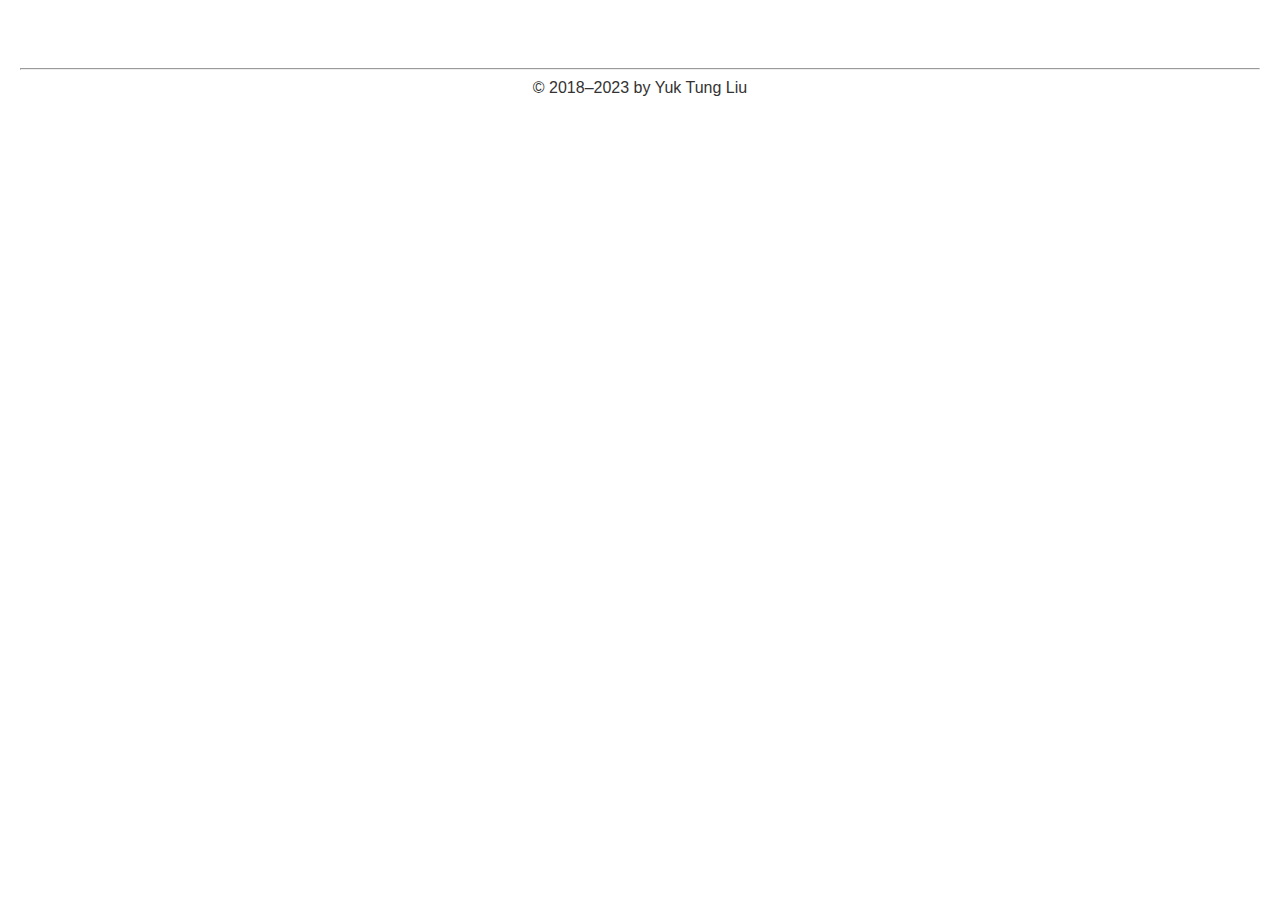
==== commit 92806b9b: "added HTML version of the calculation notes" ====
--- a/index.html
+++ b/index.html
@@ -1 +1 @@
-<!DOCTYPE html><html lang="en-US"><meta name="keywords" content="sidereal time, star charts"><meta charset="UTF-8"><head><title>Sidereal Time and Star Charts</title><link rel="stylesheet" href="sidereal_min.css"><script src="jquery-3.3.1.min.js"></script><script src="index_c.js"></script></head><body onload="init()"><div id="wrapper"><div id="riseSetArea"><p><button class="menu" onclick="backToStarCharts()">Back to Star Charts</button> <button class="menu" onclick="riseSetChangeLocs()">Locations and Dates</button> <button class="menu" onclick="riseSetMultipleDates()">Multiple Dates</button></p><div id="riseSetInputlocs"><h2>Change Locations and Dates</h2><p><b>Location 1</b></p><form name="locations" action="" method="get"><table><tr><td>Name: <input type="text" id="riseSetPlace1in"></td><td>Longitude: <input type="number" id="riseSetLong1in" step="any" min="-180" max="180"></td><td>Latitude: <input type="number" id="riseSetLat1in" step="any" min="-90" max="90"></td></tr><tr><td>Year: <input type="number" id="riseSetYear1in" step="1" min="-3000" max="3000"></td><td>Month: <input type="number" id="riseSetMonth1in" step="1" min="1" max="12"></td><td>Day: <input type="number" id="riseSetDay1in" step="1" min="1" max="31"></td></tr><tr><td>Time zone: GMT+ <input type="number" id="riseSetTz1in" step="any" min="-12" max="14"></td><td></td><td></td></tr></table><br><p><b>Location 2</b></p><table><tr><td>Name: <input type="text" id="riseSetPlace2in"></td><td>Longitude: <input type="number" id="riseSetLong2in" step="any" min="-180" max="180"></td><td>Latitude: <input type="number" id="riseSetLat2in" step="any" min="-90" max="90"></td></tr><tr><td colspan="3">Set date the same as in location 1 (same date but time zone may differ)? <input onchange='changeSyncTime(1,"riseSetSynTime")' type="radio" id="riseSetSynTimeYes" value="1">Yes &nbsp;&nbsp;&nbsp; <input onchange='changeSyncTime(0,"riseSetSynTime")' type="radio" id="riseSetSynTimeNo" value="0">No</td></tr><tr class="timeInputLoc2"><td>Year: <input type="number" id="riseSetYear2in" step="1" min="-3000" max="3000"></td><td>Month: <input type="number" id="riseSetMonth2in" step="1" min="1" max="12"></td><td>Day: <input type="number" id="riseSetDay2in" step="1" min="1" max="31"></td></tr><tr><td>Time zone: GMT+ <input type="number" id="riseSetTz2in" step="any" min="-12" max="14"></td><td></td><td></td></tr></table><br><p><input type="button" value="Submit" onclick="riseSetChangeLocationsAndDates(this.form)"></p></form><div id="riseSetErrorlocs"></div></div><br><div id="riseSetMultipleDays" style="display:none"><h1>Rise and Set Times on Multiple Dates</h1><br><div id="riseSetMultipleDaysInput" style="display:none"><br><form name="timespan" action="" method="get"><table><tr><td>Location Name: <input type="text" id="RSMultiPlacein"></td><td>Longitude: <input type="number" id="RSMultiLongin" step="any" min="-180" max="180"></td><td>Latitude: <input type="number" id="RSMultiLatin" step="any" min="-90" max="90"></td></tr><tr><td>Time zone: GMT+ <input type="number" id="RSMultiTzin" step="any" min="-12" max="14"></td><td></td><td></td></tr><tr><td colspan="3">Choose an object: <select id="objects" onchange='riseSetShowHideRADec("RSMultiRaDec")'><option disabled="disabled" selected="selected" value></option><option value="Sun">Sun</option><option value="Moon">Moon</option><option value="Mercury">Mercury</option><option value="Venus">Venus</option><option value="Mars">Mars</option><option value="Jupiter">Jupiter</option><option value="Saturn">Saturn</option><option value="Uranus">Uranus</option><option value="Neptune">Neptune</option><option value="Star">Star</option></select></td></tr><tr class="RSMultiRaDec"><td colspan="3">Enter the Ra and Dec of the star below:</td></tr><tr class="RSMultiRaDec"><td>RA (hours): <input type="number" id="RSMultiRa" step="any" min="0" max="24"></td><td>Dec. (degrees): <input type="number" id="RSMultiDec" step="any" min="-90" max="90"></td><td>Reference epoch: <input type="number" id="RSMultiEpoch" step="any" min="-200000" max="200000"></td></tr><tr><td>Start date: Year: <input type="number" id="RSMultiYear1in" step="1" min="-3000" max="3000"></td><td>Month: <input type="number" id="RSMultiMonth1in" step="1" min="1" max="12"></td><td>Day: <input type="number" id="RSMultiDay1in" step="1" min="1" max="31"></td></tr><tr><td>Stop date: Year: <input type="number" id="RSMultiYear2in" step="1" min="-3000" max="3000"></td><td>Month: <input type="number" id="RSMultiMonth2in" step="1" min="1" max="12"></td><td>Day: <input type="number" id="RSMultiDay2in" step="1" min="1" max="31"></td></tr><tr><td colspan="3">Time step: <input type="number" id="RSMultiDt" step="1" min="1"> days</td></tr></table><br><p><input type="button" value="Submit" onclick="RSMultipleDays(this.form)"></p></form><div id="RSMultiErrorlocs"></div></div><div id="RSMultiResult"></div></div><div id="riseSetMainPage"><h1>Rise and Set Times of Celestial Objects</h1><br><br><h2>Location 1: <span id="riseSetPlace1"></span></h2><p>Longitude: <span id="riseSetlong1"></span>&nbsp;&nbsp;&nbsp;&nbsp;&nbsp; Latitude: <span id="riseSetlat1"></span></p><p>Date: <span id="riseSetDate1"></span>&nbsp;&nbsp;&nbsp;&nbsp;&nbsp; Time zone: <span id="riseSetTtimeZone1"></span></p><br><p>Note that azimuth is measured from north, turning positive to the east.</p><br><h3>Sunrise, Sunset, Upper Transit and Twilights</h3><div id="riseSetSun1"></div><br><h3>Moonrise, Moonset, Upper Transit and Illumination</h3><div id="riseSetMoon1"></div><br><h3>Rise, Set, Upper Transit Times of Planets</h3><div id="riseSetPlanets1"></div><br><h3>Rise, Set and Upper Transit Times of Bright Stars</h3><div id="riseSetStars1"></div><br><br><h2>Location 2: <span id="riseSetPlace2"></span></h2><p>Longitude: <span id="riseSetlong2"></span>&nbsp;&nbsp;&nbsp;&nbsp;&nbsp; Latitude: <span id="riseSetlat2"></span></p><p>Date: <span id="riseSetDate2"></span>&nbsp;&nbsp;&nbsp;&nbsp;&nbsp; Time zone: <span id="riseSetTtimeZone2"></span></p><br><h3>Sunrise, Sunset, Upper Transit and Twilights</h3><div id="riseSetSun2"></div><br><h3>Moonrise, Moonset, Upper Transit and Illumination</h3><div id="riseSetMoon2"></div><br><h3>Rise, Set, Upper Transit Times of Planets</h3><div id="riseSetPlanets2"></div><br><h3>Rise, Set and Transit Times of Bright Stars</h3><div id="riseSetStars2"></div></div></div><br><div id="starCharts"><p><button class="menu" onclick="displayChangeLocs()">Locations and Times</button> <button class="menu" onclick="riseSetPage()">Rise and Set Times</button> <button class="menu" onclick='location.href="chartGCRS.html"'>Equatorial Chart</button></p><br><div id="inputlocs"><h2>Change Locations and Times</h2><p><b>Location 1</b></p><p><input type="radio" id="changeLoc1Manual" name="changeLoc1Button" onclick="switchChangeLocForm(1,0)"> <label for="changeLoc1Manual">Manually enter the location information</label>&nbsp;&nbsp;&nbsp;&nbsp;&nbsp; <input type="radio" id="changeLoc1Select" name="changeLoc1Button" onclick="switchChangeLocForm(1,1)"> <label for="changeLoc1Select">Choose from a database</label></p><div id="changeLoc1Form0"><p id="geoloc"><button onclick="geoloc()">Determine Location 1 by GPS/IP address</button> <span id="geolocmessage"></span></p><p id="geolocerr" style="color:red"></p><table><tr><td>Name: <input type="text" id="place1in"></td><td>Longitude: <input type="number" id="long1in" step="any" min="-180" max="180"></td><td>Latitude: <input type="number" id="lat1in" step="any" min="-90" max="90"></td></tr><tr><td>Time zone: GMT+ <input type="number" id="tz1in" step="any" min="-12" max="14"></td><td></td><td></td></tr></table><br></div><div id="changeLoc1Form1" style="display:none"></div><p>Set time:</p><table><tr><td>Year: <input type="number" id="year1in" step="1" min="-200000" max="200000"></td><td>Month: <input type="number" id="month1in" step="1" min="1" max="12"></td><td>Day: <input type="number" id="day1in" step="1" min="1" max="31"></td></tr><tr><td>Hour: <input type="number" id="hour1in" step="1" min="0" max="23"></td><td>Minute: <input type="number" id="minute1in" step="1" min="0" max="59"></td><td>Second: <input type="number" id="second1in" step="any" min="0" max="60"></td></tr></table><br><p><b>Location 2</b></p><p><input type="radio" id="changeLoc2Manual" name="changeLoc2Button" onclick="switchChangeLocForm(2,0)"> <label for="changeLoc2Manual">Manually enter the location information</label>&nbsp;&nbsp;&nbsp;&nbsp;&nbsp; <input type="radio" id="changeLoc2Select" name="changeLoc2Button" onclick="switchChangeLocForm(2,1)"> <label for="changeLoc2Select">Choose from a database</label></p><div id="changeLoc2Form0"><table><tr><td>Name: <input type="text" id="place2in"></td><td>Longitude: <input type="number" id="long2in" step="any" min="-180" max="180"></td><td>Latitude: <input type="number" id="lat2in" step="any" min="-90" max="90"></td></tr><tr><td>Time zone: GMT+ <input type="number" id="tz2in" step="any" min="-12" max="14"></td><td></td><td></td></tr></table><br></div><div id="changeLoc2Form1" style="display:none"></div><p>Set time:</p><table><tr><td colspan="3">Set the same time as in location 1 (same GMT but time zone may differ)? <input onchange='changeSyncTime(1,"synTime")' type="radio" id="synTimeYes" value="1"><label for="synTimeYes">Yes</label> &nbsp;&nbsp;&nbsp; <input onchange='changeSyncTime(0,"synTime")' type="radio" id="synTimeNo" value="0"><label for="synTimeNo">No</label></td></tr><tr class="timeInputLoc2"><td>Year: <input type="number" id="year2in" step="1" min="-200000" max="200000"></td><td>Month: <input type="number" id="month2in" step="1" min="1" max="12"></td><td>Day: <input type="number" id="day2in" step="1" min="1" max="31"></td></tr><tr class="timeInputLoc2"><td>Hour: <input type="number" id="hour2in" step="1" min="0" max="23"></td><td>Minute: <input type="number" id="minute2in" step="1" min="0" max="59"></td><td>Second: <input type="number" id="second2in" step="any" min="0" max="60"></td></tr></table><br><p><input type="button" value="Submit" onclick="changeLocationsAndTimes()"></p><div id="errorlocs"></div><br><p>The default settings can now be changed by filling in a <span class="link" onclick='slideUpLoadUrl("inputlocs","set_defaults.html")'>form</span>.</p></div><h1>Local Star Charts</h1><p>Location 1: <span id="place1"></span>&nbsp;&nbsp;&nbsp;&nbsp;&nbsp; Longitude: <span id="long1"></span>&nbsp;&nbsp;&nbsp;&nbsp;&nbsp; Latitude: <span id="lat1"></span></p><div id="warning1"></div><p>Local Time: <span id="time1"></span>,&nbsp;&nbsp;&nbsp; Sidereal Time: <span id="siderealTime1"></span></p><div class="canvaswrapper"><canvas id="loc1" width="800" height="800">CANVAS NOT SUPPORTED IN THIS BROWSER!</canvas><div id="tip1" class="tip"><div class="close" onclick='closePopup("tip1")'>&#10005;</div><div id="tip1text"></div></div></div><div class="control"><p>Show/Hide: <button id="showPlanets1" class="active" onclick='showHide(1,"Planets")'>Sun, Moon, Planets</button> <button id="showEquator1" onclick='showHide(1,"Equator")'>Equator</button> <button id="showEcliptic1" onclick='showHide(1,"Ecliptic")'>Ecliptic</button> <button id="showGalactic1" onclick='showHide(1,"Galactic")'>Galactic</button> <button id="showMilkyWay1" class="active" onclick='showHide(1,"MilkyWay")'>Milky Way</button> <button id="showConLines1" class="active" onclick='showHide(1,"ConLines")'>Con. lines</button> <button id="showConLab1" onclick='showHide(1,"ConLab")'>Con. labels</button> <button id="showDayNight1" class="active" onclick='showHide(1,"DayNight")'>Day/Night</button></p><p>Azimuth at the top = <input type="number" name="rotation" id="rotate1" style="width:40px"> degrees. <input type="submit" value="Submit" onclick="rotInput(1)"></p><div id="errRotate1"></div></div><p class="animate"><button class="setupAnimate" onclick="displayAnimationSetup(1)">Animation Setup</button> <button class="controlAnimate" onclick="Animate(1)" id="animate1">Play Animation</button> <button class="controlAnimate" onclick="playAnimation(1,1)">+1 Frame</button> <button class="controlAnimate" onclick="playAnimation(1,-1)">-1 Frame</button></p><div id="animationSetup1"></div><br><br><br><p>Location 2: <span id="place2"></span>&nbsp;&nbsp;&nbsp;&nbsp;&nbsp; Longitude: <span id="long2"></span>&nbsp;&nbsp;&nbsp;&nbsp;&nbsp; Latitude: <span id="lat2"></span></p><div id="warning2"></div><p>Local Time: <span id="time2"></span>,&nbsp;&nbsp;&nbsp; Sidereal Time: <span id="siderealTime2"></span></p><div class="canvaswrapper"><canvas id="loc2" width="800" height="800">CANVAS NOT SUPPORTED IN THIS BROWSER!</canvas><div id="tip2" class="tip"><div class="close" onclick='closePopup("tip2")'>&#10005;</div><div id="tip2text"></div></div></div><div class="control"><p>Show/Hide: <button id="showPlanets2" class="active" onclick='showHide(2,"Planets")'>Sun, Moon, Planets</button> <button id="showEquator2" onclick='showHide(2,"Equator")'>Equator</button> <button id="showEcliptic2" onclick='showHide(2,"Ecliptic")'>Ecliptic</button> <button id="showGalactic2" onclick='showHide(2,"Galactic")'>Galactic</button> <button id="showMilkyWay2" class="active" onclick='showHide(2,"MilkyWay")'>Milky Way</button> <button id="showConLines2" class="active" onclick='showHide(2,"ConLines")'>Con. lines</button> <button id="showConLab2" onclick='showHide(2,"ConLab")'>Con. labels</button> <button id="showDayNight2" class="active" onclick='showHide(2,"DayNight")'>Day/Night</button></p><p>Azimuth at the top = <input type="number" name="rotation" id="rotate2" style="width:40px"> degrees. <input type="submit" value="Submit" onclick="rotInput(2)"></p><div id="errRotate2"></div></div><p class="animate"><button class="setupAnimate" onclick="displayAnimationSetup(2)">Animation Setup</button> <button class="controlAnimate" onclick="Animate(2)" id="animate2">Play Animation</button> <button class="controlAnimate" onclick="playAnimation(2,1)">+1 Frame</button> <button class="controlAnimate" onclick="playAnimation(2,-1)">-1 Frame</button></p><div id="animationSetup2"></div><br><br><p style="margin-left:350px"><a href="Constellations.html">Constellation List</a></p><canvas id="legend" width="500" height="110">CANVAS NOT SUPPORTED IN THIS BROWSER!</canvas><br><br><h2>Description</h2><p>This webpage uses the computer's clock to obtain the current local time and then uses it to calculate the local sidereal times and plot star charts on two locations. The two default locations are at longitude 88.2434&deg;W, latitude 40.1164&deg;N (Champaign, IL, USA) and at longitude 88.2434&deg;W, latitude 30&deg;S. Sidereal times and star charts at other locations and times can be obtained by clicking the <span style="background-color:#1a8cff;color:#fff">&nbsp;Locations and Times&nbsp;</span> button at the top of the page and filling in the form.</p><p>The default settings can now be changed by filling in a <a href="set_defaults.html">form</a></p><p>Constellation labels, when active, are shown in the abbreviated form. The full names of the constellations are listed on <a href="Constellations.html">this webpage</a>.</p><p>When the Day/Night button is active, the background color of the star chart is determined by the Sun's position in the chart: light purple when the Sun is above the horizon, gradually changes to black when the Sun is below the horizon and black when the Sun is 18&deg; below the horizon.</p><p>The azimuth-at-the-top parameter is used to rotate the star chart, which is convenient for laptop and desktop users since the device's screens can't be rotated easily. 0&deg; means north is at the top, south at the bottom (useful for looking at stars near the southern horizon); 90&deg; means east is at the top, west at the bottom (useful for looking at stars near the western horizon); 180&deg; means south is at the top, north at the bottom; 270&deg; means west is at the top, east at the bottom.</p><p>The star charts are created using the <a href="https://en.wikipedia.org/wiki/Stereographic_projection" target="_blank">stereographic projection</a> with the <a href="https://en.wikipedia.org/wiki/Nadir" target="_blank">nadir</a> as the projection point. Stereographic projection is commonly used in sky maps. The mapping is conformal and shapes are preserved over a small area. However, the mapping does not preserve area. For example, a constellation is about twice as big when it is near the horizon than when it is near the zenith. This effect is quite noticeable in animations showing the diurnal motion of the sky. This feature might not be as bad, since constellations do <i>appear</i> bigger when they are close to the horizon because of the <a href="https://www.skyandtelescope.com/observing/moon-illusion-confusion11252015/" target="_blank">Moon illusion</a>. However, it should be noted that stereographic projection is not designed to model the Moon illusion and so the distortion should not be regarded as a faithful representation of human perception.</p><p>Stars in the charts can be clicked and a popup box will appear. The popup box shows further information about the star. When the time is between 3000 BCE and 3000 CE (CE = <a href="https://en.wikipedia.org/wiki/Common_Era" target="_blank">common era</a>), positions of the stars with respect to J2000.0 mean equator and equinox are corrected for proper motion and annual parallax. The apparent position with respect to the true equator and equinox of date are corrected for precession, nutation, and <a href="https://en.wikipedia.org/wiki/Aberration_of_light" target="_blank">aberration of light</a> in addition to proper motion and parallax. Outside the time interval 3000 BCE - 3000 CE, only proper motion is included in the J2000.0 position and only precession and proper motion are included in the "of date" position. In the distant past and distant future, some nearby stars are seen to move far away from their present constellations. In that case, two constellations are given. The first one has "(2000)" added to it, indicating the present constellation. The second constellation has "(year number)" added to it, indicating the constellation in that particular year. The constellation is determined by the constellation boundaries established by the Belgian astronomer Eug&egrave;ne Delporte in 1930 on behalf of the International Astronomical Union (IAU).</p><p>Sun, Moon and planets are displayed on the charts by symbols indicated above. They can also be clicked and a popup box will appear. In the popup box, the term "elongation" is the angular separation of the planet and the Sun as seen from Earth; "heliocentric" refers to quantities measured from the Sun's center; "geocentric" refers to quantity measured from Earth's center; "topocentric" refers to quantities measured from the observer's location. For example, the geocentric distance of the Moon is the distance between Moon's center and Earth's center. Topocentric distance of the Moon is the distance between the Moon's center and the observer. The difference between the geocentric and topocentric position is called the <b>diurnal parallax</b> or <b>geocentric parallax</b>. This effect is particularly important for the Moon, which can be as large as 1&deg;, but small for the Sun (&le; 8.8") and planets.</p><p>Since the resolution of the star charts is low, the positions of the Sun and planets in the star charts are calculated using <a href="https://ssd.jpl.nasa.gov/?planet_pos" target="_blank">low-precision formulae</a>. These formulae are only accurate between 3000 BCE and 3000 CE. Position of the Moon is calculated by a truncated <a href="https://ui.adsabs.harvard.edu/abs/2003A%26A...404..735C/abstract" target="_blabk">ELP/MPP02</a> series. Positions stated in the popup box are calculated using more accurate formulae (<a href="http://neoprogrammics.com/vsop87/" target="_blank">VSOP87</a> for the Sun and planets and <a href="https://ui.adsabs.harvard.edu/abs/2003A%26A...404..735C/abstract" target="_blabk">ELP/MPP02</a> for the Moon). In the popup box, when the time is between 3000 BCE and 3000 CE, the J2000.0 positions only include the <a href="https://en.wikipedia.org/wiki/Light-time_correction" target="_blank">light-time correction</a>. The "of date" apparent position includes precession, nutation and aberration of light in addition to the light-time correction. Outside the time interval 3000 BCE and 3000 CE, only precession and light-time correction are included in the "of date" position.</p><p>When plotting the celestial objects on the charts, only the precession of the Earth's spin axis is included. The <a href="http://adsabs.harvard.edu/abs/2011A%26A...534A..22V" target="_blank">formulae</a> used in the precession calculation are valid within 200,000 years before and after the years 2000.</p><p>Positions and apparent magnitudes of stars are adjusted based on their 3D motion in space, assuming they move in a straight line relative to the solar system barycenter. Since stars are very far away, only nearby stars show noticeable motion over a time span of millennia. The positions and 3D motion of stars are obtained from the <a href="https://www.astronexus.com/hyg" target="_blank">HYG 3.0 database</a>. Milky Way is generated based on the Gaia data and the <a href="http://www.skymap.com/smp_overlays.htm#milky" target="_blank">Milky Way boundary data</a> provided by Jarmo Moilanen. The detail is explained <a href="MilkyWay.html">here</a>. Deep sky objects are not included.</p><p>The physics and mathematics involved in creating the star charts is explained briefly in this <a href="docs/star_charts.pdf" target="_blank">pdf document</a>.</p></div></div><noscript><h2>Oops!</h2><p>You must enable JavaScript to use this page.</p><p>Please enable JavaScript and reload.</p></noscript><br><br><footer><hr><p style="text-align:center">&copy; 2018&ndash;2022 by Yuk Tung Liu</p></footer></body></html>+<!DOCTYPE html><html lang="en-US"><meta name="keywords" content="sidereal time, star charts"><meta charset="UTF-8"><head><title>Sidereal Time and Star Charts</title><link rel="stylesheet" href="sidereal_min.css"><script src="jquery-3.3.1.min.js"></script><script src="index_c.js"></script></head><body onload="init()"><div id="wrapper"><div id="riseSetArea"><p><button class="menu" onclick="backToStarCharts()">Back to Star Charts</button> <button class="menu" onclick="riseSetChangeLocs()">Locations and Dates</button> <button class="menu" onclick="riseSetMultipleDates()">Multiple Dates</button></p><div id="riseSetInputlocs"><h2>Change Locations and Dates</h2><p><b>Location 1</b></p><form name="locations" action="" method="get"><table><tr><td>Name: <input type="text" id="riseSetPlace1in"></td><td>Longitude: <input type="number" id="riseSetLong1in" step="any" min="-180" max="180"></td><td>Latitude: <input type="number" id="riseSetLat1in" step="any" min="-90" max="90"></td></tr><tr><td>Year: <input type="number" id="riseSetYear1in" step="1" min="-3000" max="3000"></td><td>Month: <input type="number" id="riseSetMonth1in" step="1" min="1" max="12"></td><td>Day: <input type="number" id="riseSetDay1in" step="1" min="1" max="31"></td></tr><tr><td>Time zone: GMT+ <input type="number" id="riseSetTz1in" step="any" min="-12" max="14"></td><td></td><td></td></tr></table><br><p><b>Location 2</b></p><table><tr><td>Name: <input type="text" id="riseSetPlace2in"></td><td>Longitude: <input type="number" id="riseSetLong2in" step="any" min="-180" max="180"></td><td>Latitude: <input type="number" id="riseSetLat2in" step="any" min="-90" max="90"></td></tr><tr><td colspan="3">Set date the same as in location 1 (same date but time zone may differ)? <input onchange='changeSyncTime(1,"riseSetSynTime")' type="radio" id="riseSetSynTimeYes" value="1">Yes &nbsp;&nbsp;&nbsp; <input onchange='changeSyncTime(0,"riseSetSynTime")' type="radio" id="riseSetSynTimeNo" value="0">No</td></tr><tr class="timeInputLoc2"><td>Year: <input type="number" id="riseSetYear2in" step="1" min="-3000" max="3000"></td><td>Month: <input type="number" id="riseSetMonth2in" step="1" min="1" max="12"></td><td>Day: <input type="number" id="riseSetDay2in" step="1" min="1" max="31"></td></tr><tr><td>Time zone: GMT+ <input type="number" id="riseSetTz2in" step="any" min="-12" max="14"></td><td></td><td></td></tr></table><br><p><input type="button" value="Submit" onclick="riseSetChangeLocationsAndDates(this.form)"></p></form><div id="riseSetErrorlocs"></div></div><br><div id="riseSetMultipleDays" style="display:none"><h1>Rise and Set Times on Multiple Dates</h1><br><div id="riseSetMultipleDaysInput" style="display:none"><br><form name="timespan" action="" method="get"><table><tr><td>Location Name: <input type="text" id="RSMultiPlacein"></td><td>Longitude: <input type="number" id="RSMultiLongin" step="any" min="-180" max="180"></td><td>Latitude: <input type="number" id="RSMultiLatin" step="any" min="-90" max="90"></td></tr><tr><td>Time zone: GMT+ <input type="number" id="RSMultiTzin" step="any" min="-12" max="14"></td><td></td><td></td></tr><tr><td colspan="3">Choose an object: <select id="objects" onchange='riseSetShowHideRADec("RSMultiRaDec")'><option disabled="disabled" selected="selected" value></option><option value="Sun">Sun</option><option value="Moon">Moon</option><option value="Mercury">Mercury</option><option value="Venus">Venus</option><option value="Mars">Mars</option><option value="Jupiter">Jupiter</option><option value="Saturn">Saturn</option><option value="Uranus">Uranus</option><option value="Neptune">Neptune</option><option value="Star">Star</option></select></td></tr><tr class="RSMultiRaDec"><td colspan="3">Enter the Ra and Dec of the star below:</td></tr><tr class="RSMultiRaDec"><td>RA (hours): <input type="number" id="RSMultiRa" step="any" min="0" max="24"></td><td>Dec. (degrees): <input type="number" id="RSMultiDec" step="any" min="-90" max="90"></td><td>Reference epoch: <input type="number" id="RSMultiEpoch" step="any" min="-200000" max="200000"></td></tr><tr><td>Start date: Year: <input type="number" id="RSMultiYear1in" step="1" min="-3000" max="3000"></td><td>Month: <input type="number" id="RSMultiMonth1in" step="1" min="1" max="12"></td><td>Day: <input type="number" id="RSMultiDay1in" step="1" min="1" max="31"></td></tr><tr><td>Stop date: Year: <input type="number" id="RSMultiYear2in" step="1" min="-3000" max="3000"></td><td>Month: <input type="number" id="RSMultiMonth2in" step="1" min="1" max="12"></td><td>Day: <input type="number" id="RSMultiDay2in" step="1" min="1" max="31"></td></tr><tr><td colspan="3">Time step: <input type="number" id="RSMultiDt" step="1" min="1"> days</td></tr></table><br><p><input type="button" value="Submit" onclick="RSMultipleDays(this.form)"></p></form><div id="RSMultiErrorlocs"></div></div><div id="RSMultiResult"></div></div><div id="riseSetMainPage"><h1>Rise and Set Times of Celestial Objects</h1><br><br><h2>Location 1: <span id="riseSetPlace1"></span></h2><p>Longitude: <span id="riseSetlong1"></span>&nbsp;&nbsp;&nbsp;&nbsp;&nbsp; Latitude: <span id="riseSetlat1"></span></p><p>Date: <span id="riseSetDate1"></span>&nbsp;&nbsp;&nbsp;&nbsp;&nbsp; Time zone: <span id="riseSetTtimeZone1"></span></p><br><p>Note that azimuth is measured from north, turning positive to the east.</p><br><h3>Sunrise, Sunset, Upper Transit and Twilights</h3><div id="riseSetSun1"></div><br><h3>Moonrise, Moonset, Upper Transit and Illumination</h3><div id="riseSetMoon1"></div><br><h3>Rise, Set, Upper Transit Times of Planets</h3><div id="riseSetPlanets1"></div><br><h3>Rise, Set and Upper Transit Times of Bright Stars</h3><div id="riseSetStars1"></div><br><br><h2>Location 2: <span id="riseSetPlace2"></span></h2><p>Longitude: <span id="riseSetlong2"></span>&nbsp;&nbsp;&nbsp;&nbsp;&nbsp; Latitude: <span id="riseSetlat2"></span></p><p>Date: <span id="riseSetDate2"></span>&nbsp;&nbsp;&nbsp;&nbsp;&nbsp; Time zone: <span id="riseSetTtimeZone2"></span></p><br><h3>Sunrise, Sunset, Upper Transit and Twilights</h3><div id="riseSetSun2"></div><br><h3>Moonrise, Moonset, Upper Transit and Illumination</h3><div id="riseSetMoon2"></div><br><h3>Rise, Set, Upper Transit Times of Planets</h3><div id="riseSetPlanets2"></div><br><h3>Rise, Set and Transit Times of Bright Stars</h3><div id="riseSetStars2"></div></div></div><br><div id="starCharts"><p><button class="menu" onclick="displayChangeLocs()">Locations and Times</button> <button class="menu" onclick="riseSetPage()">Rise and Set Times</button> <button class="menu" onclick='location.href="chartGCRS.html"'>Equatorial Chart</button></p><br><div id="inputlocs"><h2>Change Locations and Times</h2><p><b>Location 1</b></p><p><input type="radio" id="changeLoc1Manual" name="changeLoc1Button" onclick="switchChangeLocForm(1,0)"> <label for="changeLoc1Manual">Manually enter the location information</label>&nbsp;&nbsp;&nbsp;&nbsp;&nbsp; <input type="radio" id="changeLoc1Select" name="changeLoc1Button" onclick="switchChangeLocForm(1,1)"> <label for="changeLoc1Select">Choose from a database</label></p><div id="changeLoc1Form0"><p id="geoloc"><button onclick="geoloc()">Determine Location 1 by GPS/IP address</button> <span id="geolocmessage"></span></p><p id="geolocerr" style="color:red"></p><table><tr><td>Name: <input type="text" id="place1in"></td><td>Longitude: <input type="number" id="long1in" step="any" min="-180" max="180"></td><td>Latitude: <input type="number" id="lat1in" step="any" min="-90" max="90"></td></tr><tr><td>Time zone: GMT+ <input type="number" id="tz1in" step="any" min="-12" max="14"></td><td></td><td></td></tr></table><br></div><div id="changeLoc1Form1" style="display:none"></div><p>Set time:</p><table><tr><td>Year: <input type="number" id="year1in" step="1" min="-200000" max="200000"></td><td>Month: <input type="number" id="month1in" step="1" min="1" max="12"></td><td>Day: <input type="number" id="day1in" step="1" min="1" max="31"></td></tr><tr><td>Hour: <input type="number" id="hour1in" step="1" min="0" max="23"></td><td>Minute: <input type="number" id="minute1in" step="1" min="0" max="59"></td><td>Second: <input type="number" id="second1in" step="any" min="0" max="60"></td></tr></table><br><p><b>Location 2</b></p><p><input type="radio" id="changeLoc2Manual" name="changeLoc2Button" onclick="switchChangeLocForm(2,0)"> <label for="changeLoc2Manual">Manually enter the location information</label>&nbsp;&nbsp;&nbsp;&nbsp;&nbsp; <input type="radio" id="changeLoc2Select" name="changeLoc2Button" onclick="switchChangeLocForm(2,1)"> <label for="changeLoc2Select">Choose from a database</label></p><div id="changeLoc2Form0"><table><tr><td>Name: <input type="text" id="place2in"></td><td>Longitude: <input type="number" id="long2in" step="any" min="-180" max="180"></td><td>Latitude: <input type="number" id="lat2in" step="any" min="-90" max="90"></td></tr><tr><td>Time zone: GMT+ <input type="number" id="tz2in" step="any" min="-12" max="14"></td><td></td><td></td></tr></table><br></div><div id="changeLoc2Form1" style="display:none"></div><p>Set time:</p><table><tr><td colspan="3">Set the same time as in location 1 (same GMT but time zone may differ)? <input onchange='changeSyncTime(1,"synTime")' type="radio" id="synTimeYes" value="1"><label for="synTimeYes">Yes</label> &nbsp;&nbsp;&nbsp; <input onchange='changeSyncTime(0,"synTime")' type="radio" id="synTimeNo" value="0"><label for="synTimeNo">No</label></td></tr><tr class="timeInputLoc2"><td>Year: <input type="number" id="year2in" step="1" min="-200000" max="200000"></td><td>Month: <input type="number" id="month2in" step="1" min="1" max="12"></td><td>Day: <input type="number" id="day2in" step="1" min="1" max="31"></td></tr><tr class="timeInputLoc2"><td>Hour: <input type="number" id="hour2in" step="1" min="0" max="23"></td><td>Minute: <input type="number" id="minute2in" step="1" min="0" max="59"></td><td>Second: <input type="number" id="second2in" step="any" min="0" max="60"></td></tr></table><br><p><input type="button" value="Submit" onclick="changeLocationsAndTimes()"></p><div id="errorlocs"></div><br><p>The default settings can now be changed by filling in a <span class="link" onclick='slideUpLoadUrl("inputlocs","set_defaults.html")'>form</span>.</p></div><h1>Local Star Charts</h1><p>Location 1: <span id="place1"></span>&nbsp;&nbsp;&nbsp;&nbsp;&nbsp; Longitude: <span id="long1"></span>&nbsp;&nbsp;&nbsp;&nbsp;&nbsp; Latitude: <span id="lat1"></span></p><div id="warning1"></div><p>Local Time: <span id="time1"></span>,&nbsp;&nbsp;&nbsp; Sidereal Time: <span id="siderealTime1"></span></p><div class="canvaswrapper"><canvas id="loc1" width="800" height="800">CANVAS NOT SUPPORTED IN THIS BROWSER!</canvas><div id="tip1" class="tip"><div class="close" onclick='closePopup("tip1")'>&#10005;</div><div id="tip1text"></div></div></div><div class="control"><p>Show/Hide: <button id="showPlanets1" class="active" onclick='showHide(1,"Planets")'>Sun, Moon, Planets</button> <button id="showEquator1" onclick='showHide(1,"Equator")'>Equator</button> <button id="showEcliptic1" onclick='showHide(1,"Ecliptic")'>Ecliptic</button> <button id="showGalactic1" onclick='showHide(1,"Galactic")'>Galactic</button> <button id="showMilkyWay1" class="active" onclick='showHide(1,"MilkyWay")'>Milky Way</button> <button id="showConLines1" class="active" onclick='showHide(1,"ConLines")'>Con. lines</button> <button id="showConLab1" onclick='showHide(1,"ConLab")'>Con. labels</button> <button id="showDayNight1" class="active" onclick='showHide(1,"DayNight")'>Day/Night</button></p><p>Azimuth at the top = <input type="number" name="rotation" id="rotate1" style="width:40px"> degrees. <input type="submit" value="Submit" onclick="rotInput(1)"></p><div id="errRotate1"></div></div><p class="animate"><button class="setupAnimate" onclick="displayAnimationSetup(1)">Animation Setup</button> <button class="controlAnimate" onclick="Animate(1)" id="animate1">Play Animation</button> <button class="controlAnimate" onclick="playAnimation(1,1)">+1 Frame</button> <button class="controlAnimate" onclick="playAnimation(1,-1)">-1 Frame</button></p><div id="animationSetup1"></div><br><br><br><p>Location 2: <span id="place2"></span>&nbsp;&nbsp;&nbsp;&nbsp;&nbsp; Longitude: <span id="long2"></span>&nbsp;&nbsp;&nbsp;&nbsp;&nbsp; Latitude: <span id="lat2"></span></p><div id="warning2"></div><p>Local Time: <span id="time2"></span>,&nbsp;&nbsp;&nbsp; Sidereal Time: <span id="siderealTime2"></span></p><div class="canvaswrapper"><canvas id="loc2" width="800" height="800">CANVAS NOT SUPPORTED IN THIS BROWSER!</canvas><div id="tip2" class="tip"><div class="close" onclick='closePopup("tip2")'>&#10005;</div><div id="tip2text"></div></div></div><div class="control"><p>Show/Hide: <button id="showPlanets2" class="active" onclick='showHide(2,"Planets")'>Sun, Moon, Planets</button> <button id="showEquator2" onclick='showHide(2,"Equator")'>Equator</button> <button id="showEcliptic2" onclick='showHide(2,"Ecliptic")'>Ecliptic</button> <button id="showGalactic2" onclick='showHide(2,"Galactic")'>Galactic</button> <button id="showMilkyWay2" class="active" onclick='showHide(2,"MilkyWay")'>Milky Way</button> <button id="showConLines2" class="active" onclick='showHide(2,"ConLines")'>Con. lines</button> <button id="showConLab2" onclick='showHide(2,"ConLab")'>Con. labels</button> <button id="showDayNight2" class="active" onclick='showHide(2,"DayNight")'>Day/Night</button></p><p>Azimuth at the top = <input type="number" name="rotation" id="rotate2" style="width:40px"> degrees. <input type="submit" value="Submit" onclick="rotInput(2)"></p><div id="errRotate2"></div></div><p class="animate"><button class="setupAnimate" onclick="displayAnimationSetup(2)">Animation Setup</button> <button class="controlAnimate" onclick="Animate(2)" id="animate2">Play Animation</button> <button class="controlAnimate" onclick="playAnimation(2,1)">+1 Frame</button> <button class="controlAnimate" onclick="playAnimation(2,-1)">-1 Frame</button></p><div id="animationSetup2"></div><br><br><p style="margin-left:350px"><a href="Constellations.html">Constellation List</a></p><canvas id="legend" width="500" height="110">CANVAS NOT SUPPORTED IN THIS BROWSER!</canvas><br><br><h2>Description</h2><p>This webpage uses the computer's clock to obtain the current local time and then uses it to calculate the local sidereal times and plot star charts on two locations. The two default locations are at longitude 88.2434&deg;W, latitude 40.1164&deg;N (Champaign, IL, USA) and at longitude 88.2434&deg;W, latitude 30&deg;S. Sidereal times and star charts at other locations and times can be obtained by clicking the <span style="background-color:#1a8cff;color:#fff">&nbsp;Locations and Times&nbsp;</span> button at the top of the page and filling in the form.</p><p>The default settings can now be changed by filling in a <a href="set_defaults.html">form</a></p><p>Constellation labels, when active, are shown in the abbreviated form. The full names of the constellations are listed on <a href="Constellations.html">this webpage</a>.</p><p>When the Day/Night button is active, the background color of the star chart is determined by the Sun's position in the chart: light purple when the Sun is above the horizon, gradually changes to black when the Sun is below the horizon and black when the Sun is 18&deg; below the horizon.</p><p>The azimuth-at-the-top parameter is used to rotate the star chart, which is convenient for laptop and desktop users since the device's screens can't be rotated easily. 0&deg; means north is at the top, south at the bottom (useful for looking at stars near the southern horizon); 90&deg; means east is at the top, west at the bottom (useful for looking at stars near the western horizon); 180&deg; means south is at the top, north at the bottom; 270&deg; means west is at the top, east at the bottom.</p><p>The star charts are created using the <a href="https://en.wikipedia.org/wiki/Stereographic_projection" target="_blank">stereographic projection</a> with the <a href="https://en.wikipedia.org/wiki/Nadir" target="_blank">nadir</a> as the projection point. Stereographic projection is commonly used in sky maps. The mapping is conformal and shapes are preserved over a small area. However, the mapping does not preserve area. For example, a constellation is about twice as big when it is near the horizon than when it is near the zenith. This effect is quite noticeable in animations showing the diurnal motion of the sky. This feature might not be as bad, since constellations do <i>appear</i> bigger when they are close to the horizon because of the <a href="https://www.skyandtelescope.com/observing/moon-illusion-confusion11252015/" target="_blank">Moon illusion</a>. However, it should be noted that stereographic projection is not designed to model the Moon illusion and so the distortion should not be regarded as a faithful representation of human perception.</p><p>Stars in the charts can be clicked and a popup box will appear. The popup box shows further information about the star. When the time is between 3000 BCE and 3000 CE (CE = <a href="https://en.wikipedia.org/wiki/Common_Era" target="_blank">common era</a>), positions of the stars with respect to J2000.0 mean equator and equinox are corrected for proper motion and annual parallax. The apparent position with respect to the true equator and equinox of date are corrected for precession, nutation, and <a href="https://en.wikipedia.org/wiki/Aberration_of_light" target="_blank">aberration of light</a> in addition to proper motion and parallax. Outside the time interval 3000 BCE - 3000 CE, only proper motion is included in the J2000.0 position and only precession and proper motion are included in the "of date" position. In the distant past and distant future, some nearby stars are seen to move far away from their present constellations. In that case, two constellations are given. The first one has "(2000)" added to it, indicating the present constellation. The second constellation has "(year number)" added to it, indicating the constellation in that particular year. The constellation is determined by the constellation boundaries established by the Belgian astronomer Eug&egrave;ne Delporte in 1930 on behalf of the International Astronomical Union (IAU).</p><p>Sun, Moon and planets are displayed on the charts by symbols indicated above. They can also be clicked and a popup box will appear. In the popup box, the term "elongation" is the angular separation of the planet and the Sun as seen from Earth; "heliocentric" refers to quantities measured from the Sun's center; "geocentric" refers to quantity measured from Earth's center; "topocentric" refers to quantities measured from the observer's location. For example, the geocentric distance of the Moon is the distance between Moon's center and Earth's center. Topocentric distance of the Moon is the distance between the Moon's center and the observer. The difference between the geocentric and topocentric position is called the <b>diurnal parallax</b> or <b>geocentric parallax</b>. This effect is particularly important for the Moon, which can be as large as 1&deg;, but small for the Sun (&le; 8.8") and planets.</p><p>Since the resolution of the star charts is low, the positions of the Sun and planets in the star charts are calculated using <a href="https://ssd.jpl.nasa.gov/?planet_pos" target="_blank">low-precision formulae</a>. These formulae are only accurate between 3000 BCE and 3000 CE. Position of the Moon is calculated by a truncated <a href="https://ui.adsabs.harvard.edu/abs/2003A%26A...404..735C/abstract" target="_blabk">ELP/MPP02</a> series. Positions stated in the popup box are calculated using more accurate formulae (<a href="http://neoprogrammics.com/vsop87/" target="_blank">VSOP87</a> for the Sun and planets and <a href="https://ui.adsabs.harvard.edu/abs/2003A%26A...404..735C/abstract" target="_blabk">ELP/MPP02</a> for the Moon). In the popup box, when the time is between 3000 BCE and 3000 CE, the J2000.0 positions only include the <a href="https://en.wikipedia.org/wiki/Light-time_correction" target="_blank">light-time correction</a>. The "of date" apparent position includes precession, nutation and aberration of light in addition to the light-time correction. Outside the time interval 3000 BCE and 3000 CE, only precession and light-time correction are included in the "of date" position.</p><p>When plotting the celestial objects on the charts, only the precession of the Earth's spin axis is included. The <a href="http://adsabs.harvard.edu/abs/2011A%26A...534A..22V" target="_blank">formulae</a> used in the precession calculation are valid within 200,000 years before and after the years 2000.</p><p>Positions and apparent magnitudes of stars are adjusted based on their 3D motion in space, assuming they move in a straight line relative to the solar system barycenter. Since stars are very far away, only nearby stars show noticeable motion over a time span of millennia. The positions and 3D motion of stars are obtained from the <a href="https://www.astronexus.com/hyg" target="_blank">HYG 3.0 database</a>. Milky Way is generated based on the Gaia data and the <a href="http://www.skymap.com/smp_overlays.htm#milky" target="_blank">Milky Way boundary data</a> provided by Jarmo Moilanen. The detail is explained <a href="MilkyWay.html">here</a>. Deep sky objects are not included.</p><p>The physics and mathematics involved in creating the star charts is explained briefly in this <a href="docs/star_charts.pdf" target="_blank">pdf document</a> (<a href="docs/star_charts.html">HTML version</a>).</p></div></div><noscript><h2>Oops!</h2><p>You must enable JavaScript to use this page.</p><p>Please enable JavaScript and reload.</p></noscript><br><br><footer><hr><p style="text-align:center">&copy; 2018&ndash;2023 by Yuk Tung Liu</p></footer></body></html>--- a/sidereal_min.css
+++ b/sidereal_min.css
@@ -0,0 +1 @@
+body{ font:16px/20px verdana, arial, helvetica, sans-serif; color:#333; background-color:white; margin: 20px; padding:0px; line-height: 20px; } div#wrapper { margin-left:auto; margin-right:auto; max-width:1000px; display:none; } .canvaswrapper { position:relative; width:800; height:800; } .tip { font-size: 0.85em; position:absolute; background-color:#b3d7ff; left:-200px; top:100px; display:none; z-index:10; } .tip table, .tip th, .tip td { font-size: 0.85em; margin:0px; padding:2px; } .close { position:absolute; top:1px; right:1px; border: 1px solid black; cursor: pointer; } table { font:16px/20px verdana, arial, helvetica, sans-serif; color:#333; margin:2px; padding:2px; } #inputlocs, #riseSetInputlocs, #animationSetup1, #animationSetup2 { padding:10px; border: 1px solid black; display: none; } .input { padding:10px; border: 1px solid black; display: none; } #riseSetArea, #planetPosArea { padding:10px; display:none; } .RSMultiRaDec { display:none; } canvas#legend { border:1px solid black; padding:10px; margin-left: 150px; display:block; } table, th, td { border: 1px solid black; border-collapse: collapse; } th, td { padding: 10px; text-align: center; } h1 { font-size:28px; font-weight:bold; margin-left: 0px; margin-top: 8px; line-height: 30px; } h2 { font-size: 24px; margin-left: 0px; margin-top:5px; line-height: 24px; } h3 { font-size: 20px; margin-left: 0px; margin-top:10px; } h4 { font-size: 18px; margin-left: 0px; margin-top:10px; } p { font:16px/20px verdana, arial, helvetica, sans-serif; margin:0px 0px 16px 0px; } ul { font:16px/20px verdana, arial, helvetica, sans-serif; margin: 10px 0px 0px 16px; padding:2px; } li { margin-bottom: 8px; } .greek { font-family: serif; font-size: 130%; } .animate { margin-left:170px; } input[type=number]::-webkit-outer-spin-button, input[type=number]::-webkit-inner-spin-button { -webkit-appearance: none; margin: 0; } input[type=number] { -moz-appearance:textfield; } .control { display:block; } .control button { font:12px/16px verdana, arial, helvetica, sans-serif; } .control button.active { background-color: #81F7F3; } input[type=button] { background-color: #4CAF50; border: none; color: white; padding: 10px; text-align: center; text-decoration: none; display: inline-block; font-size: 16px; margin: 4px 2px; cursor: pointer; } button.menu { background-color: #1a8cff; color: white; cursor: pointer; padding: 10px; width: 190px; border: none; text-align: center; outline: none; font-size: 16px; font-weight: bold; } button.menu.active, button.menu:hover { background-color: #008060; } button.setupAnimate, button.controlAnimate { background-color: #4CAF50; border: none; color: white; padding: 10px; text-align: center; text-decoration: none; display: inline-block; font-size: 16px; margin: 4px 2px; cursor: pointer; } button.menu:disabled, button.setupAnimate:disabled, button.controlAnimate:disabled { opacity:0.1; cursor: not-allowed; } /* for select region */ table.selectRegion { border:none; } .selectRegion th, .selectRegion td { padding:5px; text-align:left; border:none; } .link { text-decoration: underline; color:blue; cursor: pointer; }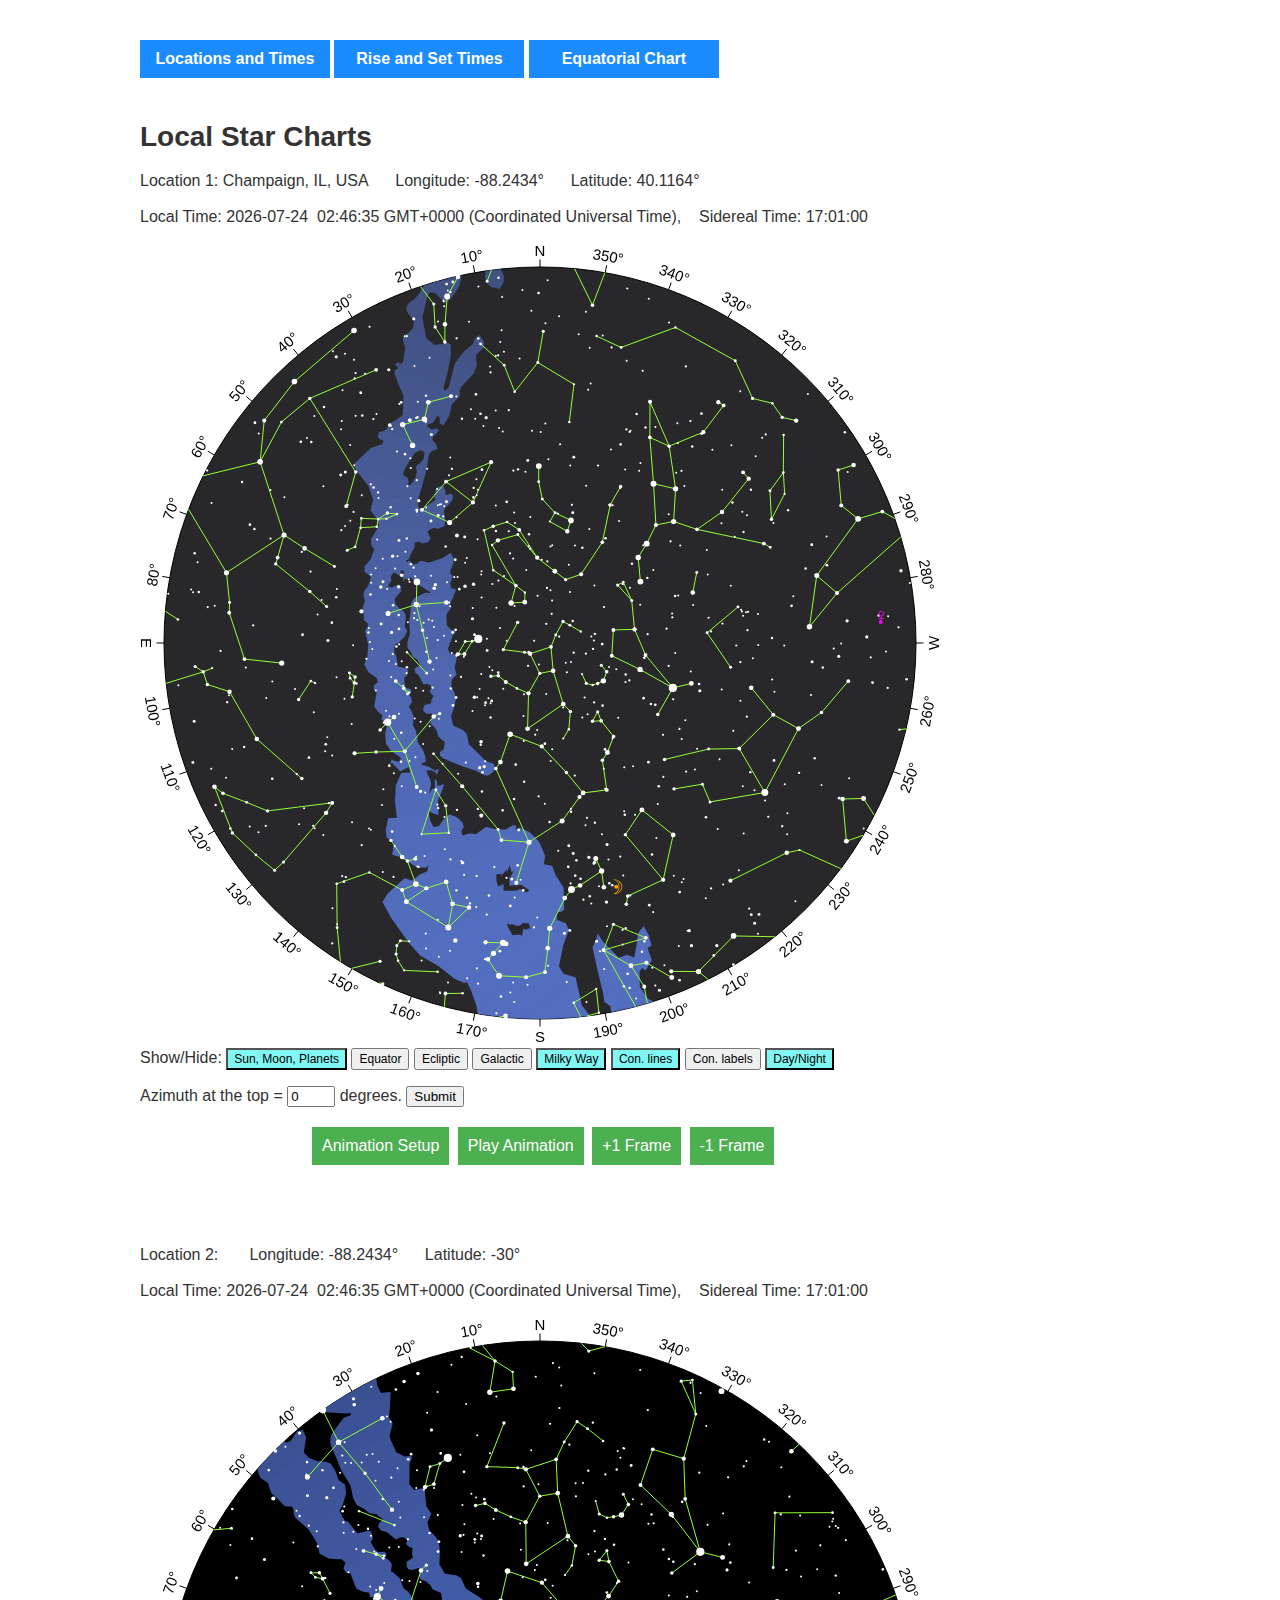
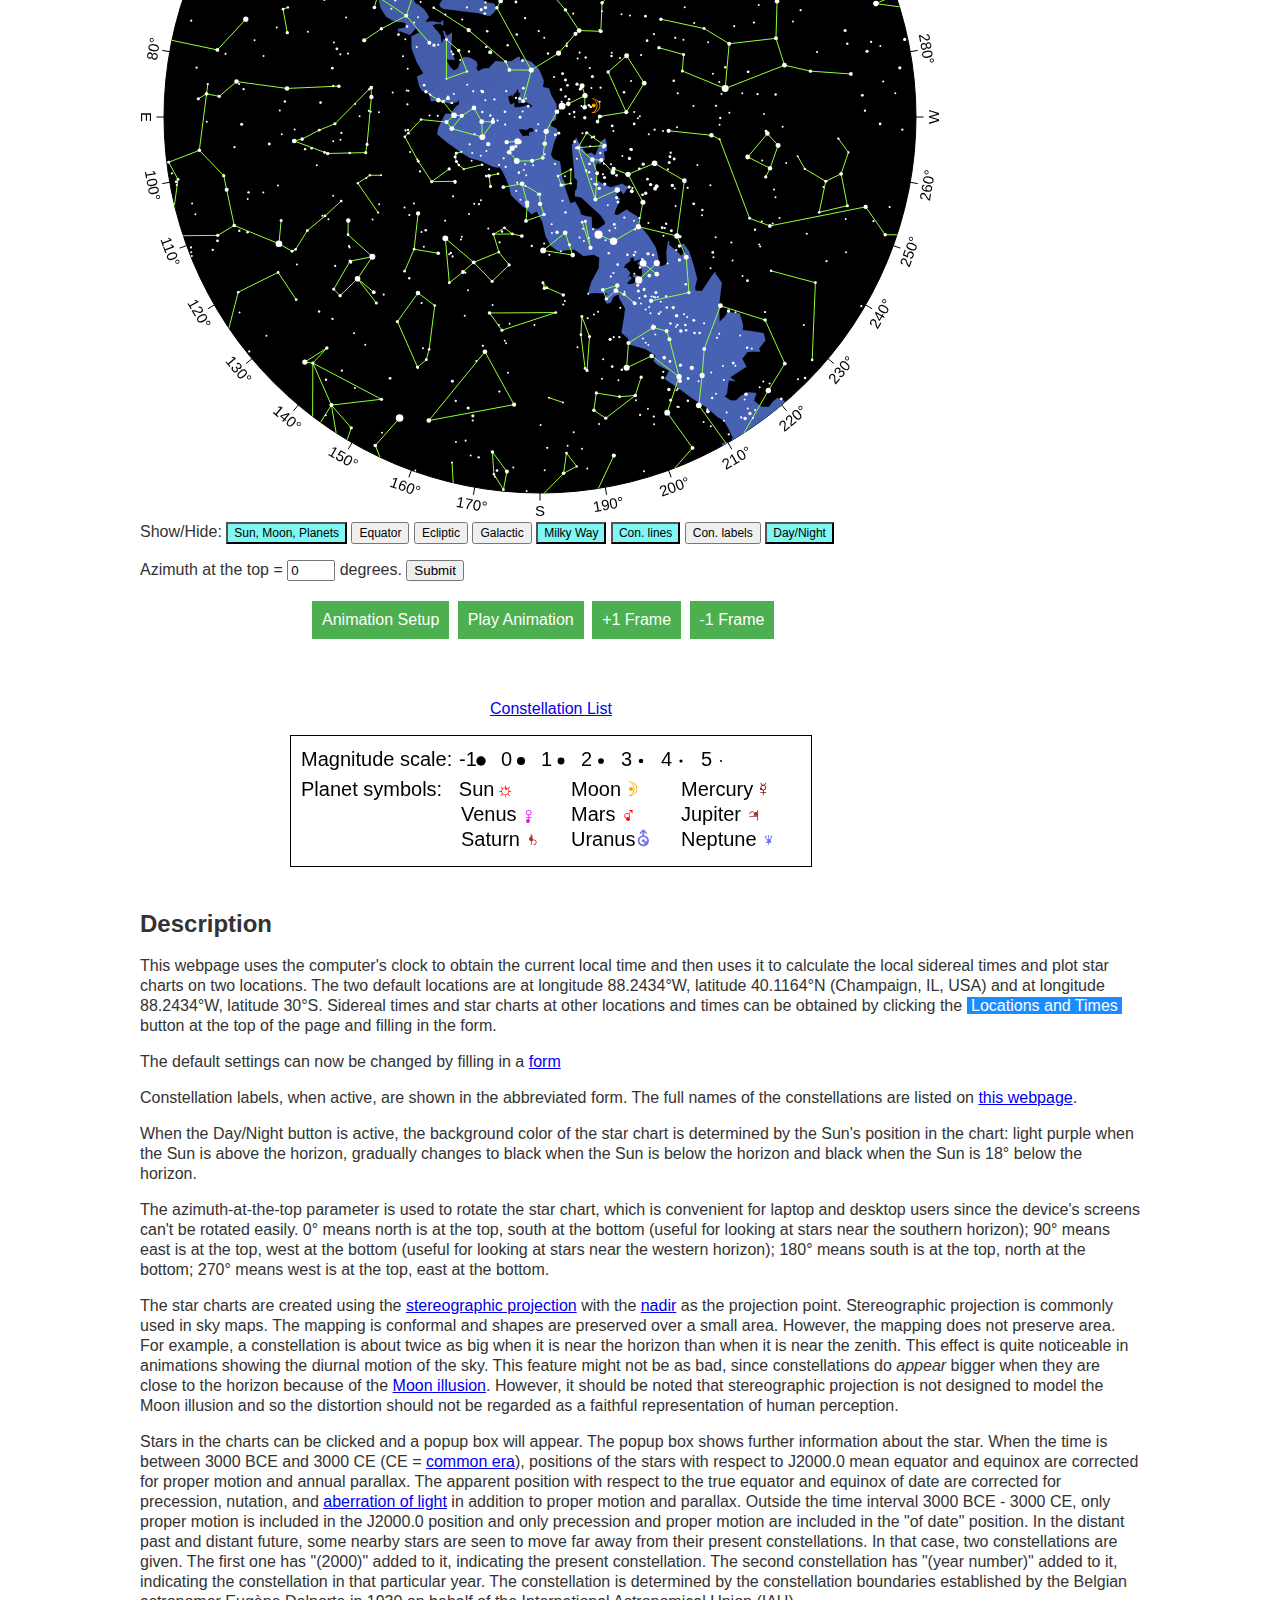
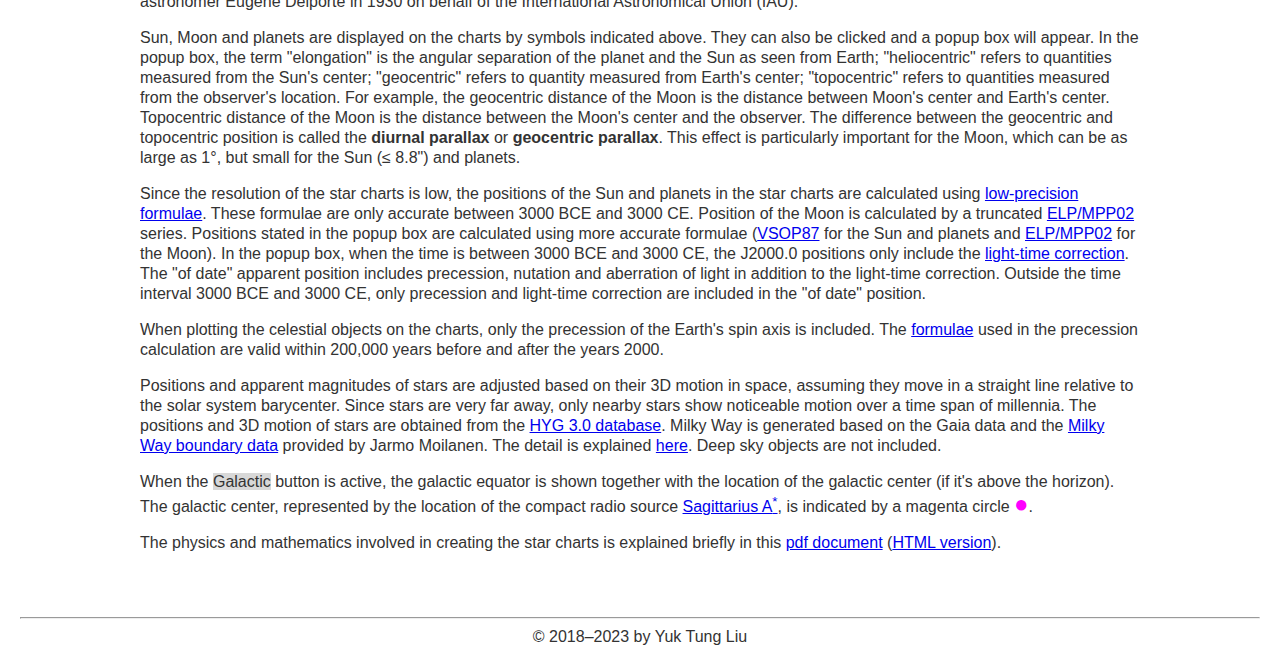
==== commit f2c338ae: "updated jquery" ====
--- a/index.html
+++ b/index.html
@@ -1 +1 @@
-<!DOCTYPE html><html lang="en-US"><meta name="keywords" content="sidereal time, star charts"><meta charset="UTF-8"><head><title>Sidereal Time and Star Charts</title><link rel="stylesheet" href="sidereal_min.css"><script src="jquery-3.3.1.min.js"></script><script src="index_c.js"></script></head><body onload="init()"><div id="wrapper"><div id="riseSetArea"><p><button class="menu" onclick="backToStarCharts()">Back to Star Charts</button> <button class="menu" onclick="riseSetChangeLocs()">Locations and Dates</button> <button class="menu" onclick="riseSetMultipleDates()">Multiple Dates</button></p><div id="riseSetInputlocs"><h2>Change Locations and Dates</h2><p><b>Location 1</b></p><form name="locations" action="" method="get"><table><tr><td>Name: <input type="text" id="riseSetPlace1in"></td><td>Longitude: <input type="number" id="riseSetLong1in" step="any" min="-180" max="180"></td><td>Latitude: <input type="number" id="riseSetLat1in" step="any" min="-90" max="90"></td></tr><tr><td>Year: <input type="number" id="riseSetYear1in" step="1" min="-3000" max="3000"></td><td>Month: <input type="number" id="riseSetMonth1in" step="1" min="1" max="12"></td><td>Day: <input type="number" id="riseSetDay1in" step="1" min="1" max="31"></td></tr><tr><td>Time zone: GMT+ <input type="number" id="riseSetTz1in" step="any" min="-12" max="14"></td><td></td><td></td></tr></table><br><p><b>Location 2</b></p><table><tr><td>Name: <input type="text" id="riseSetPlace2in"></td><td>Longitude: <input type="number" id="riseSetLong2in" step="any" min="-180" max="180"></td><td>Latitude: <input type="number" id="riseSetLat2in" step="any" min="-90" max="90"></td></tr><tr><td colspan="3">Set date the same as in location 1 (same date but time zone may differ)? <input onchange='changeSyncTime(1,"riseSetSynTime")' type="radio" id="riseSetSynTimeYes" value="1">Yes &nbsp;&nbsp;&nbsp; <input onchange='changeSyncTime(0,"riseSetSynTime")' type="radio" id="riseSetSynTimeNo" value="0">No</td></tr><tr class="timeInputLoc2"><td>Year: <input type="number" id="riseSetYear2in" step="1" min="-3000" max="3000"></td><td>Month: <input type="number" id="riseSetMonth2in" step="1" min="1" max="12"></td><td>Day: <input type="number" id="riseSetDay2in" step="1" min="1" max="31"></td></tr><tr><td>Time zone: GMT+ <input type="number" id="riseSetTz2in" step="any" min="-12" max="14"></td><td></td><td></td></tr></table><br><p><input type="button" value="Submit" onclick="riseSetChangeLocationsAndDates(this.form)"></p></form><div id="riseSetErrorlocs"></div></div><br><div id="riseSetMultipleDays" style="display:none"><h1>Rise and Set Times on Multiple Dates</h1><br><div id="riseSetMultipleDaysInput" style="display:none"><br><form name="timespan" action="" method="get"><table><tr><td>Location Name: <input type="text" id="RSMultiPlacein"></td><td>Longitude: <input type="number" id="RSMultiLongin" step="any" min="-180" max="180"></td><td>Latitude: <input type="number" id="RSMultiLatin" step="any" min="-90" max="90"></td></tr><tr><td>Time zone: GMT+ <input type="number" id="RSMultiTzin" step="any" min="-12" max="14"></td><td></td><td></td></tr><tr><td colspan="3">Choose an object: <select id="objects" onchange='riseSetShowHideRADec("RSMultiRaDec")'><option disabled="disabled" selected="selected" value></option><option value="Sun">Sun</option><option value="Moon">Moon</option><option value="Mercury">Mercury</option><option value="Venus">Venus</option><option value="Mars">Mars</option><option value="Jupiter">Jupiter</option><option value="Saturn">Saturn</option><option value="Uranus">Uranus</option><option value="Neptune">Neptune</option><option value="Star">Star</option></select></td></tr><tr class="RSMultiRaDec"><td colspan="3">Enter the Ra and Dec of the star below:</td></tr><tr class="RSMultiRaDec"><td>RA (hours): <input type="number" id="RSMultiRa" step="any" min="0" max="24"></td><td>Dec. (degrees): <input type="number" id="RSMultiDec" step="any" min="-90" max="90"></td><td>Reference epoch: <input type="number" id="RSMultiEpoch" step="any" min="-200000" max="200000"></td></tr><tr><td>Start date: Year: <input type="number" id="RSMultiYear1in" step="1" min="-3000" max="3000"></td><td>Month: <input type="number" id="RSMultiMonth1in" step="1" min="1" max="12"></td><td>Day: <input type="number" id="RSMultiDay1in" step="1" min="1" max="31"></td></tr><tr><td>Stop date: Year: <input type="number" id="RSMultiYear2in" step="1" min="-3000" max="3000"></td><td>Month: <input type="number" id="RSMultiMonth2in" step="1" min="1" max="12"></td><td>Day: <input type="number" id="RSMultiDay2in" step="1" min="1" max="31"></td></tr><tr><td colspan="3">Time step: <input type="number" id="RSMultiDt" step="1" min="1"> days</td></tr></table><br><p><input type="button" value="Submit" onclick="RSMultipleDays(this.form)"></p></form><div id="RSMultiErrorlocs"></div></div><div id="RSMultiResult"></div></div><div id="riseSetMainPage"><h1>Rise and Set Times of Celestial Objects</h1><br><br><h2>Location 1: <span id="riseSetPlace1"></span></h2><p>Longitude: <span id="riseSetlong1"></span>&nbsp;&nbsp;&nbsp;&nbsp;&nbsp; Latitude: <span id="riseSetlat1"></span></p><p>Date: <span id="riseSetDate1"></span>&nbsp;&nbsp;&nbsp;&nbsp;&nbsp; Time zone: <span id="riseSetTtimeZone1"></span></p><br><p>Note that azimuth is measured from north, turning positive to the east.</p><br><h3>Sunrise, Sunset, Upper Transit and Twilights</h3><div id="riseSetSun1"></div><br><h3>Moonrise, Moonset, Upper Transit and Illumination</h3><div id="riseSetMoon1"></div><br><h3>Rise, Set, Upper Transit Times of Planets</h3><div id="riseSetPlanets1"></div><br><h3>Rise, Set and Upper Transit Times of Bright Stars</h3><div id="riseSetStars1"></div><br><br><h2>Location 2: <span id="riseSetPlace2"></span></h2><p>Longitude: <span id="riseSetlong2"></span>&nbsp;&nbsp;&nbsp;&nbsp;&nbsp; Latitude: <span id="riseSetlat2"></span></p><p>Date: <span id="riseSetDate2"></span>&nbsp;&nbsp;&nbsp;&nbsp;&nbsp; Time zone: <span id="riseSetTtimeZone2"></span></p><br><h3>Sunrise, Sunset, Upper Transit and Twilights</h3><div id="riseSetSun2"></div><br><h3>Moonrise, Moonset, Upper Transit and Illumination</h3><div id="riseSetMoon2"></div><br><h3>Rise, Set, Upper Transit Times of Planets</h3><div id="riseSetPlanets2"></div><br><h3>Rise, Set and Transit Times of Bright Stars</h3><div id="riseSetStars2"></div></div></div><br><div id="starCharts"><p><button class="menu" onclick="displayChangeLocs()">Locations and Times</button> <button class="menu" onclick="riseSetPage()">Rise and Set Times</button> <button class="menu" onclick='location.href="chartGCRS.html"'>Equatorial Chart</button></p><br><div id="inputlocs"><h2>Change Locations and Times</h2><p><b>Location 1</b></p><p><input type="radio" id="changeLoc1Manual" name="changeLoc1Button" onclick="switchChangeLocForm(1,0)"> <label for="changeLoc1Manual">Manually enter the location information</label>&nbsp;&nbsp;&nbsp;&nbsp;&nbsp; <input type="radio" id="changeLoc1Select" name="changeLoc1Button" onclick="switchChangeLocForm(1,1)"> <label for="changeLoc1Select">Choose from a database</label></p><div id="changeLoc1Form0"><p id="geoloc"><button onclick="geoloc()">Determine Location 1 by GPS/IP address</button> <span id="geolocmessage"></span></p><p id="geolocerr" style="color:red"></p><table><tr><td>Name: <input type="text" id="place1in"></td><td>Longitude: <input type="number" id="long1in" step="any" min="-180" max="180"></td><td>Latitude: <input type="number" id="lat1in" step="any" min="-90" max="90"></td></tr><tr><td>Time zone: GMT+ <input type="number" id="tz1in" step="any" min="-12" max="14"></td><td></td><td></td></tr></table><br></div><div id="changeLoc1Form1" style="display:none"></div><p>Set time:</p><table><tr><td>Year: <input type="number" id="year1in" step="1" min="-200000" max="200000"></td><td>Month: <input type="number" id="month1in" step="1" min="1" max="12"></td><td>Day: <input type="number" id="day1in" step="1" min="1" max="31"></td></tr><tr><td>Hour: <input type="number" id="hour1in" step="1" min="0" max="23"></td><td>Minute: <input type="number" id="minute1in" step="1" min="0" max="59"></td><td>Second: <input type="number" id="second1in" step="any" min="0" max="60"></td></tr></table><br><p><b>Location 2</b></p><p><input type="radio" id="changeLoc2Manual" name="changeLoc2Button" onclick="switchChangeLocForm(2,0)"> <label for="changeLoc2Manual">Manually enter the location information</label>&nbsp;&nbsp;&nbsp;&nbsp;&nbsp; <input type="radio" id="changeLoc2Select" name="changeLoc2Button" onclick="switchChangeLocForm(2,1)"> <label for="changeLoc2Select">Choose from a database</label></p><div id="changeLoc2Form0"><table><tr><td>Name: <input type="text" id="place2in"></td><td>Longitude: <input type="number" id="long2in" step="any" min="-180" max="180"></td><td>Latitude: <input type="number" id="lat2in" step="any" min="-90" max="90"></td></tr><tr><td>Time zone: GMT+ <input type="number" id="tz2in" step="any" min="-12" max="14"></td><td></td><td></td></tr></table><br></div><div id="changeLoc2Form1" style="display:none"></div><p>Set time:</p><table><tr><td colspan="3">Set the same time as in location 1 (same GMT but time zone may differ)? <input onchange='changeSyncTime(1,"synTime")' type="radio" id="synTimeYes" value="1"><label for="synTimeYes">Yes</label> &nbsp;&nbsp;&nbsp; <input onchange='changeSyncTime(0,"synTime")' type="radio" id="synTimeNo" value="0"><label for="synTimeNo">No</label></td></tr><tr class="timeInputLoc2"><td>Year: <input type="number" id="year2in" step="1" min="-200000" max="200000"></td><td>Month: <input type="number" id="month2in" step="1" min="1" max="12"></td><td>Day: <input type="number" id="day2in" step="1" min="1" max="31"></td></tr><tr class="timeInputLoc2"><td>Hour: <input type="number" id="hour2in" step="1" min="0" max="23"></td><td>Minute: <input type="number" id="minute2in" step="1" min="0" max="59"></td><td>Second: <input type="number" id="second2in" step="any" min="0" max="60"></td></tr></table><br><p><input type="button" value="Submit" onclick="changeLocationsAndTimes()"></p><div id="errorlocs"></div><br><p>The default settings can now be changed by filling in a <span class="link" onclick='slideUpLoadUrl("inputlocs","set_defaults.html")'>form</span>.</p></div><h1>Local Star Charts</h1><p>Location 1: <span id="place1"></span>&nbsp;&nbsp;&nbsp;&nbsp;&nbsp; Longitude: <span id="long1"></span>&nbsp;&nbsp;&nbsp;&nbsp;&nbsp; Latitude: <span id="lat1"></span></p><div id="warning1"></div><p>Local Time: <span id="time1"></span>,&nbsp;&nbsp;&nbsp; Sidereal Time: <span id="siderealTime1"></span></p><div class="canvaswrapper"><canvas id="loc1" width="800" height="800">CANVAS NOT SUPPORTED IN THIS BROWSER!</canvas><div id="tip1" class="tip"><div class="close" onclick='closePopup("tip1")'>&#10005;</div><div id="tip1text"></div></div></div><div class="control"><p>Show/Hide: <button id="showPlanets1" class="active" onclick='showHide(1,"Planets")'>Sun, Moon, Planets</button> <button id="showEquator1" onclick='showHide(1,"Equator")'>Equator</button> <button id="showEcliptic1" onclick='showHide(1,"Ecliptic")'>Ecliptic</button> <button id="showGalactic1" onclick='showHide(1,"Galactic")'>Galactic</button> <button id="showMilkyWay1" class="active" onclick='showHide(1,"MilkyWay")'>Milky Way</button> <button id="showConLines1" class="active" onclick='showHide(1,"ConLines")'>Con. lines</button> <button id="showConLab1" onclick='showHide(1,"ConLab")'>Con. labels</button> <button id="showDayNight1" class="active" onclick='showHide(1,"DayNight")'>Day/Night</button></p><p>Azimuth at the top = <input type="number" name="rotation" id="rotate1" style="width:40px"> degrees. <input type="submit" value="Submit" onclick="rotInput(1)"></p><div id="errRotate1"></div></div><p class="animate"><button class="setupAnimate" onclick="displayAnimationSetup(1)">Animation Setup</button> <button class="controlAnimate" onclick="Animate(1)" id="animate1">Play Animation</button> <button class="controlAnimate" onclick="playAnimation(1,1)">+1 Frame</button> <button class="controlAnimate" onclick="playAnimation(1,-1)">-1 Frame</button></p><div id="animationSetup1"></div><br><br><br><p>Location 2: <span id="place2"></span>&nbsp;&nbsp;&nbsp;&nbsp;&nbsp; Longitude: <span id="long2"></span>&nbsp;&nbsp;&nbsp;&nbsp;&nbsp; Latitude: <span id="lat2"></span></p><div id="warning2"></div><p>Local Time: <span id="time2"></span>,&nbsp;&nbsp;&nbsp; Sidereal Time: <span id="siderealTime2"></span></p><div class="canvaswrapper"><canvas id="loc2" width="800" height="800">CANVAS NOT SUPPORTED IN THIS BROWSER!</canvas><div id="tip2" class="tip"><div class="close" onclick='closePopup("tip2")'>&#10005;</div><div id="tip2text"></div></div></div><div class="control"><p>Show/Hide: <button id="showPlanets2" class="active" onclick='showHide(2,"Planets")'>Sun, Moon, Planets</button> <button id="showEquator2" onclick='showHide(2,"Equator")'>Equator</button> <button id="showEcliptic2" onclick='showHide(2,"Ecliptic")'>Ecliptic</button> <button id="showGalactic2" onclick='showHide(2,"Galactic")'>Galactic</button> <button id="showMilkyWay2" class="active" onclick='showHide(2,"MilkyWay")'>Milky Way</button> <button id="showConLines2" class="active" onclick='showHide(2,"ConLines")'>Con. lines</button> <button id="showConLab2" onclick='showHide(2,"ConLab")'>Con. labels</button> <button id="showDayNight2" class="active" onclick='showHide(2,"DayNight")'>Day/Night</button></p><p>Azimuth at the top = <input type="number" name="rotation" id="rotate2" style="width:40px"> degrees. <input type="submit" value="Submit" onclick="rotInput(2)"></p><div id="errRotate2"></div></div><p class="animate"><button class="setupAnimate" onclick="displayAnimationSetup(2)">Animation Setup</button> <button class="controlAnimate" onclick="Animate(2)" id="animate2">Play Animation</button> <button class="controlAnimate" onclick="playAnimation(2,1)">+1 Frame</button> <button class="controlAnimate" onclick="playAnimation(2,-1)">-1 Frame</button></p><div id="animationSetup2"></div><br><br><p style="margin-left:350px"><a href="Constellations.html">Constellation List</a></p><canvas id="legend" width="500" height="110">CANVAS NOT SUPPORTED IN THIS BROWSER!</canvas><br><br><h2>Description</h2><p>This webpage uses the computer's clock to obtain the current local time and then uses it to calculate the local sidereal times and plot star charts on two locations. The two default locations are at longitude 88.2434&deg;W, latitude 40.1164&deg;N (Champaign, IL, USA) and at longitude 88.2434&deg;W, latitude 30&deg;S. Sidereal times and star charts at other locations and times can be obtained by clicking the <span style="background-color:#1a8cff;color:#fff">&nbsp;Locations and Times&nbsp;</span> button at the top of the page and filling in the form.</p><p>The default settings can now be changed by filling in a <a href="set_defaults.html">form</a></p><p>Constellation labels, when active, are shown in the abbreviated form. The full names of the constellations are listed on <a href="Constellations.html">this webpage</a>.</p><p>When the Day/Night button is active, the background color of the star chart is determined by the Sun's position in the chart: light purple when the Sun is above the horizon, gradually changes to black when the Sun is below the horizon and black when the Sun is 18&deg; below the horizon.</p><p>The azimuth-at-the-top parameter is used to rotate the star chart, which is convenient for laptop and desktop users since the device's screens can't be rotated easily. 0&deg; means north is at the top, south at the bottom (useful for looking at stars near the southern horizon); 90&deg; means east is at the top, west at the bottom (useful for looking at stars near the western horizon); 180&deg; means south is at the top, north at the bottom; 270&deg; means west is at the top, east at the bottom.</p><p>The star charts are created using the <a href="https://en.wikipedia.org/wiki/Stereographic_projection" target="_blank">stereographic projection</a> with the <a href="https://en.wikipedia.org/wiki/Nadir" target="_blank">nadir</a> as the projection point. Stereographic projection is commonly used in sky maps. The mapping is conformal and shapes are preserved over a small area. However, the mapping does not preserve area. For example, a constellation is about twice as big when it is near the horizon than when it is near the zenith. This effect is quite noticeable in animations showing the diurnal motion of the sky. This feature might not be as bad, since constellations do <i>appear</i> bigger when they are close to the horizon because of the <a href="https://www.skyandtelescope.com/observing/moon-illusion-confusion11252015/" target="_blank">Moon illusion</a>. However, it should be noted that stereographic projection is not designed to model the Moon illusion and so the distortion should not be regarded as a faithful representation of human perception.</p><p>Stars in the charts can be clicked and a popup box will appear. The popup box shows further information about the star. When the time is between 3000 BCE and 3000 CE (CE = <a href="https://en.wikipedia.org/wiki/Common_Era" target="_blank">common era</a>), positions of the stars with respect to J2000.0 mean equator and equinox are corrected for proper motion and annual parallax. The apparent position with respect to the true equator and equinox of date are corrected for precession, nutation, and <a href="https://en.wikipedia.org/wiki/Aberration_of_light" target="_blank">aberration of light</a> in addition to proper motion and parallax. Outside the time interval 3000 BCE - 3000 CE, only proper motion is included in the J2000.0 position and only precession and proper motion are included in the "of date" position. In the distant past and distant future, some nearby stars are seen to move far away from their present constellations. In that case, two constellations are given. The first one has "(2000)" added to it, indicating the present constellation. The second constellation has "(year number)" added to it, indicating the constellation in that particular year. The constellation is determined by the constellation boundaries established by the Belgian astronomer Eug&egrave;ne Delporte in 1930 on behalf of the International Astronomical Union (IAU).</p><p>Sun, Moon and planets are displayed on the charts by symbols indicated above. They can also be clicked and a popup box will appear. In the popup box, the term "elongation" is the angular separation of the planet and the Sun as seen from Earth; "heliocentric" refers to quantities measured from the Sun's center; "geocentric" refers to quantity measured from Earth's center; "topocentric" refers to quantities measured from the observer's location. For example, the geocentric distance of the Moon is the distance between Moon's center and Earth's center. Topocentric distance of the Moon is the distance between the Moon's center and the observer. The difference between the geocentric and topocentric position is called the <b>diurnal parallax</b> or <b>geocentric parallax</b>. This effect is particularly important for the Moon, which can be as large as 1&deg;, but small for the Sun (&le; 8.8") and planets.</p><p>Since the resolution of the star charts is low, the positions of the Sun and planets in the star charts are calculated using <a href="https://ssd.jpl.nasa.gov/?planet_pos" target="_blank">low-precision formulae</a>. These formulae are only accurate between 3000 BCE and 3000 CE. Position of the Moon is calculated by a truncated <a href="https://ui.adsabs.harvard.edu/abs/2003A%26A...404..735C/abstract" target="_blabk">ELP/MPP02</a> series. Positions stated in the popup box are calculated using more accurate formulae (<a href="http://neoprogrammics.com/vsop87/" target="_blank">VSOP87</a> for the Sun and planets and <a href="https://ui.adsabs.harvard.edu/abs/2003A%26A...404..735C/abstract" target="_blabk">ELP/MPP02</a> for the Moon). In the popup box, when the time is between 3000 BCE and 3000 CE, the J2000.0 positions only include the <a href="https://en.wikipedia.org/wiki/Light-time_correction" target="_blank">light-time correction</a>. The "of date" apparent position includes precession, nutation and aberration of light in addition to the light-time correction. Outside the time interval 3000 BCE and 3000 CE, only precession and light-time correction are included in the "of date" position.</p><p>When plotting the celestial objects on the charts, only the precession of the Earth's spin axis is included. The <a href="http://adsabs.harvard.edu/abs/2011A%26A...534A..22V" target="_blank">formulae</a> used in the precession calculation are valid within 200,000 years before and after the years 2000.</p><p>Positions and apparent magnitudes of stars are adjusted based on their 3D motion in space, assuming they move in a straight line relative to the solar system barycenter. Since stars are very far away, only nearby stars show noticeable motion over a time span of millennia. The positions and 3D motion of stars are obtained from the <a href="https://www.astronexus.com/hyg" target="_blank">HYG 3.0 database</a>. Milky Way is generated based on the Gaia data and the <a href="http://www.skymap.com/smp_overlays.htm#milky" target="_blank">Milky Way boundary data</a> provided by Jarmo Moilanen. The detail is explained <a href="MilkyWay.html">here</a>. Deep sky objects are not included.</p><p>The physics and mathematics involved in creating the star charts is explained briefly in this <a href="docs/star_charts.pdf" target="_blank">pdf document</a> (<a href="docs/star_charts.html">HTML version</a>).</p></div></div><noscript><h2>Oops!</h2><p>You must enable JavaScript to use this page.</p><p>Please enable JavaScript and reload.</p></noscript><br><br><footer><hr><p style="text-align:center">&copy; 2018&ndash;2023 by Yuk Tung Liu</p></footer></body></html>+<!DOCTYPE html><html lang="en-US"><meta name="keywords" content="sidereal time, star charts"><meta charset="UTF-8"><head><title>Sidereal Time and Star Charts</title><link rel="stylesheet" href="sidereal_min.css"><script src="jquery-3.6.4.min.js"></script><script src="index_c.js"></script></head><body onload="init()"><div id="wrapper"><div id="riseSetArea"><p><button class="menu" onclick="backToStarCharts()">Back to Star Charts</button> <button class="menu" onclick="riseSetChangeLocs()">Locations and Dates</button> <button class="menu" onclick="riseSetMultipleDates()">Multiple Dates</button></p><div id="riseSetInputlocs"><h2>Change Locations and Dates</h2><p><b>Location 1</b></p><form name="locations" action="" method="get"><table><tr><td>Name: <input type="text" id="riseSetPlace1in"></td><td>Longitude: <input type="number" id="riseSetLong1in" step="any" min="-180" max="180"></td><td>Latitude: <input type="number" id="riseSetLat1in" step="any" min="-90" max="90"></td></tr><tr><td>Year: <input type="number" id="riseSetYear1in" step="1" min="-3000" max="3000"></td><td>Month: <input type="number" id="riseSetMonth1in" step="1" min="1" max="12"></td><td>Day: <input type="number" id="riseSetDay1in" step="1" min="1" max="31"></td></tr><tr><td>Time zone: GMT+ <input type="number" id="riseSetTz1in" step="any" min="-12" max="14"></td><td></td><td></td></tr></table><br><p><b>Location 2</b></p><table><tr><td>Name: <input type="text" id="riseSetPlace2in"></td><td>Longitude: <input type="number" id="riseSetLong2in" step="any" min="-180" max="180"></td><td>Latitude: <input type="number" id="riseSetLat2in" step="any" min="-90" max="90"></td></tr><tr><td colspan="3">Set date the same as in location 1 (same date but time zone may differ)? <input onchange='changeSyncTime(1,"riseSetSynTime")' type="radio" id="riseSetSynTimeYes" value="1">Yes &nbsp;&nbsp;&nbsp; <input onchange='changeSyncTime(0,"riseSetSynTime")' type="radio" id="riseSetSynTimeNo" value="0">No</td></tr><tr class="timeInputLoc2"><td>Year: <input type="number" id="riseSetYear2in" step="1" min="-3000" max="3000"></td><td>Month: <input type="number" id="riseSetMonth2in" step="1" min="1" max="12"></td><td>Day: <input type="number" id="riseSetDay2in" step="1" min="1" max="31"></td></tr><tr><td>Time zone: GMT+ <input type="number" id="riseSetTz2in" step="any" min="-12" max="14"></td><td></td><td></td></tr></table><br><p><input type="button" value="Submit" onclick="riseSetChangeLocationsAndDates(this.form)"></p></form><div id="riseSetErrorlocs"></div></div><br><div id="riseSetMultipleDays" style="display:none"><h1>Rise and Set Times on Multiple Dates</h1><br><div id="riseSetMultipleDaysInput" style="display:none"><br><form name="timespan" action="" method="get"><table><tr><td>Location Name: <input type="text" id="RSMultiPlacein"></td><td>Longitude: <input type="number" id="RSMultiLongin" step="any" min="-180" max="180"></td><td>Latitude: <input type="number" id="RSMultiLatin" step="any" min="-90" max="90"></td></tr><tr><td>Time zone: GMT+ <input type="number" id="RSMultiTzin" step="any" min="-12" max="14"></td><td></td><td></td></tr><tr><td colspan="3">Choose an object: <select id="objects" onchange='riseSetShowHideRADec("RSMultiRaDec")'><option disabled="disabled" selected="selected" value></option><option value="Sun">Sun</option><option value="Moon">Moon</option><option value="Mercury">Mercury</option><option value="Venus">Venus</option><option value="Mars">Mars</option><option value="Jupiter">Jupiter</option><option value="Saturn">Saturn</option><option value="Uranus">Uranus</option><option value="Neptune">Neptune</option><option value="Star">Star</option></select></td></tr><tr class="RSMultiRaDec"><td colspan="3">Enter the Ra and Dec of the star below:</td></tr><tr class="RSMultiRaDec"><td>RA (hours): <input type="number" id="RSMultiRa" step="any" min="0" max="24"></td><td>Dec. (degrees): <input type="number" id="RSMultiDec" step="any" min="-90" max="90"></td><td>Reference epoch: <input type="number" id="RSMultiEpoch" step="any" min="-200000" max="200000"></td></tr><tr><td>Start date: Year: <input type="number" id="RSMultiYear1in" step="1" min="-3000" max="3000"></td><td>Month: <input type="number" id="RSMultiMonth1in" step="1" min="1" max="12"></td><td>Day: <input type="number" id="RSMultiDay1in" step="1" min="1" max="31"></td></tr><tr><td>Stop date: Year: <input type="number" id="RSMultiYear2in" step="1" min="-3000" max="3000"></td><td>Month: <input type="number" id="RSMultiMonth2in" step="1" min="1" max="12"></td><td>Day: <input type="number" id="RSMultiDay2in" step="1" min="1" max="31"></td></tr><tr><td colspan="3">Time step: <input type="number" id="RSMultiDt" step="1" min="1"> days</td></tr></table><br><p><input type="button" value="Submit" onclick="RSMultipleDays(this.form)"></p></form><div id="RSMultiErrorlocs"></div></div><div id="RSMultiResult"></div></div><div id="riseSetMainPage"><h1>Rise and Set Times of Celestial Objects</h1><br><br><h2>Location 1: <span id="riseSetPlace1"></span></h2><p>Longitude: <span id="riseSetlong1"></span>&nbsp;&nbsp;&nbsp;&nbsp;&nbsp; Latitude: <span id="riseSetlat1"></span></p><p>Date: <span id="riseSetDate1"></span>&nbsp;&nbsp;&nbsp;&nbsp;&nbsp; Time zone: <span id="riseSetTtimeZone1"></span></p><br><p>Note that azimuth is measured from north, turning positive to the east.</p><br><h3>Sunrise, Sunset, Upper Transit and Twilights</h3><div id="riseSetSun1"></div><br><h3>Moonrise, Moonset, Upper Transit and Illumination</h3><div id="riseSetMoon1"></div><br><h3>Rise, Set, Upper Transit Times of Planets</h3><div id="riseSetPlanets1"></div><br><h3>Rise, Set and Upper Transit Times of Bright Stars</h3><div id="riseSetStars1"></div><br><br><h2>Location 2: <span id="riseSetPlace2"></span></h2><p>Longitude: <span id="riseSetlong2"></span>&nbsp;&nbsp;&nbsp;&nbsp;&nbsp; Latitude: <span id="riseSetlat2"></span></p><p>Date: <span id="riseSetDate2"></span>&nbsp;&nbsp;&nbsp;&nbsp;&nbsp; Time zone: <span id="riseSetTtimeZone2"></span></p><br><h3>Sunrise, Sunset, Upper Transit and Twilights</h3><div id="riseSetSun2"></div><br><h3>Moonrise, Moonset, Upper Transit and Illumination</h3><div id="riseSetMoon2"></div><br><h3>Rise, Set, Upper Transit Times of Planets</h3><div id="riseSetPlanets2"></div><br><h3>Rise, Set and Transit Times of Bright Stars</h3><div id="riseSetStars2"></div></div></div><br><div id="starCharts"><p><button class="menu" onclick="displayChangeLocs()">Locations and Times</button> <button class="menu" onclick="riseSetPage()">Rise and Set Times</button> <button class="menu" onclick='location.href="chartGCRS.html"'>Equatorial Chart</button></p><br><div id="inputlocs"><h2>Change Locations and Times</h2><p><b>Location 1</b></p><p><input type="radio" id="changeLoc1Manual" name="changeLoc1Button" onclick="switchChangeLocForm(1,0)"> <label for="changeLoc1Manual">Manually enter the location information</label>&nbsp;&nbsp;&nbsp;&nbsp;&nbsp; <input type="radio" id="changeLoc1Select" name="changeLoc1Button" onclick="switchChangeLocForm(1,1)"> <label for="changeLoc1Select">Choose from a database</label></p><div id="changeLoc1Form0"><p id="geoloc"><button onclick="geoloc()">Determine Location 1 by GPS/IP address</button> <span id="geolocmessage"></span></p><p id="geolocerr" style="color:red"></p><table><tr><td>Name: <input type="text" id="place1in"></td><td>Longitude: <input type="number" id="long1in" step="any" min="-180" max="180"></td><td>Latitude: <input type="number" id="lat1in" step="any" min="-90" max="90"></td></tr><tr><td>Time zone: GMT+ <input type="number" id="tz1in" step="any" min="-12" max="14"></td><td></td><td></td></tr></table><br></div><div id="changeLoc1Form1" style="display:none"></div><p>Set time:</p><table><tr><td>Year: <input type="number" id="year1in" step="1" min="-200000" max="200000"></td><td>Month: <input type="number" id="month1in" step="1" min="1" max="12"></td><td>Day: <input type="number" id="day1in" step="1" min="1" max="31"></td></tr><tr><td>Hour: <input type="number" id="hour1in" step="1" min="0" max="23"></td><td>Minute: <input type="number" id="minute1in" step="1" min="0" max="59"></td><td>Second: <input type="number" id="second1in" step="any" min="0" max="60"></td></tr></table><br><p><b>Location 2</b></p><p><input type="radio" id="changeLoc2Manual" name="changeLoc2Button" onclick="switchChangeLocForm(2,0)"> <label for="changeLoc2Manual">Manually enter the location information</label>&nbsp;&nbsp;&nbsp;&nbsp;&nbsp; <input type="radio" id="changeLoc2Select" name="changeLoc2Button" onclick="switchChangeLocForm(2,1)"> <label for="changeLoc2Select">Choose from a database</label></p><div id="changeLoc2Form0"><table><tr><td>Name: <input type="text" id="place2in"></td><td>Longitude: <input type="number" id="long2in" step="any" min="-180" max="180"></td><td>Latitude: <input type="number" id="lat2in" step="any" min="-90" max="90"></td></tr><tr><td>Time zone: GMT+ <input type="number" id="tz2in" step="any" min="-12" max="14"></td><td></td><td></td></tr></table><br></div><div id="changeLoc2Form1" style="display:none"></div><p>Set time:</p><table><tr><td colspan="3">Set the same time as in location 1 (same GMT but time zone may differ)? <input onchange='changeSyncTime(1,"synTime")' type="radio" id="synTimeYes" value="1"><label for="synTimeYes">Yes</label> &nbsp;&nbsp;&nbsp; <input onchange='changeSyncTime(0,"synTime")' type="radio" id="synTimeNo" value="0"><label for="synTimeNo">No</label></td></tr><tr class="timeInputLoc2"><td>Year: <input type="number" id="year2in" step="1" min="-200000" max="200000"></td><td>Month: <input type="number" id="month2in" step="1" min="1" max="12"></td><td>Day: <input type="number" id="day2in" step="1" min="1" max="31"></td></tr><tr class="timeInputLoc2"><td>Hour: <input type="number" id="hour2in" step="1" min="0" max="23"></td><td>Minute: <input type="number" id="minute2in" step="1" min="0" max="59"></td><td>Second: <input type="number" id="second2in" step="any" min="0" max="60"></td></tr></table><br><p><input type="button" value="Submit" onclick="changeLocationsAndTimes()"></p><div id="errorlocs"></div><br><p>The default settings can now be changed by filling in a <span class="link" onclick='slideUpLoadUrl("inputlocs","set_defaults.html")'>form</span>.</p></div><h1>Local Star Charts</h1><p>Location 1: <span id="place1"></span>&nbsp;&nbsp;&nbsp;&nbsp;&nbsp; Longitude: <span id="long1"></span>&nbsp;&nbsp;&nbsp;&nbsp;&nbsp; Latitude: <span id="lat1"></span></p><div id="warning1"></div><p>Local Time: <span id="time1"></span>,&nbsp;&nbsp;&nbsp; Sidereal Time: <span id="siderealTime1"></span></p><div class="canvaswrapper"><canvas id="loc1" width="800" height="800">CANVAS NOT SUPPORTED IN THIS BROWSER!</canvas><div id="tip1" class="tip"><div class="close" onclick='closePopup("tip1")'>&#10005;</div><div id="tip1text"></div></div></div><div class="control"><p>Show/Hide: <button id="showPlanets1" class="active" onclick='showHide(1,"Planets")'>Sun, Moon, Planets</button> <button id="showEquator1" onclick='showHide(1,"Equator")'>Equator</button> <button id="showEcliptic1" onclick='showHide(1,"Ecliptic")'>Ecliptic</button> <button id="showGalactic1" onclick='showHide(1,"Galactic")'>Galactic</button> <button id="showMilkyWay1" class="active" onclick='showHide(1,"MilkyWay")'>Milky Way</button> <button id="showConLines1" class="active" onclick='showHide(1,"ConLines")'>Con. lines</button> <button id="showConLab1" onclick='showHide(1,"ConLab")'>Con. labels</button> <button id="showDayNight1" class="active" onclick='showHide(1,"DayNight")'>Day/Night</button></p><p>Azimuth at the top = <input type="number" name="rotation" id="rotate1" style="width:40px"> degrees. <input type="submit" value="Submit" onclick="rotInput(1)"></p><div id="errRotate1"></div></div><p class="animate"><button class="setupAnimate" onclick="displayAnimationSetup(1)">Animation Setup</button> <button class="controlAnimate" onclick="Animate(1)" id="animate1">Play Animation</button> <button class="controlAnimate" onclick="playAnimation(1,1)">+1 Frame</button> <button class="controlAnimate" onclick="playAnimation(1,-1)">-1 Frame</button></p><div id="animationSetup1"></div><br><br><br><p>Location 2: <span id="place2"></span>&nbsp;&nbsp;&nbsp;&nbsp;&nbsp; Longitude: <span id="long2"></span>&nbsp;&nbsp;&nbsp;&nbsp;&nbsp; Latitude: <span id="lat2"></span></p><div id="warning2"></div><p>Local Time: <span id="time2"></span>,&nbsp;&nbsp;&nbsp; Sidereal Time: <span id="siderealTime2"></span></p><div class="canvaswrapper"><canvas id="loc2" width="800" height="800">CANVAS NOT SUPPORTED IN THIS BROWSER!</canvas><div id="tip2" class="tip"><div class="close" onclick='closePopup("tip2")'>&#10005;</div><div id="tip2text"></div></div></div><div class="control"><p>Show/Hide: <button id="showPlanets2" class="active" onclick='showHide(2,"Planets")'>Sun, Moon, Planets</button> <button id="showEquator2" onclick='showHide(2,"Equator")'>Equator</button> <button id="showEcliptic2" onclick='showHide(2,"Ecliptic")'>Ecliptic</button> <button id="showGalactic2" onclick='showHide(2,"Galactic")'>Galactic</button> <button id="showMilkyWay2" class="active" onclick='showHide(2,"MilkyWay")'>Milky Way</button> <button id="showConLines2" class="active" onclick='showHide(2,"ConLines")'>Con. lines</button> <button id="showConLab2" onclick='showHide(2,"ConLab")'>Con. labels</button> <button id="showDayNight2" class="active" onclick='showHide(2,"DayNight")'>Day/Night</button></p><p>Azimuth at the top = <input type="number" name="rotation" id="rotate2" style="width:40px"> degrees. <input type="submit" value="Submit" onclick="rotInput(2)"></p><div id="errRotate2"></div></div><p class="animate"><button class="setupAnimate" onclick="displayAnimationSetup(2)">Animation Setup</button> <button class="controlAnimate" onclick="Animate(2)" id="animate2">Play Animation</button> <button class="controlAnimate" onclick="playAnimation(2,1)">+1 Frame</button> <button class="controlAnimate" onclick="playAnimation(2,-1)">-1 Frame</button></p><div id="animationSetup2"></div><br><br><p style="margin-left:350px"><a href="Constellations.html">Constellation List</a></p><canvas id="legend" width="500" height="110">CANVAS NOT SUPPORTED IN THIS BROWSER!</canvas><br><br><h2>Description</h2><p>This webpage uses the computer's clock to obtain the current local time and then uses it to calculate the local sidereal times and plot star charts on two locations. The two default locations are at longitude 88.2434&deg;W, latitude 40.1164&deg;N (Champaign, IL, USA) and at longitude 88.2434&deg;W, latitude 30&deg;S. Sidereal times and star charts at other locations and times can be obtained by clicking the <span style="background-color:#1a8cff;color:#fff">&nbsp;Locations and Times&nbsp;</span> button at the top of the page and filling in the form.</p><p>The default settings can now be changed by filling in a <a href="set_defaults.html">form</a></p><p>Constellation labels, when active, are shown in the abbreviated form. The full names of the constellations are listed on <a href="Constellations.html">this webpage</a>.</p><p>When the Day/Night button is active, the background color of the star chart is determined by the Sun's position in the chart: light purple when the Sun is above the horizon, gradually changes to black when the Sun is below the horizon and black when the Sun is 18&deg; below the horizon.</p><p>The azimuth-at-the-top parameter is used to rotate the star chart, which is convenient for laptop and desktop users since the device's screens can't be rotated easily. 0&deg; means north is at the top, south at the bottom (useful for looking at stars near the southern horizon); 90&deg; means east is at the top, west at the bottom (useful for looking at stars near the western horizon); 180&deg; means south is at the top, north at the bottom; 270&deg; means west is at the top, east at the bottom.</p><p>The star charts are created using the <a href="https://en.wikipedia.org/wiki/Stereographic_projection" target="_blank">stereographic projection</a> with the <a href="https://en.wikipedia.org/wiki/Nadir" target="_blank">nadir</a> as the projection point. Stereographic projection is commonly used in sky maps. The mapping is conformal and shapes are preserved over a small area. However, the mapping does not preserve area. For example, a constellation is about twice as big when it is near the horizon than when it is near the zenith. This effect is quite noticeable in animations showing the diurnal motion of the sky. This feature might not be as bad, since constellations do <i>appear</i> bigger when they are close to the horizon because of the <a href="https://www.skyandtelescope.com/observing/moon-illusion-confusion11252015/" target="_blank">Moon illusion</a>. However, it should be noted that stereographic projection is not designed to model the Moon illusion and so the distortion should not be regarded as a faithful representation of human perception.</p><p>Stars in the charts can be clicked and a popup box will appear. The popup box shows further information about the star. When the time is between 3000 BCE and 3000 CE (CE = <a href="https://en.wikipedia.org/wiki/Common_Era" target="_blank">common era</a>), positions of the stars with respect to J2000.0 mean equator and equinox are corrected for proper motion and annual parallax. The apparent position with respect to the true equator and equinox of date are corrected for precession, nutation, and <a href="https://en.wikipedia.org/wiki/Aberration_of_light" target="_blank">aberration of light</a> in addition to proper motion and parallax. Outside the time interval 3000 BCE - 3000 CE, only proper motion is included in the J2000.0 position and only precession and proper motion are included in the "of date" position. In the distant past and distant future, some nearby stars are seen to move far away from their present constellations. In that case, two constellations are given. The first one has "(2000)" added to it, indicating the present constellation. The second constellation has "(year number)" added to it, indicating the constellation in that particular year. The constellation is determined by the constellation boundaries established by the Belgian astronomer Eug&egrave;ne Delporte in 1930 on behalf of the International Astronomical Union (IAU).</p><p>Sun, Moon and planets are displayed on the charts by symbols indicated above. They can also be clicked and a popup box will appear. In the popup box, the term "elongation" is the angular separation of the planet and the Sun as seen from Earth; "heliocentric" refers to quantities measured from the Sun's center; "geocentric" refers to quantity measured from Earth's center; "topocentric" refers to quantities measured from the observer's location. For example, the geocentric distance of the Moon is the distance between Moon's center and Earth's center. Topocentric distance of the Moon is the distance between the Moon's center and the observer. The difference between the geocentric and topocentric position is called the <b>diurnal parallax</b> or <b>geocentric parallax</b>. This effect is particularly important for the Moon, which can be as large as 1&deg;, but small for the Sun (&le; 8.8") and planets.</p><p>Since the resolution of the star charts is low, the positions of the Sun and planets in the star charts are calculated using <a href="https://ssd.jpl.nasa.gov/?planet_pos" target="_blank">low-precision formulae</a>. These formulae are only accurate between 3000 BCE and 3000 CE. Position of the Moon is calculated by a truncated <a href="https://ui.adsabs.harvard.edu/abs/2003A%26A...404..735C/abstract" target="_blabk">ELP/MPP02</a> series. Positions stated in the popup box are calculated using more accurate formulae (<a href="http://neoprogrammics.com/vsop87/" target="_blank">VSOP87</a> for the Sun and planets and <a href="https://ui.adsabs.harvard.edu/abs/2003A%26A...404..735C/abstract" target="_blabk">ELP/MPP02</a> for the Moon). In the popup box, when the time is between 3000 BCE and 3000 CE, the J2000.0 positions only include the <a href="https://en.wikipedia.org/wiki/Light-time_correction" target="_blank">light-time correction</a>. The "of date" apparent position includes precession, nutation and aberration of light in addition to the light-time correction. Outside the time interval 3000 BCE and 3000 CE, only precession and light-time correction are included in the "of date" position.</p><p>When plotting the celestial objects on the charts, only the precession of the Earth's spin axis is included. The <a href="http://adsabs.harvard.edu/abs/2011A%26A...534A..22V" target="_blank">formulae</a> used in the precession calculation are valid within 200,000 years before and after the years 2000.</p><p>Positions and apparent magnitudes of stars are adjusted based on their 3D motion in space, assuming they move in a straight line relative to the solar system barycenter. Since stars are very far away, only nearby stars show noticeable motion over a time span of millennia. The positions and 3D motion of stars are obtained from the <a href="https://www.astronexus.com/hyg" target="_blank">HYG 3.0 database</a>. Milky Way is generated based on the Gaia data and the <a href="http://www.skymap.com/smp_overlays.htm#milky" target="_blank">Milky Way boundary data</a> provided by Jarmo Moilanen. The detail is explained <a href="MilkyWay.html">here</a>. Deep sky objects are not included.</p><p>When the <span style="background-color:#d8d8d8">Galactic</span> button is active, the galactic equator is shown together with the location of the galactic center (if it's above the horizon). The galactic center, represented by the location of the compact radio source <a href="https://en.wikipedia.org/wiki/Sagittarius_A*" target="_blank">Sagittarius A<sup>*</sup></a>, is indicated by a magenta circle <span style="color:#ff00ff;font-size:150%">&#9679;</span>.</p><p>The physics and mathematics involved in creating the star charts is explained briefly in this <a href="docs/star_charts.pdf" target="_blank">pdf document</a> (<a href="docs/star_charts.html">HTML version</a>).</p></div></div><noscript><h2>Oops!</h2><p>You must enable JavaScript to use this page.</p><p>Please enable JavaScript and reload.</p></noscript><br><br><footer><hr><p style="text-align:center">&copy; 2018&ndash;2023 by Yuk Tung Liu</p></footer></body></html>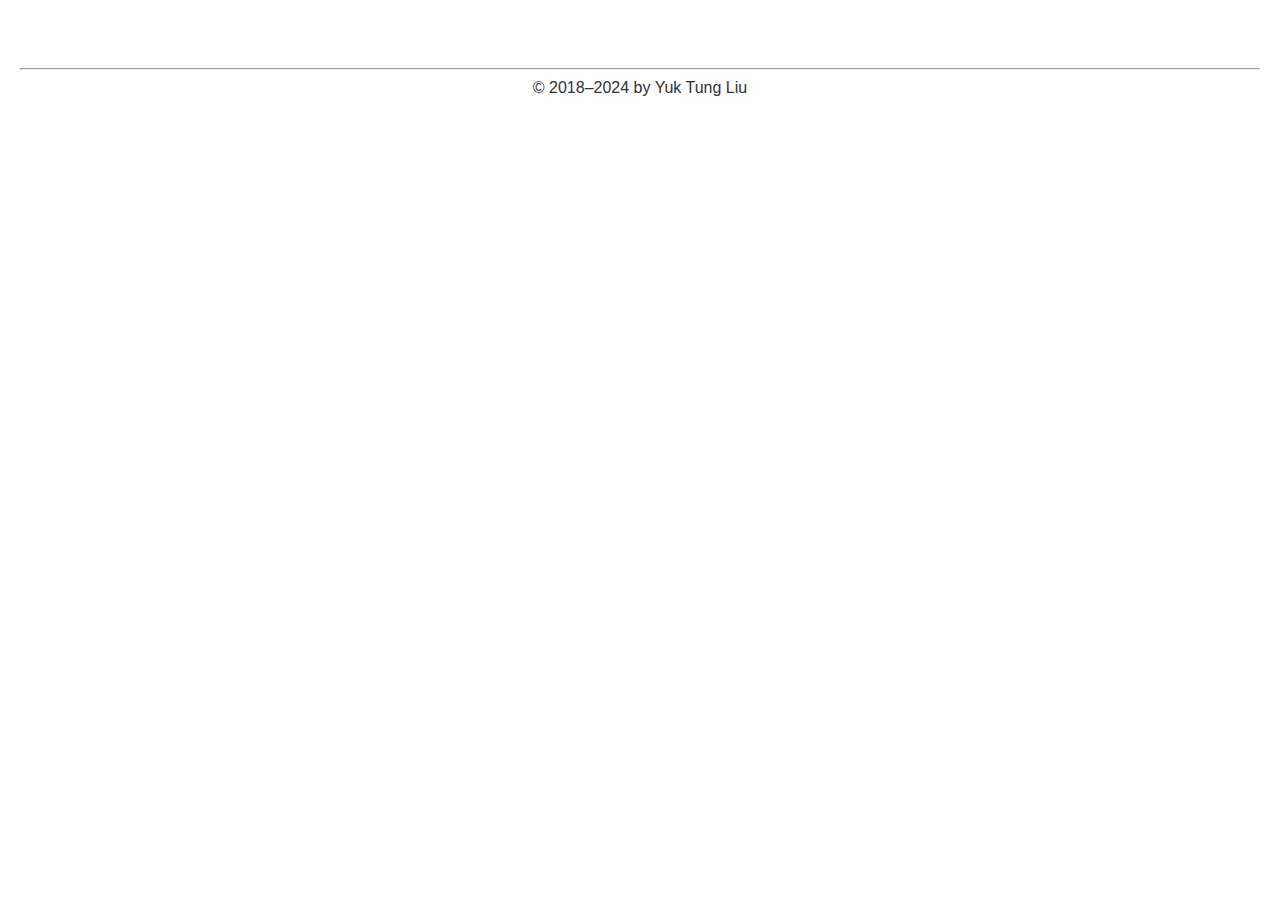
==== commit 7a67b660: "minor changes" ====
--- a/index.html
+++ b/index.html
@@ -1 +1 @@
-<!DOCTYPE html><html lang="en-US"><meta name="keywords" content="sidereal time, star charts"><meta charset="UTF-8"><head><title>Sidereal Time and Star Charts</title><link rel="stylesheet" href="sidereal_min.css"><script src="jquery-3.6.4.min.js"></script><script src="index_c.js"></script></head><body onload="init()"><div id="wrapper"><div id="riseSetArea"><p><button class="menu" onclick="backToStarCharts()">Back to Star Charts</button> <button class="menu" onclick="riseSetChangeLocs()">Locations and Dates</button> <button class="menu" onclick="riseSetMultipleDates()">Multiple Dates</button></p><div id="riseSetInputlocs"><h2>Change Locations and Dates</h2><p><b>Location 1</b></p><form name="locations" action="" method="get"><table><tr><td>Name: <input type="text" id="riseSetPlace1in"></td><td>Longitude: <input type="number" id="riseSetLong1in" step="any" min="-180" max="180"></td><td>Latitude: <input type="number" id="riseSetLat1in" step="any" min="-90" max="90"></td></tr><tr><td>Year: <input type="number" id="riseSetYear1in" step="1" min="-3000" max="3000"></td><td>Month: <input type="number" id="riseSetMonth1in" step="1" min="1" max="12"></td><td>Day: <input type="number" id="riseSetDay1in" step="1" min="1" max="31"></td></tr><tr><td>Time zone: GMT+ <input type="number" id="riseSetTz1in" step="any" min="-12" max="14"></td><td></td><td></td></tr></table><br><p><b>Location 2</b></p><table><tr><td>Name: <input type="text" id="riseSetPlace2in"></td><td>Longitude: <input type="number" id="riseSetLong2in" step="any" min="-180" max="180"></td><td>Latitude: <input type="number" id="riseSetLat2in" step="any" min="-90" max="90"></td></tr><tr><td colspan="3">Set date the same as in location 1 (same date but time zone may differ)? <input onchange='changeSyncTime(1,"riseSetSynTime")' type="radio" id="riseSetSynTimeYes" value="1">Yes &nbsp;&nbsp;&nbsp; <input onchange='changeSyncTime(0,"riseSetSynTime")' type="radio" id="riseSetSynTimeNo" value="0">No</td></tr><tr class="timeInputLoc2"><td>Year: <input type="number" id="riseSetYear2in" step="1" min="-3000" max="3000"></td><td>Month: <input type="number" id="riseSetMonth2in" step="1" min="1" max="12"></td><td>Day: <input type="number" id="riseSetDay2in" step="1" min="1" max="31"></td></tr><tr><td>Time zone: GMT+ <input type="number" id="riseSetTz2in" step="any" min="-12" max="14"></td><td></td><td></td></tr></table><br><p><input type="button" value="Submit" onclick="riseSetChangeLocationsAndDates(this.form)"></p></form><div id="riseSetErrorlocs"></div></div><br><div id="riseSetMultipleDays" style="display:none"><h1>Rise and Set Times on Multiple Dates</h1><br><div id="riseSetMultipleDaysInput" style="display:none"><br><form name="timespan" action="" method="get"><table><tr><td>Location Name: <input type="text" id="RSMultiPlacein"></td><td>Longitude: <input type="number" id="RSMultiLongin" step="any" min="-180" max="180"></td><td>Latitude: <input type="number" id="RSMultiLatin" step="any" min="-90" max="90"></td></tr><tr><td>Time zone: GMT+ <input type="number" id="RSMultiTzin" step="any" min="-12" max="14"></td><td></td><td></td></tr><tr><td colspan="3">Choose an object: <select id="objects" onchange='riseSetShowHideRADec("RSMultiRaDec")'><option disabled="disabled" selected="selected" value></option><option value="Sun">Sun</option><option value="Moon">Moon</option><option value="Mercury">Mercury</option><option value="Venus">Venus</option><option value="Mars">Mars</option><option value="Jupiter">Jupiter</option><option value="Saturn">Saturn</option><option value="Uranus">Uranus</option><option value="Neptune">Neptune</option><option value="Star">Star</option></select></td></tr><tr class="RSMultiRaDec"><td colspan="3">Enter the Ra and Dec of the star below:</td></tr><tr class="RSMultiRaDec"><td>RA (hours): <input type="number" id="RSMultiRa" step="any" min="0" max="24"></td><td>Dec. (degrees): <input type="number" id="RSMultiDec" step="any" min="-90" max="90"></td><td>Reference epoch: <input type="number" id="RSMultiEpoch" step="any" min="-200000" max="200000"></td></tr><tr><td>Start date: Year: <input type="number" id="RSMultiYear1in" step="1" min="-3000" max="3000"></td><td>Month: <input type="number" id="RSMultiMonth1in" step="1" min="1" max="12"></td><td>Day: <input type="number" id="RSMultiDay1in" step="1" min="1" max="31"></td></tr><tr><td>Stop date: Year: <input type="number" id="RSMultiYear2in" step="1" min="-3000" max="3000"></td><td>Month: <input type="number" id="RSMultiMonth2in" step="1" min="1" max="12"></td><td>Day: <input type="number" id="RSMultiDay2in" step="1" min="1" max="31"></td></tr><tr><td colspan="3">Time step: <input type="number" id="RSMultiDt" step="1" min="1"> days</td></tr></table><br><p><input type="button" value="Submit" onclick="RSMultipleDays(this.form)"></p></form><div id="RSMultiErrorlocs"></div></div><div id="RSMultiResult"></div></div><div id="riseSetMainPage"><h1>Rise and Set Times of Celestial Objects</h1><br><br><h2>Location 1: <span id="riseSetPlace1"></span></h2><p>Longitude: <span id="riseSetlong1"></span>&nbsp;&nbsp;&nbsp;&nbsp;&nbsp; Latitude: <span id="riseSetlat1"></span></p><p>Date: <span id="riseSetDate1"></span>&nbsp;&nbsp;&nbsp;&nbsp;&nbsp; Time zone: <span id="riseSetTtimeZone1"></span></p><br><p>Note that azimuth is measured from north, turning positive to the east.</p><br><h3>Sunrise, Sunset, Upper Transit and Twilights</h3><div id="riseSetSun1"></div><br><h3>Moonrise, Moonset, Upper Transit and Illumination</h3><div id="riseSetMoon1"></div><br><h3>Rise, Set, Upper Transit Times of Planets</h3><div id="riseSetPlanets1"></div><br><h3>Rise, Set and Upper Transit Times of Bright Stars</h3><div id="riseSetStars1"></div><br><br><h2>Location 2: <span id="riseSetPlace2"></span></h2><p>Longitude: <span id="riseSetlong2"></span>&nbsp;&nbsp;&nbsp;&nbsp;&nbsp; Latitude: <span id="riseSetlat2"></span></p><p>Date: <span id="riseSetDate2"></span>&nbsp;&nbsp;&nbsp;&nbsp;&nbsp; Time zone: <span id="riseSetTtimeZone2"></span></p><br><h3>Sunrise, Sunset, Upper Transit and Twilights</h3><div id="riseSetSun2"></div><br><h3>Moonrise, Moonset, Upper Transit and Illumination</h3><div id="riseSetMoon2"></div><br><h3>Rise, Set, Upper Transit Times of Planets</h3><div id="riseSetPlanets2"></div><br><h3>Rise, Set and Transit Times of Bright Stars</h3><div id="riseSetStars2"></div></div></div><br><div id="starCharts"><p><button class="menu" onclick="displayChangeLocs()">Locations and Times</button> <button class="menu" onclick="riseSetPage()">Rise and Set Times</button> <button class="menu" onclick='location.href="chartGCRS.html"'>Equatorial Chart</button></p><br><div id="inputlocs"><h2>Change Locations and Times</h2><p><b>Location 1</b></p><p><input type="radio" id="changeLoc1Manual" name="changeLoc1Button" onclick="switchChangeLocForm(1,0)"> <label for="changeLoc1Manual">Manually enter the location information</label>&nbsp;&nbsp;&nbsp;&nbsp;&nbsp; <input type="radio" id="changeLoc1Select" name="changeLoc1Button" onclick="switchChangeLocForm(1,1)"> <label for="changeLoc1Select">Choose from a database</label></p><div id="changeLoc1Form0"><p id="geoloc"><button onclick="geoloc()">Determine Location 1 by GPS/IP address</button> <span id="geolocmessage"></span></p><p id="geolocerr" style="color:red"></p><table><tr><td>Name: <input type="text" id="place1in"></td><td>Longitude: <input type="number" id="long1in" step="any" min="-180" max="180"></td><td>Latitude: <input type="number" id="lat1in" step="any" min="-90" max="90"></td></tr><tr><td>Time zone: GMT+ <input type="number" id="tz1in" step="any" min="-12" max="14"></td><td></td><td></td></tr></table><br></div><div id="changeLoc1Form1" style="display:none"></div><p>Set time:</p><table><tr><td>Year: <input type="number" id="year1in" step="1" min="-200000" max="200000"></td><td>Month: <input type="number" id="month1in" step="1" min="1" max="12"></td><td>Day: <input type="number" id="day1in" step="1" min="1" max="31"></td></tr><tr><td>Hour: <input type="number" id="hour1in" step="1" min="0" max="23"></td><td>Minute: <input type="number" id="minute1in" step="1" min="0" max="59"></td><td>Second: <input type="number" id="second1in" step="any" min="0" max="60"></td></tr></table><br><p><b>Location 2</b></p><p><input type="radio" id="changeLoc2Manual" name="changeLoc2Button" onclick="switchChangeLocForm(2,0)"> <label for="changeLoc2Manual">Manually enter the location information</label>&nbsp;&nbsp;&nbsp;&nbsp;&nbsp; <input type="radio" id="changeLoc2Select" name="changeLoc2Button" onclick="switchChangeLocForm(2,1)"> <label for="changeLoc2Select">Choose from a database</label></p><div id="changeLoc2Form0"><table><tr><td>Name: <input type="text" id="place2in"></td><td>Longitude: <input type="number" id="long2in" step="any" min="-180" max="180"></td><td>Latitude: <input type="number" id="lat2in" step="any" min="-90" max="90"></td></tr><tr><td>Time zone: GMT+ <input type="number" id="tz2in" step="any" min="-12" max="14"></td><td></td><td></td></tr></table><br></div><div id="changeLoc2Form1" style="display:none"></div><p>Set time:</p><table><tr><td colspan="3">Set the same time as in location 1 (same GMT but time zone may differ)? <input onchange='changeSyncTime(1,"synTime")' type="radio" id="synTimeYes" value="1"><label for="synTimeYes">Yes</label> &nbsp;&nbsp;&nbsp; <input onchange='changeSyncTime(0,"synTime")' type="radio" id="synTimeNo" value="0"><label for="synTimeNo">No</label></td></tr><tr class="timeInputLoc2"><td>Year: <input type="number" id="year2in" step="1" min="-200000" max="200000"></td><td>Month: <input type="number" id="month2in" step="1" min="1" max="12"></td><td>Day: <input type="number" id="day2in" step="1" min="1" max="31"></td></tr><tr class="timeInputLoc2"><td>Hour: <input type="number" id="hour2in" step="1" min="0" max="23"></td><td>Minute: <input type="number" id="minute2in" step="1" min="0" max="59"></td><td>Second: <input type="number" id="second2in" step="any" min="0" max="60"></td></tr></table><br><p><input type="button" value="Submit" onclick="changeLocationsAndTimes()"></p><div id="errorlocs"></div><br><p>The default settings can now be changed by filling in a <span class="link" onclick='slideUpLoadUrl("inputlocs","set_defaults.html")'>form</span>.</p></div><h1>Local Star Charts</h1><p>Location 1: <span id="place1"></span>&nbsp;&nbsp;&nbsp;&nbsp;&nbsp; Longitude: <span id="long1"></span>&nbsp;&nbsp;&nbsp;&nbsp;&nbsp; Latitude: <span id="lat1"></span></p><div id="warning1"></div><p>Local Time: <span id="time1"></span>,&nbsp;&nbsp;&nbsp; Sidereal Time: <span id="siderealTime1"></span></p><div class="canvaswrapper"><canvas id="loc1" width="800" height="800">CANVAS NOT SUPPORTED IN THIS BROWSER!</canvas><div id="tip1" class="tip"><div class="close" onclick='closePopup("tip1")'>&#10005;</div><div id="tip1text"></div></div></div><div class="control"><p>Show/Hide: <button id="showPlanets1" class="active" onclick='showHide(1,"Planets")'>Sun, Moon, Planets</button> <button id="showEquator1" onclick='showHide(1,"Equator")'>Equator</button> <button id="showEcliptic1" onclick='showHide(1,"Ecliptic")'>Ecliptic</button> <button id="showGalactic1" onclick='showHide(1,"Galactic")'>Galactic</button> <button id="showMilkyWay1" class="active" onclick='showHide(1,"MilkyWay")'>Milky Way</button> <button id="showConLines1" class="active" onclick='showHide(1,"ConLines")'>Con. lines</button> <button id="showConLab1" onclick='showHide(1,"ConLab")'>Con. labels</button> <button id="showDayNight1" class="active" onclick='showHide(1,"DayNight")'>Day/Night</button></p><p>Azimuth at the top = <input type="number" name="rotation" id="rotate1" style="width:40px"> degrees. <input type="submit" value="Submit" onclick="rotInput(1)"></p><div id="errRotate1"></div></div><p class="animate"><button class="setupAnimate" onclick="displayAnimationSetup(1)">Animation Setup</button> <button class="controlAnimate" onclick="Animate(1)" id="animate1">Play Animation</button> <button class="controlAnimate" onclick="playAnimation(1,1)">+1 Frame</button> <button class="controlAnimate" onclick="playAnimation(1,-1)">-1 Frame</button></p><div id="animationSetup1"></div><br><br><br><p>Location 2: <span id="place2"></span>&nbsp;&nbsp;&nbsp;&nbsp;&nbsp; Longitude: <span id="long2"></span>&nbsp;&nbsp;&nbsp;&nbsp;&nbsp; Latitude: <span id="lat2"></span></p><div id="warning2"></div><p>Local Time: <span id="time2"></span>,&nbsp;&nbsp;&nbsp; Sidereal Time: <span id="siderealTime2"></span></p><div class="canvaswrapper"><canvas id="loc2" width="800" height="800">CANVAS NOT SUPPORTED IN THIS BROWSER!</canvas><div id="tip2" class="tip"><div class="close" onclick='closePopup("tip2")'>&#10005;</div><div id="tip2text"></div></div></div><div class="control"><p>Show/Hide: <button id="showPlanets2" class="active" onclick='showHide(2,"Planets")'>Sun, Moon, Planets</button> <button id="showEquator2" onclick='showHide(2,"Equator")'>Equator</button> <button id="showEcliptic2" onclick='showHide(2,"Ecliptic")'>Ecliptic</button> <button id="showGalactic2" onclick='showHide(2,"Galactic")'>Galactic</button> <button id="showMilkyWay2" class="active" onclick='showHide(2,"MilkyWay")'>Milky Way</button> <button id="showConLines2" class="active" onclick='showHide(2,"ConLines")'>Con. lines</button> <button id="showConLab2" onclick='showHide(2,"ConLab")'>Con. labels</button> <button id="showDayNight2" class="active" onclick='showHide(2,"DayNight")'>Day/Night</button></p><p>Azimuth at the top = <input type="number" name="rotation" id="rotate2" style="width:40px"> degrees. <input type="submit" value="Submit" onclick="rotInput(2)"></p><div id="errRotate2"></div></div><p class="animate"><button class="setupAnimate" onclick="displayAnimationSetup(2)">Animation Setup</button> <button class="controlAnimate" onclick="Animate(2)" id="animate2">Play Animation</button> <button class="controlAnimate" onclick="playAnimation(2,1)">+1 Frame</button> <button class="controlAnimate" onclick="playAnimation(2,-1)">-1 Frame</button></p><div id="animationSetup2"></div><br><br><p style="margin-left:350px"><a href="Constellations.html">Constellation List</a></p><canvas id="legend" width="500" height="110">CANVAS NOT SUPPORTED IN THIS BROWSER!</canvas><br><br><h2>Description</h2><p>This webpage uses the computer's clock to obtain the current local time and then uses it to calculate the local sidereal times and plot star charts on two locations. The two default locations are at longitude 88.2434&deg;W, latitude 40.1164&deg;N (Champaign, IL, USA) and at longitude 88.2434&deg;W, latitude 30&deg;S. Sidereal times and star charts at other locations and times can be obtained by clicking the <span style="background-color:#1a8cff;color:#fff">&nbsp;Locations and Times&nbsp;</span> button at the top of the page and filling in the form.</p><p>The default settings can now be changed by filling in a <a href="set_defaults.html">form</a></p><p>Constellation labels, when active, are shown in the abbreviated form. The full names of the constellations are listed on <a href="Constellations.html">this webpage</a>.</p><p>When the Day/Night button is active, the background color of the star chart is determined by the Sun's position in the chart: light purple when the Sun is above the horizon, gradually changes to black when the Sun is below the horizon and black when the Sun is 18&deg; below the horizon.</p><p>The azimuth-at-the-top parameter is used to rotate the star chart, which is convenient for laptop and desktop users since the device's screens can't be rotated easily. 0&deg; means north is at the top, south at the bottom (useful for looking at stars near the southern horizon); 90&deg; means east is at the top, west at the bottom (useful for looking at stars near the western horizon); 180&deg; means south is at the top, north at the bottom; 270&deg; means west is at the top, east at the bottom.</p><p>The star charts are created using the <a href="https://en.wikipedia.org/wiki/Stereographic_projection" target="_blank">stereographic projection</a> with the <a href="https://en.wikipedia.org/wiki/Nadir" target="_blank">nadir</a> as the projection point. Stereographic projection is commonly used in sky maps. The mapping is conformal and shapes are preserved over a small area. However, the mapping does not preserve area. For example, a constellation is about twice as big when it is near the horizon than when it is near the zenith. This effect is quite noticeable in animations showing the diurnal motion of the sky. This feature might not be as bad, since constellations do <i>appear</i> bigger when they are close to the horizon because of the <a href="https://www.skyandtelescope.com/observing/moon-illusion-confusion11252015/" target="_blank">Moon illusion</a>. However, it should be noted that stereographic projection is not designed to model the Moon illusion and so the distortion should not be regarded as a faithful representation of human perception.</p><p>Stars in the charts can be clicked and a popup box will appear. The popup box shows further information about the star. When the time is between 3000 BCE and 3000 CE (CE = <a href="https://en.wikipedia.org/wiki/Common_Era" target="_blank">common era</a>), positions of the stars with respect to J2000.0 mean equator and equinox are corrected for proper motion and annual parallax. The apparent position with respect to the true equator and equinox of date are corrected for precession, nutation, and <a href="https://en.wikipedia.org/wiki/Aberration_of_light" target="_blank">aberration of light</a> in addition to proper motion and parallax. Outside the time interval 3000 BCE - 3000 CE, only proper motion is included in the J2000.0 position and only precession and proper motion are included in the "of date" position. In the distant past and distant future, some nearby stars are seen to move far away from their present constellations. In that case, two constellations are given. The first one has "(2000)" added to it, indicating the present constellation. The second constellation has "(year number)" added to it, indicating the constellation in that particular year. The constellation is determined by the constellation boundaries established by the Belgian astronomer Eug&egrave;ne Delporte in 1930 on behalf of the International Astronomical Union (IAU).</p><p>Sun, Moon and planets are displayed on the charts by symbols indicated above. They can also be clicked and a popup box will appear. In the popup box, the term "elongation" is the angular separation of the planet and the Sun as seen from Earth; "heliocentric" refers to quantities measured from the Sun's center; "geocentric" refers to quantity measured from Earth's center; "topocentric" refers to quantities measured from the observer's location. For example, the geocentric distance of the Moon is the distance between Moon's center and Earth's center. Topocentric distance of the Moon is the distance between the Moon's center and the observer. The difference between the geocentric and topocentric position is called the <b>diurnal parallax</b> or <b>geocentric parallax</b>. This effect is particularly important for the Moon, which can be as large as 1&deg;, but small for the Sun (&le; 8.8") and planets.</p><p>Since the resolution of the star charts is low, the positions of the Sun and planets in the star charts are calculated using <a href="https://ssd.jpl.nasa.gov/?planet_pos" target="_blank">low-precision formulae</a>. These formulae are only accurate between 3000 BCE and 3000 CE. Position of the Moon is calculated by a truncated <a href="https://ui.adsabs.harvard.edu/abs/2003A%26A...404..735C/abstract" target="_blabk">ELP/MPP02</a> series. Positions stated in the popup box are calculated using more accurate formulae (<a href="http://neoprogrammics.com/vsop87/" target="_blank">VSOP87</a> for the Sun and planets and <a href="https://ui.adsabs.harvard.edu/abs/2003A%26A...404..735C/abstract" target="_blabk">ELP/MPP02</a> for the Moon). In the popup box, when the time is between 3000 BCE and 3000 CE, the J2000.0 positions only include the <a href="https://en.wikipedia.org/wiki/Light-time_correction" target="_blank">light-time correction</a>. The "of date" apparent position includes precession, nutation and aberration of light in addition to the light-time correction. Outside the time interval 3000 BCE and 3000 CE, only precession and light-time correction are included in the "of date" position.</p><p>When plotting the celestial objects on the charts, only the precession of the Earth's spin axis is included. The <a href="http://adsabs.harvard.edu/abs/2011A%26A...534A..22V" target="_blank">formulae</a> used in the precession calculation are valid within 200,000 years before and after the years 2000.</p><p>Positions and apparent magnitudes of stars are adjusted based on their 3D motion in space, assuming they move in a straight line relative to the solar system barycenter. Since stars are very far away, only nearby stars show noticeable motion over a time span of millennia. The positions and 3D motion of stars are obtained from the <a href="https://www.astronexus.com/hyg" target="_blank">HYG 3.0 database</a>. Milky Way is generated based on the Gaia data and the <a href="http://www.skymap.com/smp_overlays.htm#milky" target="_blank">Milky Way boundary data</a> provided by Jarmo Moilanen. The detail is explained <a href="MilkyWay.html">here</a>. Deep sky objects are not included.</p><p>When the <span style="background-color:#d8d8d8">Galactic</span> button is active, the galactic equator is shown together with the location of the galactic center (if it's above the horizon). The galactic center, represented by the location of the compact radio source <a href="https://en.wikipedia.org/wiki/Sagittarius_A*" target="_blank">Sagittarius A<sup>*</sup></a>, is indicated by a magenta circle <span style="color:#ff00ff;font-size:150%">&#9679;</span>.</p><p>The physics and mathematics involved in creating the star charts is explained briefly in this <a href="docs/star_charts.pdf" target="_blank">pdf document</a> (<a href="docs/star_charts.html">HTML version</a>).</p></div></div><noscript><h2>Oops!</h2><p>You must enable JavaScript to use this page.</p><p>Please enable JavaScript and reload.</p></noscript><br><br><footer><hr><p style="text-align:center">&copy; 2018&ndash;2023 by Yuk Tung Liu</p></footer></body></html>+<!DOCTYPE html><html lang="en-US"><meta name="keywords" content="sidereal time, star charts"><meta charset="UTF-8"><head><title>Sidereal Time and Star Charts</title><link rel="stylesheet" href="sidereal_min.css"><script src="jquery-3.3.1.min.js"></script><script src="index_c.js"></script></head><body onload="init()"><div id="wrapper"><div id="riseSetArea"><p><button class="menu" onclick="backToStarCharts()">Back to Star Charts</button> <button class="menu" onclick="riseSetChangeLocs()">Locations and Dates</button> <button class="menu" onclick="riseSetMultipleDates()">Multiple Dates</button></p><div id="riseSetInputlocs"><h2>Change Locations and Dates</h2><p><b>Location 1</b></p><form name="locations" action="" method="get"><table><tr><td>Name: <input type="text" id="riseSetPlace1in"></td><td>Longitude: <input type="number" id="riseSetLong1in" step="any" min="-180" max="180"></td><td>Latitude: <input type="number" id="riseSetLat1in" step="any" min="-90" max="90"></td></tr><tr><td>Year: <input type="number" id="riseSetYear1in" step="1" min="-3000" max="3000"></td><td>Month: <input type="number" id="riseSetMonth1in" step="1" min="1" max="12"></td><td>Day: <input type="number" id="riseSetDay1in" step="1" min="1" max="31"></td></tr><tr><td>Time zone: GMT+ <input type="number" id="riseSetTz1in" step="any" min="-12" max="14"></td><td></td><td></td></tr></table><br><p><b>Location 2</b></p><table><tr><td>Name: <input type="text" id="riseSetPlace2in"></td><td>Longitude: <input type="number" id="riseSetLong2in" step="any" min="-180" max="180"></td><td>Latitude: <input type="number" id="riseSetLat2in" step="any" min="-90" max="90"></td></tr><tr><td colspan="3">Set date the same as in location 1 (same date but time zone may differ)? <input onchange='changeSyncTime(1,"riseSetSynTime")' type="radio" id="riseSetSynTimeYes" value="1">Yes &nbsp;&nbsp;&nbsp; <input onchange='changeSyncTime(0,"riseSetSynTime")' type="radio" id="riseSetSynTimeNo" value="0">No</td></tr><tr class="timeInputLoc2"><td>Year: <input type="number" id="riseSetYear2in" step="1" min="-3000" max="3000"></td><td>Month: <input type="number" id="riseSetMonth2in" step="1" min="1" max="12"></td><td>Day: <input type="number" id="riseSetDay2in" step="1" min="1" max="31"></td></tr><tr><td>Time zone: GMT+ <input type="number" id="riseSetTz2in" step="any" min="-12" max="14"></td><td></td><td></td></tr></table><br><p><input type="button" value="Submit" onclick="riseSetChangeLocationsAndDates(this.form)"></p></form><div id="riseSetErrorlocs"></div></div><br><div id="riseSetMultipleDays" style="display:none"><h1>Rise and Set Times on Multiple Dates</h1><br><div id="riseSetMultipleDaysInput" style="display:none"><br><form name="timespan" action="" method="get"><table><tr><td>Location Name: <input type="text" id="RSMultiPlacein"></td><td>Longitude: <input type="number" id="RSMultiLongin" step="any" min="-180" max="180"></td><td>Latitude: <input type="number" id="RSMultiLatin" step="any" min="-90" max="90"></td></tr><tr><td>Time zone: GMT+ <input type="number" id="RSMultiTzin" step="any" min="-12" max="14"></td><td></td><td></td></tr><tr><td colspan="3">Choose an object: <select id="objects" onchange='riseSetShowHideRADec("RSMultiRaDec")'><option disabled="disabled" selected="selected" value></option><option value="Sun">Sun</option><option value="Moon">Moon</option><option value="Mercury">Mercury</option><option value="Venus">Venus</option><option value="Mars">Mars</option><option value="Jupiter">Jupiter</option><option value="Saturn">Saturn</option><option value="Uranus">Uranus</option><option value="Neptune">Neptune</option><option value="Star">Star</option></select></td></tr><tr class="RSMultiRaDec"><td colspan="3">Enter the Ra and Dec of the star below:</td></tr><tr class="RSMultiRaDec"><td>RA (hours): <input type="number" id="RSMultiRa" step="any" min="0" max="24"></td><td>Dec. (degrees): <input type="number" id="RSMultiDec" step="any" min="-90" max="90"></td><td>Reference epoch: <input type="number" id="RSMultiEpoch" step="any" min="-200000" max="200000"></td></tr><tr><td>Start date: Year: <input type="number" id="RSMultiYear1in" step="1" min="-3000" max="3000"></td><td>Month: <input type="number" id="RSMultiMonth1in" step="1" min="1" max="12"></td><td>Day: <input type="number" id="RSMultiDay1in" step="1" min="1" max="31"></td></tr><tr><td>Stop date: Year: <input type="number" id="RSMultiYear2in" step="1" min="-3000" max="3000"></td><td>Month: <input type="number" id="RSMultiMonth2in" step="1" min="1" max="12"></td><td>Day: <input type="number" id="RSMultiDay2in" step="1" min="1" max="31"></td></tr><tr><td colspan="3">Time step: <input type="number" id="RSMultiDt" step="1" min="1"> days</td></tr></table><br><p><input type="button" value="Submit" onclick="RSMultipleDays(this.form)"></p></form><div id="RSMultiErrorlocs"></div></div><div id="RSMultiResult"></div></div><div id="riseSetMainPage"><h1>Rise and Set Times of Celestial Objects</h1><br><br><h2>Location 1: <span id="riseSetPlace1"></span></h2><p>Longitude: <span id="riseSetlong1"></span>&nbsp;&nbsp;&nbsp;&nbsp;&nbsp; Latitude: <span id="riseSetlat1"></span></p><p>Date: <span id="riseSetDate1"></span>&nbsp;&nbsp;&nbsp;&nbsp;&nbsp; Time zone: <span id="riseSetTtimeZone1"></span></p><br><p>Note that azimuth is measured from north, turning positive to the east.</p><br><h3>Sunrise, Sunset, Upper Transit and Twilights</h3><div id="riseSetSun1"></div><br><h3>Moonrise, Moonset, Upper Transit and Illumination</h3><div id="riseSetMoon1"></div><br><h3>Rise, Set, Upper Transit Times of Planets</h3><div id="riseSetPlanets1"></div><br><h3>Rise, Set and Upper Transit Times of Bright Stars</h3><div id="riseSetStars1"></div><br><br><h2>Location 2: <span id="riseSetPlace2"></span></h2><p>Longitude: <span id="riseSetlong2"></span>&nbsp;&nbsp;&nbsp;&nbsp;&nbsp; Latitude: <span id="riseSetlat2"></span></p><p>Date: <span id="riseSetDate2"></span>&nbsp;&nbsp;&nbsp;&nbsp;&nbsp; Time zone: <span id="riseSetTtimeZone2"></span></p><br><h3>Sunrise, Sunset, Upper Transit and Twilights</h3><div id="riseSetSun2"></div><br><h3>Moonrise, Moonset, Upper Transit and Illumination</h3><div id="riseSetMoon2"></div><br><h3>Rise, Set, Upper Transit Times of Planets</h3><div id="riseSetPlanets2"></div><br><h3>Rise, Set and Transit Times of Bright Stars</h3><div id="riseSetStars2"></div></div></div><br><div id="starCharts"><p><button class="menu" onclick="displayChangeLocs()">Locations and Times</button> <button class="menu" onclick="riseSetPage()">Rise and Set Times</button> <button class="menu" onclick='location.href="chartGCRS.html"'>Equatorial Chart</button></p><br><div id="inputlocs"><h2>Change Locations and Times</h2><p><b>Location 1</b></p><p><input type="radio" id="changeLoc1Manual" name="changeLoc1Button" onclick="switchChangeLocForm(1,0)"> <label for="changeLoc1Manual">Manually enter the location information</label>&nbsp;&nbsp;&nbsp;&nbsp;&nbsp; <input type="radio" id="changeLoc1Select" name="changeLoc1Button" onclick="switchChangeLocForm(1,1)"> <label for="changeLoc1Select">Choose from a database</label></p><div id="changeLoc1Form0"><p id="geoloc"><button onclick="geoloc()">Determine Location 1 by GPS/IP address</button> <span id="geolocmessage"></span></p><p id="geolocerr" style="color:red"></p><table><tr><td>Name: <input type="text" id="place1in"></td><td>Longitude: <input type="number" id="long1in" step="any" min="-180" max="180"></td><td>Latitude: <input type="number" id="lat1in" step="any" min="-90" max="90"></td></tr><tr><td>Time zone: GMT+ <input type="number" id="tz1in" step="any" min="-12" max="14"></td><td></td><td></td></tr></table><br></div><div id="changeLoc1Form1" style="display:none"></div><p>Set time:</p><table><tr><td>Year: <input type="number" id="year1in" step="1" min="-200000" max="200000"></td><td>Month: <input type="number" id="month1in" step="1" min="1" max="12"></td><td>Day: <input type="number" id="day1in" step="1" min="1" max="31"></td></tr><tr><td>Hour: <input type="number" id="hour1in" step="1" min="0" max="23"></td><td>Minute: <input type="number" id="minute1in" step="1" min="0" max="59"></td><td>Second: <input type="number" id="second1in" step="any" min="0" max="60"></td></tr></table><br><p><b>Location 2</b></p><p><input type="radio" id="changeLoc2Manual" name="changeLoc2Button" onclick="switchChangeLocForm(2,0)"> <label for="changeLoc2Manual">Manually enter the location information</label>&nbsp;&nbsp;&nbsp;&nbsp;&nbsp; <input type="radio" id="changeLoc2Select" name="changeLoc2Button" onclick="switchChangeLocForm(2,1)"> <label for="changeLoc2Select">Choose from a database</label></p><div id="changeLoc2Form0"><table><tr><td>Name: <input type="text" id="place2in"></td><td>Longitude: <input type="number" id="long2in" step="any" min="-180" max="180"></td><td>Latitude: <input type="number" id="lat2in" step="any" min="-90" max="90"></td></tr><tr><td>Time zone: GMT+ <input type="number" id="tz2in" step="any" min="-12" max="14"></td><td></td><td></td></tr></table><br></div><div id="changeLoc2Form1" style="display:none"></div><p>Set time:</p><table><tr><td colspan="3">Set the same time as in location 1 (same GMT but time zone may differ)? <input onchange='changeSyncTime(1,"synTime")' type="radio" id="synTimeYes" value="1"><label for="synTimeYes">Yes</label> &nbsp;&nbsp;&nbsp; <input onchange='changeSyncTime(0,"synTime")' type="radio" id="synTimeNo" value="0"><label for="synTimeNo">No</label></td></tr><tr class="timeInputLoc2"><td>Year: <input type="number" id="year2in" step="1" min="-200000" max="200000"></td><td>Month: <input type="number" id="month2in" step="1" min="1" max="12"></td><td>Day: <input type="number" id="day2in" step="1" min="1" max="31"></td></tr><tr class="timeInputLoc2"><td>Hour: <input type="number" id="hour2in" step="1" min="0" max="23"></td><td>Minute: <input type="number" id="minute2in" step="1" min="0" max="59"></td><td>Second: <input type="number" id="second2in" step="any" min="0" max="60"></td></tr></table><br><p><input type="button" value="Submit" onclick="changeLocationsAndTimes()"></p><div id="errorlocs"></div><br><p>The default settings can now be changed by filling in a <span class="link" onclick='slideUpLoadUrl("inputlocs","set_defaults.html")'>form</span>.</p></div><h1>Local Star Charts</h1><p>Location 1: <span id="place1"></span>&nbsp;&nbsp;&nbsp;&nbsp;&nbsp; Longitude: <span id="long1"></span>&nbsp;&nbsp;&nbsp;&nbsp;&nbsp; Latitude: <span id="lat1"></span></p><div id="warning1"></div><p>Local Time: <span id="time1"></span>,&nbsp;&nbsp;&nbsp; Sidereal Time: <span id="siderealTime1"></span></p><div class="canvaswrapper"><canvas id="loc1" width="800" height="800">CANVAS NOT SUPPORTED IN THIS BROWSER!</canvas><div id="tip1" class="tip"><div class="close" onclick='closePopup("tip1")'>&#10005;</div><div id="tip1text"></div></div></div><div class="control"><p>Show/Hide: <button id="showPlanets1" class="active" onclick='showHide(1,"Planets")'>Sun, Moon, Planets</button> <button id="showEquator1" onclick='showHide(1,"Equator")'>Equator</button> <button id="showEcliptic1" onclick='showHide(1,"Ecliptic")'>Ecliptic</button> <button id="showGalactic1" onclick='showHide(1,"Galactic")'>Galactic</button> <button id="showMilkyWay1" class="active" onclick='showHide(1,"MilkyWay")'>Milky Way</button> <button id="showConLines1" class="active" onclick='showHide(1,"ConLines")'>Con. lines</button> <button id="showConLab1" onclick='showHide(1,"ConLab")'>Con. labels</button> <button id="showDayNight1" class="active" onclick='showHide(1,"DayNight")'>Day/Night</button></p><p>Azimuth at the top = <input type="number" name="rotation" id="rotate1" style="width:40px"> degrees. <input type="submit" value="Submit" onclick="rotInput(1)"></p><div id="errRotate1"></div></div><p class="animate"><button class="setupAnimate" onclick="displayAnimationSetup(1)">Animation Setup</button> <button class="controlAnimate" onclick="Animate(1)" id="animate1">Play Animation</button> <button class="controlAnimate" onclick="playAnimation(1,1)">+1 Frame</button> <button class="controlAnimate" onclick="playAnimation(1,-1)">-1 Frame</button></p><div id="animationSetup1"></div><br><br><br><p>Location 2: <span id="place2"></span>&nbsp;&nbsp;&nbsp;&nbsp;&nbsp; Longitude: <span id="long2"></span>&nbsp;&nbsp;&nbsp;&nbsp;&nbsp; Latitude: <span id="lat2"></span></p><div id="warning2"></div><p>Local Time: <span id="time2"></span>,&nbsp;&nbsp;&nbsp; Sidereal Time: <span id="siderealTime2"></span></p><div class="canvaswrapper"><canvas id="loc2" width="800" height="800">CANVAS NOT SUPPORTED IN THIS BROWSER!</canvas><div id="tip2" class="tip"><div class="close" onclick='closePopup("tip2")'>&#10005;</div><div id="tip2text"></div></div></div><div class="control"><p>Show/Hide: <button id="showPlanets2" class="active" onclick='showHide(2,"Planets")'>Sun, Moon, Planets</button> <button id="showEquator2" onclick='showHide(2,"Equator")'>Equator</button> <button id="showEcliptic2" onclick='showHide(2,"Ecliptic")'>Ecliptic</button> <button id="showGalactic2" onclick='showHide(2,"Galactic")'>Galactic</button> <button id="showMilkyWay2" class="active" onclick='showHide(2,"MilkyWay")'>Milky Way</button> <button id="showConLines2" class="active" onclick='showHide(2,"ConLines")'>Con. lines</button> <button id="showConLab2" onclick='showHide(2,"ConLab")'>Con. labels</button> <button id="showDayNight2" class="active" onclick='showHide(2,"DayNight")'>Day/Night</button></p><p>Azimuth at the top = <input type="number" name="rotation" id="rotate2" style="width:40px"> degrees. <input type="submit" value="Submit" onclick="rotInput(2)"></p><div id="errRotate2"></div></div><p class="animate"><button class="setupAnimate" onclick="displayAnimationSetup(2)">Animation Setup</button> <button class="controlAnimate" onclick="Animate(2)" id="animate2">Play Animation</button> <button class="controlAnimate" onclick="playAnimation(2,1)">+1 Frame</button> <button class="controlAnimate" onclick="playAnimation(2,-1)">-1 Frame</button></p><div id="animationSetup2"></div><br><br><p style="margin-left:350px"><a href="Constellations.html">Constellation List</a></p><canvas id="legend" width="500" height="110">CANVAS NOT SUPPORTED IN THIS BROWSER!</canvas><br><br><h2>Description</h2><p>This webpage uses the computer's clock to obtain the current local time and then uses it to calculate the local sidereal times and plot star charts on two locations. The two default locations are at longitude 88.2434&deg;W, latitude 40.1164&deg;N (Champaign, IL, USA) and at longitude 88.2434&deg;W, latitude 30&deg;S. Sidereal times and star charts at other locations and times can be obtained by clicking the <span style="background-color:#1a8cff;color:#fff">&nbsp;Locations and Times&nbsp;</span> button at the top of the page and filling in the form.</p><p>The default settings can now be changed by filling in a <a href="set_defaults.html">form</a></p><p>Constellation labels, when active, are shown in the abbreviated form. The full names of the constellations are listed on <a href="Constellations.html">this webpage</a>.</p><p>When the Day/Night button is active, the background color of the star chart is determined by the Sun's position in the chart: light purple when the Sun is above the horizon, gradually changes to black when the Sun is below the horizon and black when the Sun is 18&deg; below the horizon.</p><p>The azimuth-at-the-top parameter is used to rotate the star chart, which is convenient for laptop and desktop users since the device's screens can't be rotated easily. 0&deg; means north is at the top, south at the bottom (useful for looking at stars near the southern horizon); 90&deg; means east is at the top, west at the bottom (useful for looking at stars near the western horizon); 180&deg; means south is at the top, north at the bottom; 270&deg; means west is at the top, east at the bottom.</p><p>The star charts are created using the <a href="https://en.wikipedia.org/wiki/Stereographic_projection" target="_blank">stereographic projection</a> with the <a href="https://en.wikipedia.org/wiki/Nadir" target="_blank">nadir</a> as the projection point. Stereographic projection is commonly used in sky maps. The mapping is conformal and shapes are preserved over a small area. However, the mapping does not preserve area. For example, a constellation is about twice as big when it is near the horizon than when it is near the zenith. This effect is quite noticeable in animations showing the diurnal motion of the sky. This feature might not be as bad, since constellations do <i>appear</i> bigger when they are close to the horizon because of the <a href="https://www.skyandtelescope.com/observing/moon-illusion-confusion11252015/" target="_blank">Moon illusion</a>. However, it should be noted that stereographic projection is not designed to model the Moon illusion and so the distortion should not be regarded as a faithful representation of human perception.</p><p>Stars in the charts can be clicked and a popup box will appear. The popup box shows further information about the star. When the time is between 3000 BCE and 3000 CE (CE = <a href="https://en.wikipedia.org/wiki/Common_Era" target="_blank">common era</a>), positions of the stars with respect to J2000.0 mean equator and equinox are corrected for proper motion and annual parallax. The apparent position with respect to the true equator and equinox of date are corrected for precession, nutation, and <a href="https://en.wikipedia.org/wiki/Aberration_of_light" target="_blank">aberration of light</a> in addition to proper motion and parallax. Outside the time interval 3000 BCE - 3000 CE, only proper motion is included in the J2000.0 position and only precession and proper motion are included in the "of date" position. In the distant past and distant future, some nearby stars are seen to move far away from their present constellations. In that case, two constellations are given. The first one has "(2000)" added to it, indicating the present constellation. The second constellation has "(year number)" added to it, indicating the constellation in that particular year. The constellation is determined by the constellation boundaries established by the Belgian astronomer Eug&egrave;ne Delporte in 1930 on behalf of the International Astronomical Union (IAU).</p><p>Sun, Moon and planets are displayed on the charts by symbols indicated above. They can also be clicked and a popup box will appear. In the popup box, the term "elongation" is the angular separation of the planet and the Sun as seen from Earth; "heliocentric" refers to quantities measured from the Sun's center; "geocentric" refers to quantity measured from Earth's center; "topocentric" refers to quantities measured from the observer's location. For example, the geocentric distance of the Moon is the distance between Moon's center and Earth's center. Topocentric distance of the Moon is the distance between the Moon's center and the observer. The difference between the geocentric and topocentric position is called the <b>diurnal parallax</b> or <b>geocentric parallax</b>. This effect is particularly important for the Moon, which can be as large as 1&deg;, but small for the Sun (&le; 8.8") and planets.</p><p>Since the resolution of the star charts is low, the positions of the Sun and planets in the star charts are calculated using <a href="https://ssd.jpl.nasa.gov/?planet_pos" target="_blank">low-precision formulae</a>. These formulae are only accurate between 3000 BCE and 3000 CE. Position of the Moon is calculated by a truncated <a href="https://ui.adsabs.harvard.edu/abs/2003A%26A...404..735C/abstract" target="_blabk">ELP/MPP02</a> series. Positions stated in the popup box are calculated using more accurate formulae (<a href="http://neoprogrammics.com/vsop87/" target="_blank">VSOP87</a> for the Sun and planets and <a href="https://ui.adsabs.harvard.edu/abs/2003A%26A...404..735C/abstract" target="_blabk">ELP/MPP02</a> for the Moon). In the popup box, when the time is between 3000 BCE and 3000 CE, the J2000.0 positions only include the <a href="https://en.wikipedia.org/wiki/Light-time_correction" target="_blank">light-time correction</a>. The "of date" apparent position includes precession, nutation and aberration of light in addition to the light-time correction. Outside the time interval 3000 BCE and 3000 CE, only precession and light-time correction are included in the "of date" position.</p><p>When plotting the celestial objects on the charts, only the precession of the Earth's spin axis is included. The <a href="http://adsabs.harvard.edu/abs/2011A%26A...534A..22V" target="_blank">formulae</a> used in the precession calculation are valid within 200,000 years before and after the years 2000.</p><p>Positions and apparent magnitudes of stars are adjusted based on their 3D motion in space, assuming they move in a straight line relative to the solar system barycenter. Since stars are very far away, only nearby stars show noticeable motion over a time span of millennia. The positions and 3D motion of stars are obtained from the <a href="https://www.astronexus.com/hyg" target="_blank">HYG 3.0 database</a>. Milky Way is generated based on the Gaia data and the <a href="http://www.skymap.com/smp_overlays.htm#milky" target="_blank">Milky Way boundary data</a> provided by Jarmo Moilanen. The detail is explained <a href="MilkyWay.html">here</a>. Deep sky objects are not included.</p><p>When the <span style="background-color:#d8d8d8">Galactic</span> button is active, the galactic equator is shown together with the location of the galactic center (if it's above the horizon). The galactic center, represented by the location of the compact radio source <a href="https://en.wikipedia.org/wiki/Sagittarius_A*" target="_blank">Sagittarius A<sup>*</sup></a>, is indicated by a magenta circle <span style="color:#ff00ff;font-size:150%">&#9679;</span>.</p><p>The physics and mathematics involved in creating the star charts is explained briefly in this <a href="docs/star_charts.pdf" target="_blank">pdf document</a> (<a href="docs/star_charts.html">HTML version</a>).</p></div></div><noscript><h2>Oops!</h2><p>You must enable JavaScript to use this page.</p><p>Please enable JavaScript and reload.</p></noscript><br><br><footer><hr><p style="text-align:center">&copy; 2018&ndash;2024 by Yuk Tung Liu</p></footer></body></html>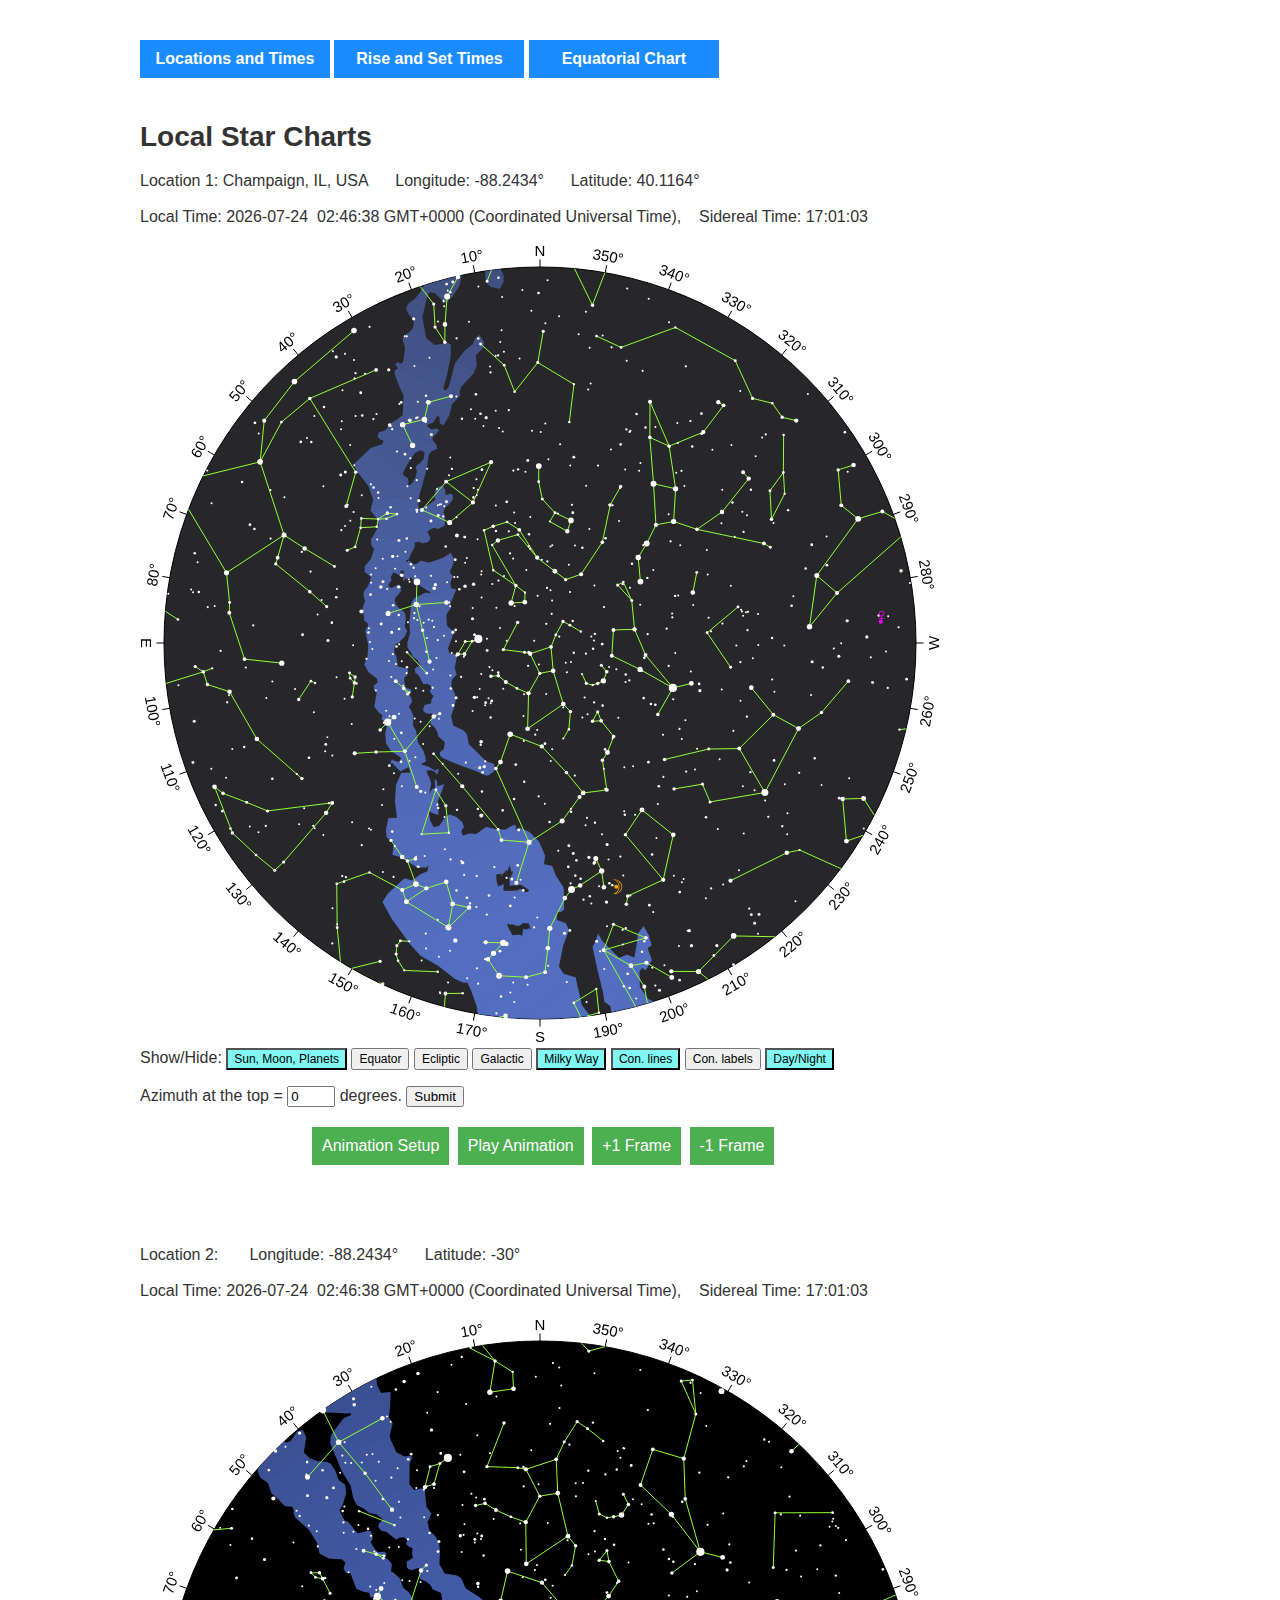
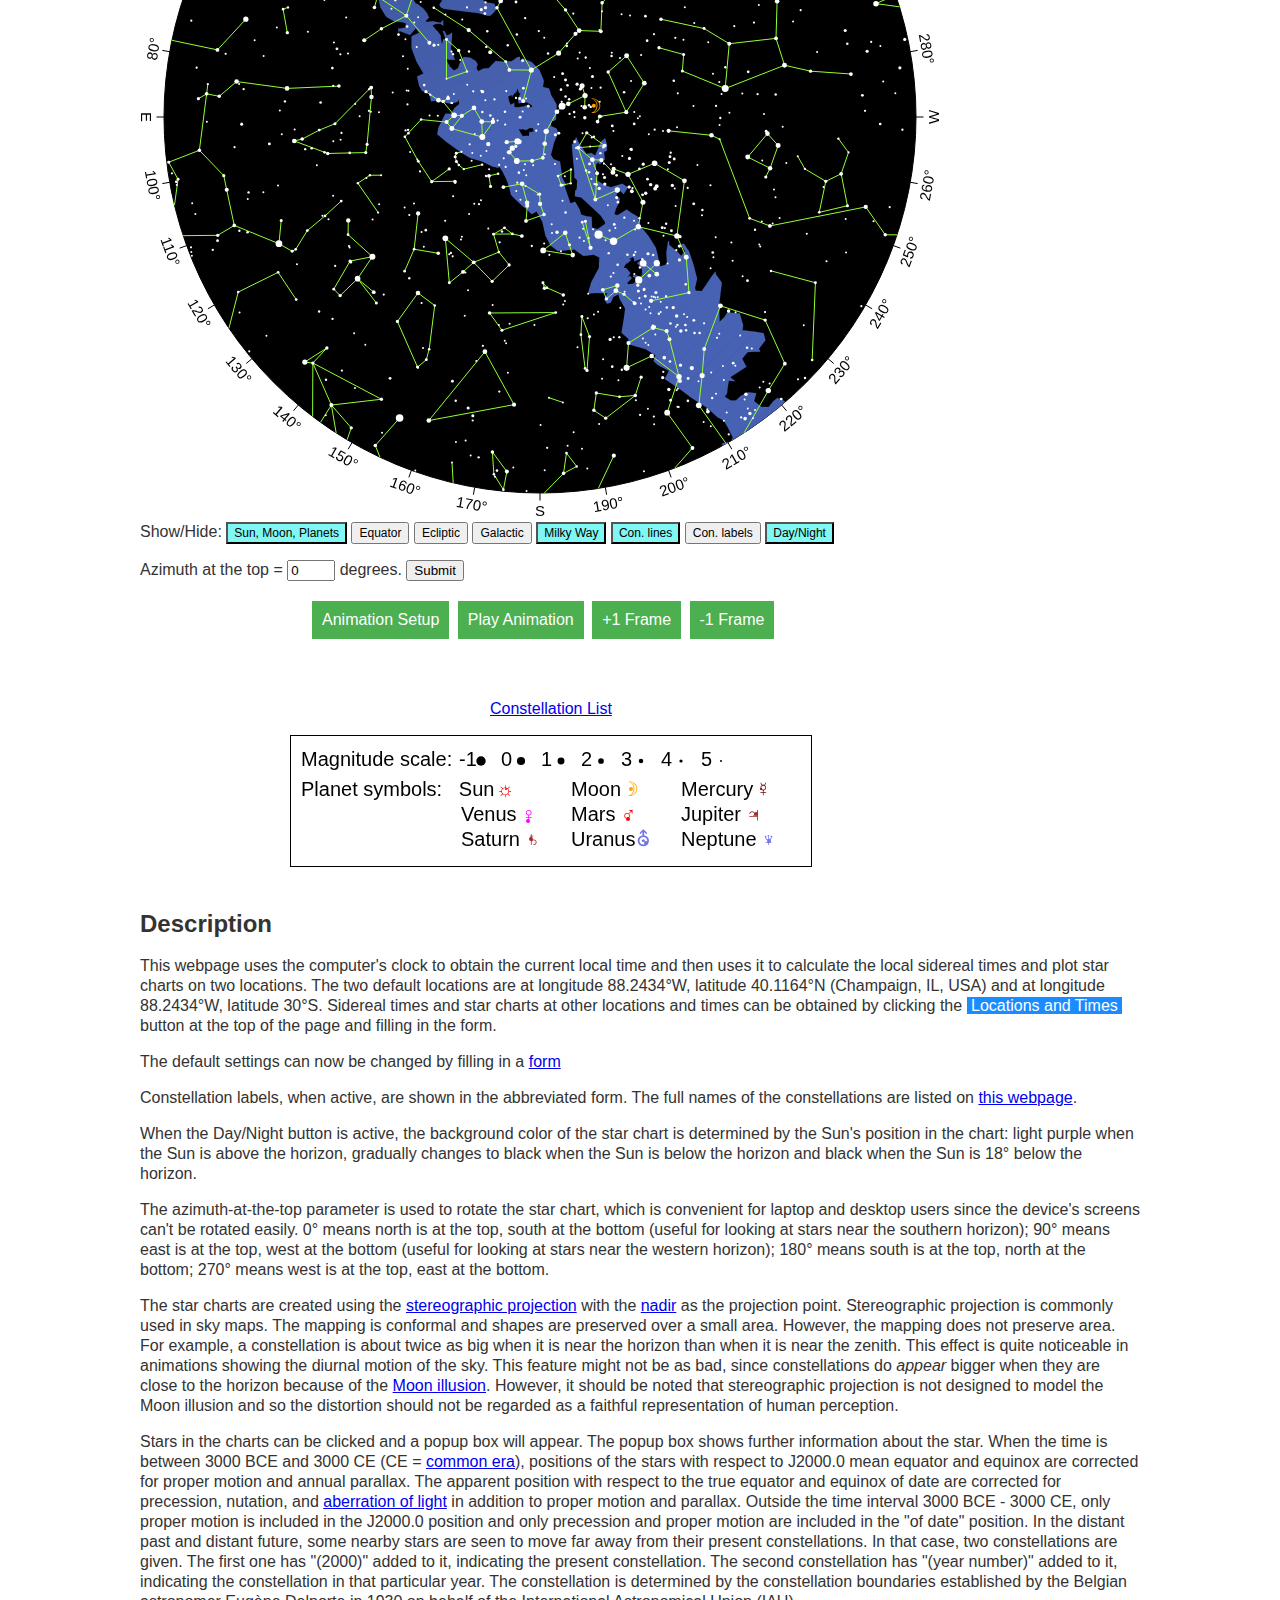
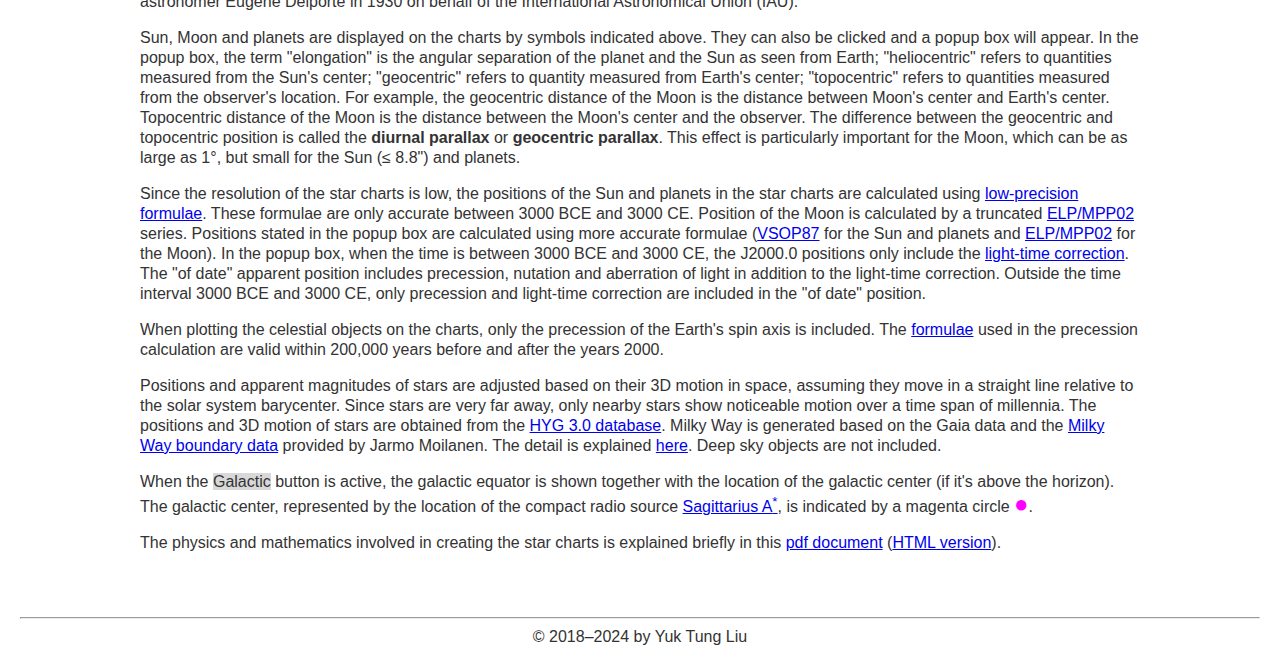
==== commit 4f753456: "fixed bugs" ====
--- a/index.html
+++ b/index.html
@@ -1 +1 @@
-<!DOCTYPE html><html lang="en-US"><meta name="keywords" content="sidereal time, star charts"><meta charset="UTF-8"><head><title>Sidereal Time and Star Charts</title><link rel="stylesheet" href="sidereal_min.css"><script src="jquery-3.3.1.min.js"></script><script src="index_c.js"></script></head><body onload="init()"><div id="wrapper"><div id="riseSetArea"><p><button class="menu" onclick="backToStarCharts()">Back to Star Charts</button> <button class="menu" onclick="riseSetChangeLocs()">Locations and Dates</button> <button class="menu" onclick="riseSetMultipleDates()">Multiple Dates</button></p><div id="riseSetInputlocs"><h2>Change Locations and Dates</h2><p><b>Location 1</b></p><form name="locations" action="" method="get"><table><tr><td>Name: <input type="text" id="riseSetPlace1in"></td><td>Longitude: <input type="number" id="riseSetLong1in" step="any" min="-180" max="180"></td><td>Latitude: <input type="number" id="riseSetLat1in" step="any" min="-90" max="90"></td></tr><tr><td>Year: <input type="number" id="riseSetYear1in" step="1" min="-3000" max="3000"></td><td>Month: <input type="number" id="riseSetMonth1in" step="1" min="1" max="12"></td><td>Day: <input type="number" id="riseSetDay1in" step="1" min="1" max="31"></td></tr><tr><td>Time zone: GMT+ <input type="number" id="riseSetTz1in" step="any" min="-12" max="14"></td><td></td><td></td></tr></table><br><p><b>Location 2</b></p><table><tr><td>Name: <input type="text" id="riseSetPlace2in"></td><td>Longitude: <input type="number" id="riseSetLong2in" step="any" min="-180" max="180"></td><td>Latitude: <input type="number" id="riseSetLat2in" step="any" min="-90" max="90"></td></tr><tr><td colspan="3">Set date the same as in location 1 (same date but time zone may differ)? <input onchange='changeSyncTime(1,"riseSetSynTime")' type="radio" id="riseSetSynTimeYes" value="1">Yes &nbsp;&nbsp;&nbsp; <input onchange='changeSyncTime(0,"riseSetSynTime")' type="radio" id="riseSetSynTimeNo" value="0">No</td></tr><tr class="timeInputLoc2"><td>Year: <input type="number" id="riseSetYear2in" step="1" min="-3000" max="3000"></td><td>Month: <input type="number" id="riseSetMonth2in" step="1" min="1" max="12"></td><td>Day: <input type="number" id="riseSetDay2in" step="1" min="1" max="31"></td></tr><tr><td>Time zone: GMT+ <input type="number" id="riseSetTz2in" step="any" min="-12" max="14"></td><td></td><td></td></tr></table><br><p><input type="button" value="Submit" onclick="riseSetChangeLocationsAndDates(this.form)"></p></form><div id="riseSetErrorlocs"></div></div><br><div id="riseSetMultipleDays" style="display:none"><h1>Rise and Set Times on Multiple Dates</h1><br><div id="riseSetMultipleDaysInput" style="display:none"><br><form name="timespan" action="" method="get"><table><tr><td>Location Name: <input type="text" id="RSMultiPlacein"></td><td>Longitude: <input type="number" id="RSMultiLongin" step="any" min="-180" max="180"></td><td>Latitude: <input type="number" id="RSMultiLatin" step="any" min="-90" max="90"></td></tr><tr><td>Time zone: GMT+ <input type="number" id="RSMultiTzin" step="any" min="-12" max="14"></td><td></td><td></td></tr><tr><td colspan="3">Choose an object: <select id="objects" onchange='riseSetShowHideRADec("RSMultiRaDec")'><option disabled="disabled" selected="selected" value></option><option value="Sun">Sun</option><option value="Moon">Moon</option><option value="Mercury">Mercury</option><option value="Venus">Venus</option><option value="Mars">Mars</option><option value="Jupiter">Jupiter</option><option value="Saturn">Saturn</option><option value="Uranus">Uranus</option><option value="Neptune">Neptune</option><option value="Star">Star</option></select></td></tr><tr class="RSMultiRaDec"><td colspan="3">Enter the Ra and Dec of the star below:</td></tr><tr class="RSMultiRaDec"><td>RA (hours): <input type="number" id="RSMultiRa" step="any" min="0" max="24"></td><td>Dec. (degrees): <input type="number" id="RSMultiDec" step="any" min="-90" max="90"></td><td>Reference epoch: <input type="number" id="RSMultiEpoch" step="any" min="-200000" max="200000"></td></tr><tr><td>Start date: Year: <input type="number" id="RSMultiYear1in" step="1" min="-3000" max="3000"></td><td>Month: <input type="number" id="RSMultiMonth1in" step="1" min="1" max="12"></td><td>Day: <input type="number" id="RSMultiDay1in" step="1" min="1" max="31"></td></tr><tr><td>Stop date: Year: <input type="number" id="RSMultiYear2in" step="1" min="-3000" max="3000"></td><td>Month: <input type="number" id="RSMultiMonth2in" step="1" min="1" max="12"></td><td>Day: <input type="number" id="RSMultiDay2in" step="1" min="1" max="31"></td></tr><tr><td colspan="3">Time step: <input type="number" id="RSMultiDt" step="1" min="1"> days</td></tr></table><br><p><input type="button" value="Submit" onclick="RSMultipleDays(this.form)"></p></form><div id="RSMultiErrorlocs"></div></div><div id="RSMultiResult"></div></div><div id="riseSetMainPage"><h1>Rise and Set Times of Celestial Objects</h1><br><br><h2>Location 1: <span id="riseSetPlace1"></span></h2><p>Longitude: <span id="riseSetlong1"></span>&nbsp;&nbsp;&nbsp;&nbsp;&nbsp; Latitude: <span id="riseSetlat1"></span></p><p>Date: <span id="riseSetDate1"></span>&nbsp;&nbsp;&nbsp;&nbsp;&nbsp; Time zone: <span id="riseSetTtimeZone1"></span></p><br><p>Note that azimuth is measured from north, turning positive to the east.</p><br><h3>Sunrise, Sunset, Upper Transit and Twilights</h3><div id="riseSetSun1"></div><br><h3>Moonrise, Moonset, Upper Transit and Illumination</h3><div id="riseSetMoon1"></div><br><h3>Rise, Set, Upper Transit Times of Planets</h3><div id="riseSetPlanets1"></div><br><h3>Rise, Set and Upper Transit Times of Bright Stars</h3><div id="riseSetStars1"></div><br><br><h2>Location 2: <span id="riseSetPlace2"></span></h2><p>Longitude: <span id="riseSetlong2"></span>&nbsp;&nbsp;&nbsp;&nbsp;&nbsp; Latitude: <span id="riseSetlat2"></span></p><p>Date: <span id="riseSetDate2"></span>&nbsp;&nbsp;&nbsp;&nbsp;&nbsp; Time zone: <span id="riseSetTtimeZone2"></span></p><br><h3>Sunrise, Sunset, Upper Transit and Twilights</h3><div id="riseSetSun2"></div><br><h3>Moonrise, Moonset, Upper Transit and Illumination</h3><div id="riseSetMoon2"></div><br><h3>Rise, Set, Upper Transit Times of Planets</h3><div id="riseSetPlanets2"></div><br><h3>Rise, Set and Transit Times of Bright Stars</h3><div id="riseSetStars2"></div></div></div><br><div id="starCharts"><p><button class="menu" onclick="displayChangeLocs()">Locations and Times</button> <button class="menu" onclick="riseSetPage()">Rise and Set Times</button> <button class="menu" onclick='location.href="chartGCRS.html"'>Equatorial Chart</button></p><br><div id="inputlocs"><h2>Change Locations and Times</h2><p><b>Location 1</b></p><p><input type="radio" id="changeLoc1Manual" name="changeLoc1Button" onclick="switchChangeLocForm(1,0)"> <label for="changeLoc1Manual">Manually enter the location information</label>&nbsp;&nbsp;&nbsp;&nbsp;&nbsp; <input type="radio" id="changeLoc1Select" name="changeLoc1Button" onclick="switchChangeLocForm(1,1)"> <label for="changeLoc1Select">Choose from a database</label></p><div id="changeLoc1Form0"><p id="geoloc"><button onclick="geoloc()">Determine Location 1 by GPS/IP address</button> <span id="geolocmessage"></span></p><p id="geolocerr" style="color:red"></p><table><tr><td>Name: <input type="text" id="place1in"></td><td>Longitude: <input type="number" id="long1in" step="any" min="-180" max="180"></td><td>Latitude: <input type="number" id="lat1in" step="any" min="-90" max="90"></td></tr><tr><td>Time zone: GMT+ <input type="number" id="tz1in" step="any" min="-12" max="14"></td><td></td><td></td></tr></table><br></div><div id="changeLoc1Form1" style="display:none"></div><p>Set time:</p><table><tr><td>Year: <input type="number" id="year1in" step="1" min="-200000" max="200000"></td><td>Month: <input type="number" id="month1in" step="1" min="1" max="12"></td><td>Day: <input type="number" id="day1in" step="1" min="1" max="31"></td></tr><tr><td>Hour: <input type="number" id="hour1in" step="1" min="0" max="23"></td><td>Minute: <input type="number" id="minute1in" step="1" min="0" max="59"></td><td>Second: <input type="number" id="second1in" step="any" min="0" max="60"></td></tr></table><br><p><b>Location 2</b></p><p><input type="radio" id="changeLoc2Manual" name="changeLoc2Button" onclick="switchChangeLocForm(2,0)"> <label for="changeLoc2Manual">Manually enter the location information</label>&nbsp;&nbsp;&nbsp;&nbsp;&nbsp; <input type="radio" id="changeLoc2Select" name="changeLoc2Button" onclick="switchChangeLocForm(2,1)"> <label for="changeLoc2Select">Choose from a database</label></p><div id="changeLoc2Form0"><table><tr><td>Name: <input type="text" id="place2in"></td><td>Longitude: <input type="number" id="long2in" step="any" min="-180" max="180"></td><td>Latitude: <input type="number" id="lat2in" step="any" min="-90" max="90"></td></tr><tr><td>Time zone: GMT+ <input type="number" id="tz2in" step="any" min="-12" max="14"></td><td></td><td></td></tr></table><br></div><div id="changeLoc2Form1" style="display:none"></div><p>Set time:</p><table><tr><td colspan="3">Set the same time as in location 1 (same GMT but time zone may differ)? <input onchange='changeSyncTime(1,"synTime")' type="radio" id="synTimeYes" value="1"><label for="synTimeYes">Yes</label> &nbsp;&nbsp;&nbsp; <input onchange='changeSyncTime(0,"synTime")' type="radio" id="synTimeNo" value="0"><label for="synTimeNo">No</label></td></tr><tr class="timeInputLoc2"><td>Year: <input type="number" id="year2in" step="1" min="-200000" max="200000"></td><td>Month: <input type="number" id="month2in" step="1" min="1" max="12"></td><td>Day: <input type="number" id="day2in" step="1" min="1" max="31"></td></tr><tr class="timeInputLoc2"><td>Hour: <input type="number" id="hour2in" step="1" min="0" max="23"></td><td>Minute: <input type="number" id="minute2in" step="1" min="0" max="59"></td><td>Second: <input type="number" id="second2in" step="any" min="0" max="60"></td></tr></table><br><p><input type="button" value="Submit" onclick="changeLocationsAndTimes()"></p><div id="errorlocs"></div><br><p>The default settings can now be changed by filling in a <span class="link" onclick='slideUpLoadUrl("inputlocs","set_defaults.html")'>form</span>.</p></div><h1>Local Star Charts</h1><p>Location 1: <span id="place1"></span>&nbsp;&nbsp;&nbsp;&nbsp;&nbsp; Longitude: <span id="long1"></span>&nbsp;&nbsp;&nbsp;&nbsp;&nbsp; Latitude: <span id="lat1"></span></p><div id="warning1"></div><p>Local Time: <span id="time1"></span>,&nbsp;&nbsp;&nbsp; Sidereal Time: <span id="siderealTime1"></span></p><div class="canvaswrapper"><canvas id="loc1" width="800" height="800">CANVAS NOT SUPPORTED IN THIS BROWSER!</canvas><div id="tip1" class="tip"><div class="close" onclick='closePopup("tip1")'>&#10005;</div><div id="tip1text"></div></div></div><div class="control"><p>Show/Hide: <button id="showPlanets1" class="active" onclick='showHide(1,"Planets")'>Sun, Moon, Planets</button> <button id="showEquator1" onclick='showHide(1,"Equator")'>Equator</button> <button id="showEcliptic1" onclick='showHide(1,"Ecliptic")'>Ecliptic</button> <button id="showGalactic1" onclick='showHide(1,"Galactic")'>Galactic</button> <button id="showMilkyWay1" class="active" onclick='showHide(1,"MilkyWay")'>Milky Way</button> <button id="showConLines1" class="active" onclick='showHide(1,"ConLines")'>Con. lines</button> <button id="showConLab1" onclick='showHide(1,"ConLab")'>Con. labels</button> <button id="showDayNight1" class="active" onclick='showHide(1,"DayNight")'>Day/Night</button></p><p>Azimuth at the top = <input type="number" name="rotation" id="rotate1" style="width:40px"> degrees. <input type="submit" value="Submit" onclick="rotInput(1)"></p><div id="errRotate1"></div></div><p class="animate"><button class="setupAnimate" onclick="displayAnimationSetup(1)">Animation Setup</button> <button class="controlAnimate" onclick="Animate(1)" id="animate1">Play Animation</button> <button class="controlAnimate" onclick="playAnimation(1,1)">+1 Frame</button> <button class="controlAnimate" onclick="playAnimation(1,-1)">-1 Frame</button></p><div id="animationSetup1"></div><br><br><br><p>Location 2: <span id="place2"></span>&nbsp;&nbsp;&nbsp;&nbsp;&nbsp; Longitude: <span id="long2"></span>&nbsp;&nbsp;&nbsp;&nbsp;&nbsp; Latitude: <span id="lat2"></span></p><div id="warning2"></div><p>Local Time: <span id="time2"></span>,&nbsp;&nbsp;&nbsp; Sidereal Time: <span id="siderealTime2"></span></p><div class="canvaswrapper"><canvas id="loc2" width="800" height="800">CANVAS NOT SUPPORTED IN THIS BROWSER!</canvas><div id="tip2" class="tip"><div class="close" onclick='closePopup("tip2")'>&#10005;</div><div id="tip2text"></div></div></div><div class="control"><p>Show/Hide: <button id="showPlanets2" class="active" onclick='showHide(2,"Planets")'>Sun, Moon, Planets</button> <button id="showEquator2" onclick='showHide(2,"Equator")'>Equator</button> <button id="showEcliptic2" onclick='showHide(2,"Ecliptic")'>Ecliptic</button> <button id="showGalactic2" onclick='showHide(2,"Galactic")'>Galactic</button> <button id="showMilkyWay2" class="active" onclick='showHide(2,"MilkyWay")'>Milky Way</button> <button id="showConLines2" class="active" onclick='showHide(2,"ConLines")'>Con. lines</button> <button id="showConLab2" onclick='showHide(2,"ConLab")'>Con. labels</button> <button id="showDayNight2" class="active" onclick='showHide(2,"DayNight")'>Day/Night</button></p><p>Azimuth at the top = <input type="number" name="rotation" id="rotate2" style="width:40px"> degrees. <input type="submit" value="Submit" onclick="rotInput(2)"></p><div id="errRotate2"></div></div><p class="animate"><button class="setupAnimate" onclick="displayAnimationSetup(2)">Animation Setup</button> <button class="controlAnimate" onclick="Animate(2)" id="animate2">Play Animation</button> <button class="controlAnimate" onclick="playAnimation(2,1)">+1 Frame</button> <button class="controlAnimate" onclick="playAnimation(2,-1)">-1 Frame</button></p><div id="animationSetup2"></div><br><br><p style="margin-left:350px"><a href="Constellations.html">Constellation List</a></p><canvas id="legend" width="500" height="110">CANVAS NOT SUPPORTED IN THIS BROWSER!</canvas><br><br><h2>Description</h2><p>This webpage uses the computer's clock to obtain the current local time and then uses it to calculate the local sidereal times and plot star charts on two locations. The two default locations are at longitude 88.2434&deg;W, latitude 40.1164&deg;N (Champaign, IL, USA) and at longitude 88.2434&deg;W, latitude 30&deg;S. Sidereal times and star charts at other locations and times can be obtained by clicking the <span style="background-color:#1a8cff;color:#fff">&nbsp;Locations and Times&nbsp;</span> button at the top of the page and filling in the form.</p><p>The default settings can now be changed by filling in a <a href="set_defaults.html">form</a></p><p>Constellation labels, when active, are shown in the abbreviated form. The full names of the constellations are listed on <a href="Constellations.html">this webpage</a>.</p><p>When the Day/Night button is active, the background color of the star chart is determined by the Sun's position in the chart: light purple when the Sun is above the horizon, gradually changes to black when the Sun is below the horizon and black when the Sun is 18&deg; below the horizon.</p><p>The azimuth-at-the-top parameter is used to rotate the star chart, which is convenient for laptop and desktop users since the device's screens can't be rotated easily. 0&deg; means north is at the top, south at the bottom (useful for looking at stars near the southern horizon); 90&deg; means east is at the top, west at the bottom (useful for looking at stars near the western horizon); 180&deg; means south is at the top, north at the bottom; 270&deg; means west is at the top, east at the bottom.</p><p>The star charts are created using the <a href="https://en.wikipedia.org/wiki/Stereographic_projection" target="_blank">stereographic projection</a> with the <a href="https://en.wikipedia.org/wiki/Nadir" target="_blank">nadir</a> as the projection point. Stereographic projection is commonly used in sky maps. The mapping is conformal and shapes are preserved over a small area. However, the mapping does not preserve area. For example, a constellation is about twice as big when it is near the horizon than when it is near the zenith. This effect is quite noticeable in animations showing the diurnal motion of the sky. This feature might not be as bad, since constellations do <i>appear</i> bigger when they are close to the horizon because of the <a href="https://www.skyandtelescope.com/observing/moon-illusion-confusion11252015/" target="_blank">Moon illusion</a>. However, it should be noted that stereographic projection is not designed to model the Moon illusion and so the distortion should not be regarded as a faithful representation of human perception.</p><p>Stars in the charts can be clicked and a popup box will appear. The popup box shows further information about the star. When the time is between 3000 BCE and 3000 CE (CE = <a href="https://en.wikipedia.org/wiki/Common_Era" target="_blank">common era</a>), positions of the stars with respect to J2000.0 mean equator and equinox are corrected for proper motion and annual parallax. The apparent position with respect to the true equator and equinox of date are corrected for precession, nutation, and <a href="https://en.wikipedia.org/wiki/Aberration_of_light" target="_blank">aberration of light</a> in addition to proper motion and parallax. Outside the time interval 3000 BCE - 3000 CE, only proper motion is included in the J2000.0 position and only precession and proper motion are included in the "of date" position. In the distant past and distant future, some nearby stars are seen to move far away from their present constellations. In that case, two constellations are given. The first one has "(2000)" added to it, indicating the present constellation. The second constellation has "(year number)" added to it, indicating the constellation in that particular year. The constellation is determined by the constellation boundaries established by the Belgian astronomer Eug&egrave;ne Delporte in 1930 on behalf of the International Astronomical Union (IAU).</p><p>Sun, Moon and planets are displayed on the charts by symbols indicated above. They can also be clicked and a popup box will appear. In the popup box, the term "elongation" is the angular separation of the planet and the Sun as seen from Earth; "heliocentric" refers to quantities measured from the Sun's center; "geocentric" refers to quantity measured from Earth's center; "topocentric" refers to quantities measured from the observer's location. For example, the geocentric distance of the Moon is the distance between Moon's center and Earth's center. Topocentric distance of the Moon is the distance between the Moon's center and the observer. The difference between the geocentric and topocentric position is called the <b>diurnal parallax</b> or <b>geocentric parallax</b>. This effect is particularly important for the Moon, which can be as large as 1&deg;, but small for the Sun (&le; 8.8") and planets.</p><p>Since the resolution of the star charts is low, the positions of the Sun and planets in the star charts are calculated using <a href="https://ssd.jpl.nasa.gov/?planet_pos" target="_blank">low-precision formulae</a>. These formulae are only accurate between 3000 BCE and 3000 CE. Position of the Moon is calculated by a truncated <a href="https://ui.adsabs.harvard.edu/abs/2003A%26A...404..735C/abstract" target="_blabk">ELP/MPP02</a> series. Positions stated in the popup box are calculated using more accurate formulae (<a href="http://neoprogrammics.com/vsop87/" target="_blank">VSOP87</a> for the Sun and planets and <a href="https://ui.adsabs.harvard.edu/abs/2003A%26A...404..735C/abstract" target="_blabk">ELP/MPP02</a> for the Moon). In the popup box, when the time is between 3000 BCE and 3000 CE, the J2000.0 positions only include the <a href="https://en.wikipedia.org/wiki/Light-time_correction" target="_blank">light-time correction</a>. The "of date" apparent position includes precession, nutation and aberration of light in addition to the light-time correction. Outside the time interval 3000 BCE and 3000 CE, only precession and light-time correction are included in the "of date" position.</p><p>When plotting the celestial objects on the charts, only the precession of the Earth's spin axis is included. The <a href="http://adsabs.harvard.edu/abs/2011A%26A...534A..22V" target="_blank">formulae</a> used in the precession calculation are valid within 200,000 years before and after the years 2000.</p><p>Positions and apparent magnitudes of stars are adjusted based on their 3D motion in space, assuming they move in a straight line relative to the solar system barycenter. Since stars are very far away, only nearby stars show noticeable motion over a time span of millennia. The positions and 3D motion of stars are obtained from the <a href="https://www.astronexus.com/hyg" target="_blank">HYG 3.0 database</a>. Milky Way is generated based on the Gaia data and the <a href="http://www.skymap.com/smp_overlays.htm#milky" target="_blank">Milky Way boundary data</a> provided by Jarmo Moilanen. The detail is explained <a href="MilkyWay.html">here</a>. Deep sky objects are not included.</p><p>When the <span style="background-color:#d8d8d8">Galactic</span> button is active, the galactic equator is shown together with the location of the galactic center (if it's above the horizon). The galactic center, represented by the location of the compact radio source <a href="https://en.wikipedia.org/wiki/Sagittarius_A*" target="_blank">Sagittarius A<sup>*</sup></a>, is indicated by a magenta circle <span style="color:#ff00ff;font-size:150%">&#9679;</span>.</p><p>The physics and mathematics involved in creating the star charts is explained briefly in this <a href="docs/star_charts.pdf" target="_blank">pdf document</a> (<a href="docs/star_charts.html">HTML version</a>).</p></div></div><noscript><h2>Oops!</h2><p>You must enable JavaScript to use this page.</p><p>Please enable JavaScript and reload.</p></noscript><br><br><footer><hr><p style="text-align:center">&copy; 2018&ndash;2024 by Yuk Tung Liu</p></footer></body></html>+<!DOCTYPE html><html lang="en-US"><meta name="keywords" content="sidereal time, star charts"><meta charset="UTF-8"><head><title>Sidereal Time and Star Charts</title><link rel="stylesheet" href="sidereal_min.css"><script src="jquery-3.6.4.min.js"></script><script src="index_c.js"></script></head><body onload="init()"><div id="wrapper"><div id="riseSetArea"><p><button class="menu" onclick="backToStarCharts()">Back to Star Charts</button> <button class="menu" onclick="riseSetChangeLocs()">Locations and Dates</button> <button class="menu" onclick="riseSetMultipleDates()">Multiple Dates</button></p><div id="riseSetInputlocs"><h2>Change Locations and Dates</h2><p><b>Location 1</b></p><form name="locations" action="" method="get"><table><tr><td>Name: <input type="text" id="riseSetPlace1in"></td><td>Longitude: <input type="number" id="riseSetLong1in" step="any" min="-180" max="180"></td><td>Latitude: <input type="number" id="riseSetLat1in" step="any" min="-90" max="90"></td></tr><tr><td>Year: <input type="number" id="riseSetYear1in" step="1" min="-3000" max="3000"></td><td>Month: <input type="number" id="riseSetMonth1in" step="1" min="1" max="12"></td><td>Day: <input type="number" id="riseSetDay1in" step="1" min="1" max="31"></td></tr><tr><td>Time zone: GMT+ <input type="number" id="riseSetTz1in" step="any" min="-12" max="14"></td><td></td><td></td></tr></table><br><p><b>Location 2</b></p><table><tr><td>Name: <input type="text" id="riseSetPlace2in"></td><td>Longitude: <input type="number" id="riseSetLong2in" step="any" min="-180" max="180"></td><td>Latitude: <input type="number" id="riseSetLat2in" step="any" min="-90" max="90"></td></tr><tr><td colspan="3">Set date the same as in location 1 (same date but time zone may differ)? <input onchange='changeSyncTime(1,"riseSetSynTime")' type="radio" id="riseSetSynTimeYes" value="1">Yes &nbsp;&nbsp;&nbsp; <input onchange='changeSyncTime(0,"riseSetSynTime")' type="radio" id="riseSetSynTimeNo" value="0">No</td></tr><tr class="timeInputLoc2"><td>Year: <input type="number" id="riseSetYear2in" step="1" min="-3000" max="3000"></td><td>Month: <input type="number" id="riseSetMonth2in" step="1" min="1" max="12"></td><td>Day: <input type="number" id="riseSetDay2in" step="1" min="1" max="31"></td></tr><tr><td>Time zone: GMT+ <input type="number" id="riseSetTz2in" step="any" min="-12" max="14"></td><td></td><td></td></tr></table><br><p><input type="button" value="Submit" onclick="riseSetChangeLocationsAndDates(this.form)"></p></form><div id="riseSetErrorlocs"></div></div><br><div id="riseSetMultipleDays" style="display:none"><h1>Rise and Set Times on Multiple Dates</h1><br><div id="riseSetMultipleDaysInput" style="display:none"><br><form name="timespan" action="" method="get"><table><tr><td>Location Name: <input type="text" id="RSMultiPlacein"></td><td>Longitude: <input type="number" id="RSMultiLongin" step="any" min="-180" max="180"></td><td>Latitude: <input type="number" id="RSMultiLatin" step="any" min="-90" max="90"></td></tr><tr><td>Time zone: GMT+ <input type="number" id="RSMultiTzin" step="any" min="-12" max="14"></td><td></td><td></td></tr><tr><td colspan="3">Choose an object: <select id="objects" onchange='riseSetShowHideRADec("RSMultiRaDec")'><option disabled="disabled" selected="selected" value></option><option value="Sun">Sun</option><option value="Moon">Moon</option><option value="Mercury">Mercury</option><option value="Venus">Venus</option><option value="Mars">Mars</option><option value="Jupiter">Jupiter</option><option value="Saturn">Saturn</option><option value="Uranus">Uranus</option><option value="Neptune">Neptune</option><option value="Star">Star</option></select></td></tr><tr class="RSMultiRaDec"><td colspan="3">Enter the Ra and Dec of the star below:</td></tr><tr class="RSMultiRaDec"><td>RA (hours): <input type="number" id="RSMultiRa" step="any" min="0" max="24"></td><td>Dec. (degrees): <input type="number" id="RSMultiDec" step="any" min="-90" max="90"></td><td>Reference epoch: <input type="number" id="RSMultiEpoch" step="any" min="-200000" max="200000"></td></tr><tr><td>Start date: Year: <input type="number" id="RSMultiYear1in" step="1" min="-3000" max="3000"></td><td>Month: <input type="number" id="RSMultiMonth1in" step="1" min="1" max="12"></td><td>Day: <input type="number" id="RSMultiDay1in" step="1" min="1" max="31"></td></tr><tr><td>Stop date: Year: <input type="number" id="RSMultiYear2in" step="1" min="-3000" max="3000"></td><td>Month: <input type="number" id="RSMultiMonth2in" step="1" min="1" max="12"></td><td>Day: <input type="number" id="RSMultiDay2in" step="1" min="1" max="31"></td></tr><tr><td colspan="3">Time step: <input type="number" id="RSMultiDt" step="1" min="1"> days</td></tr></table><br><p><input type="button" value="Submit" onclick="RSMultipleDays(this.form)"></p></form><div id="RSMultiErrorlocs"></div></div><div id="RSMultiResult"></div></div><div id="riseSetMainPage"><h1>Rise and Set Times of Celestial Objects</h1><br><br><h2>Location 1: <span id="riseSetPlace1"></span></h2><p>Longitude: <span id="riseSetlong1"></span>&nbsp;&nbsp;&nbsp;&nbsp;&nbsp; Latitude: <span id="riseSetlat1"></span></p><p>Date: <span id="riseSetDate1"></span>&nbsp;&nbsp;&nbsp;&nbsp;&nbsp; Time zone: <span id="riseSetTtimeZone1"></span></p><br><p>Note that azimuth is measured from north, turning positive to the east.</p><br><h3>Sunrise, Sunset, Upper Transit and Twilights</h3><div id="riseSetSun1"></div><br><h3>Moonrise, Moonset, Upper Transit and Illumination</h3><div id="riseSetMoon1"></div><br><h3>Rise, Set, Upper Transit Times of Planets</h3><div id="riseSetPlanets1"></div><br><h3>Rise, Set and Upper Transit Times of Bright Stars</h3><div id="riseSetStars1"></div><br><br><h2>Location 2: <span id="riseSetPlace2"></span></h2><p>Longitude: <span id="riseSetlong2"></span>&nbsp;&nbsp;&nbsp;&nbsp;&nbsp; Latitude: <span id="riseSetlat2"></span></p><p>Date: <span id="riseSetDate2"></span>&nbsp;&nbsp;&nbsp;&nbsp;&nbsp; Time zone: <span id="riseSetTtimeZone2"></span></p><br><h3>Sunrise, Sunset, Upper Transit and Twilights</h3><div id="riseSetSun2"></div><br><h3>Moonrise, Moonset, Upper Transit and Illumination</h3><div id="riseSetMoon2"></div><br><h3>Rise, Set, Upper Transit Times of Planets</h3><div id="riseSetPlanets2"></div><br><h3>Rise, Set and Transit Times of Bright Stars</h3><div id="riseSetStars2"></div></div></div><br><div id="starCharts"><p><button class="menu" onclick="displayChangeLocs()">Locations and Times</button> <button class="menu" onclick="riseSetPage()">Rise and Set Times</button> <button class="menu" onclick='location.href="chartGCRS.html"'>Equatorial Chart</button></p><br><div id="inputlocs"><h2>Change Locations and Times</h2><p><b>Location 1</b></p><p><input type="radio" id="changeLoc1Manual" name="changeLoc1Button" onclick="switchChangeLocForm(1,0)"> <label for="changeLoc1Manual">Manually enter the location information</label>&nbsp;&nbsp;&nbsp;&nbsp;&nbsp; <input type="radio" id="changeLoc1Select" name="changeLoc1Button" onclick="switchChangeLocForm(1,1)"> <label for="changeLoc1Select">Choose from a database</label></p><div id="changeLoc1Form0"><p id="geoloc"><button onclick="geoloc()">Determine Location 1 by GPS/IP address</button> <span id="geolocmessage"></span></p><p id="geolocerr" style="color:red"></p><table><tr><td>Name: <input type="text" id="place1in"></td><td>Longitude: <input type="number" id="long1in" step="any" min="-180" max="180"></td><td>Latitude: <input type="number" id="lat1in" step="any" min="-90" max="90"></td></tr><tr><td>Time zone: GMT+ <input type="number" id="tz1in" step="any" min="-12" max="14"></td><td></td><td></td></tr></table><br></div><div id="changeLoc1Form1" style="display:none"></div><p>Set time:</p><table><tr><td>Year: <input type="number" id="year1in" step="1" min="-200000" max="200000"></td><td>Month: <input type="number" id="month1in" step="1" min="1" max="12"></td><td>Day: <input type="number" id="day1in" step="1" min="1" max="31"></td></tr><tr><td>Hour: <input type="number" id="hour1in" step="1" min="0" max="23"></td><td>Minute: <input type="number" id="minute1in" step="1" min="0" max="59"></td><td>Second: <input type="number" id="second1in" step="any" min="0" max="60"></td></tr></table><br><p><b>Location 2</b></p><p><input type="radio" id="changeLoc2Manual" name="changeLoc2Button" onclick="switchChangeLocForm(2,0)"> <label for="changeLoc2Manual">Manually enter the location information</label>&nbsp;&nbsp;&nbsp;&nbsp;&nbsp; <input type="radio" id="changeLoc2Select" name="changeLoc2Button" onclick="switchChangeLocForm(2,1)"> <label for="changeLoc2Select">Choose from a database</label></p><div id="changeLoc2Form0"><table><tr><td>Name: <input type="text" id="place2in"></td><td>Longitude: <input type="number" id="long2in" step="any" min="-180" max="180"></td><td>Latitude: <input type="number" id="lat2in" step="any" min="-90" max="90"></td></tr><tr><td>Time zone: GMT+ <input type="number" id="tz2in" step="any" min="-12" max="14"></td><td></td><td></td></tr></table><br></div><div id="changeLoc2Form1" style="display:none"></div><p>Set time:</p><table><tr><td colspan="3">Set the same time as in location 1 (same GMT but time zone may differ)? <input onchange='changeSyncTime(1,"synTime")' type="radio" id="synTimeYes" value="1"><label for="synTimeYes">Yes</label> &nbsp;&nbsp;&nbsp; <input onchange='changeSyncTime(0,"synTime")' type="radio" id="synTimeNo" value="0"><label for="synTimeNo">No</label></td></tr><tr class="timeInputLoc2"><td>Year: <input type="number" id="year2in" step="1" min="-200000" max="200000"></td><td>Month: <input type="number" id="month2in" step="1" min="1" max="12"></td><td>Day: <input type="number" id="day2in" step="1" min="1" max="31"></td></tr><tr class="timeInputLoc2"><td>Hour: <input type="number" id="hour2in" step="1" min="0" max="23"></td><td>Minute: <input type="number" id="minute2in" step="1" min="0" max="59"></td><td>Second: <input type="number" id="second2in" step="any" min="0" max="60"></td></tr></table><br><p><input type="button" value="Submit" onclick="changeLocationsAndTimes()"></p><div id="errorlocs"></div><br><p>The default settings can now be changed by filling in a <span class="link" onclick='slideUpLoadUrl("inputlocs","set_defaults.html")'>form</span>.</p></div><h1>Local Star Charts</h1><p>Location 1: <span id="place1"></span>&nbsp;&nbsp;&nbsp;&nbsp;&nbsp; Longitude: <span id="long1"></span>&nbsp;&nbsp;&nbsp;&nbsp;&nbsp; Latitude: <span id="lat1"></span></p><div id="warning1"></div><p>Local Time: <span id="time1"></span>,&nbsp;&nbsp;&nbsp; Sidereal Time: <span id="siderealTime1"></span></p><div class="canvaswrapper"><canvas id="loc1" width="800" height="800">CANVAS NOT SUPPORTED IN THIS BROWSER!</canvas><div id="tip1" class="tip"><div class="close" onclick='closePopup("tip1")'>&#10005;</div><div id="tip1text"></div></div></div><div class="control"><p>Show/Hide: <button id="showPlanets1" class="active" onclick='showHide(1,"Planets")'>Sun, Moon, Planets</button> <button id="showEquator1" onclick='showHide(1,"Equator")'>Equator</button> <button id="showEcliptic1" onclick='showHide(1,"Ecliptic")'>Ecliptic</button> <button id="showGalactic1" onclick='showHide(1,"Galactic")'>Galactic</button> <button id="showMilkyWay1" class="active" onclick='showHide(1,"MilkyWay")'>Milky Way</button> <button id="showConLines1" class="active" onclick='showHide(1,"ConLines")'>Con. lines</button> <button id="showConLab1" onclick='showHide(1,"ConLab")'>Con. labels</button> <button id="showDayNight1" class="active" onclick='showHide(1,"DayNight")'>Day/Night</button></p><p>Azimuth at the top = <input type="number" name="rotation" id="rotate1" style="width:40px"> degrees. <input type="submit" value="Submit" onclick="rotInput(1)"></p><div id="errRotate1"></div></div><p class="animate"><button class="setupAnimate" onclick="displayAnimationSetup(1)">Animation Setup</button> <button class="controlAnimate" onclick="Animate(1)" id="animate1">Play Animation</button> <button class="controlAnimate" onclick="playAnimation(1,1)">+1 Frame</button> <button class="controlAnimate" onclick="playAnimation(1,-1)">-1 Frame</button></p><div id="animationSetup1"></div><br><br><br><p>Location 2: <span id="place2"></span>&nbsp;&nbsp;&nbsp;&nbsp;&nbsp; Longitude: <span id="long2"></span>&nbsp;&nbsp;&nbsp;&nbsp;&nbsp; Latitude: <span id="lat2"></span></p><div id="warning2"></div><p>Local Time: <span id="time2"></span>,&nbsp;&nbsp;&nbsp; Sidereal Time: <span id="siderealTime2"></span></p><div class="canvaswrapper"><canvas id="loc2" width="800" height="800">CANVAS NOT SUPPORTED IN THIS BROWSER!</canvas><div id="tip2" class="tip"><div class="close" onclick='closePopup("tip2")'>&#10005;</div><div id="tip2text"></div></div></div><div class="control"><p>Show/Hide: <button id="showPlanets2" class="active" onclick='showHide(2,"Planets")'>Sun, Moon, Planets</button> <button id="showEquator2" onclick='showHide(2,"Equator")'>Equator</button> <button id="showEcliptic2" onclick='showHide(2,"Ecliptic")'>Ecliptic</button> <button id="showGalactic2" onclick='showHide(2,"Galactic")'>Galactic</button> <button id="showMilkyWay2" class="active" onclick='showHide(2,"MilkyWay")'>Milky Way</button> <button id="showConLines2" class="active" onclick='showHide(2,"ConLines")'>Con. lines</button> <button id="showConLab2" onclick='showHide(2,"ConLab")'>Con. labels</button> <button id="showDayNight2" class="active" onclick='showHide(2,"DayNight")'>Day/Night</button></p><p>Azimuth at the top = <input type="number" name="rotation" id="rotate2" style="width:40px"> degrees. <input type="submit" value="Submit" onclick="rotInput(2)"></p><div id="errRotate2"></div></div><p class="animate"><button class="setupAnimate" onclick="displayAnimationSetup(2)">Animation Setup</button> <button class="controlAnimate" onclick="Animate(2)" id="animate2">Play Animation</button> <button class="controlAnimate" onclick="playAnimation(2,1)">+1 Frame</button> <button class="controlAnimate" onclick="playAnimation(2,-1)">-1 Frame</button></p><div id="animationSetup2"></div><br><br><p style="margin-left:350px"><a href="Constellations.html">Constellation List</a></p><canvas id="legend" width="500" height="110">CANVAS NOT SUPPORTED IN THIS BROWSER!</canvas><br><br><h2>Description</h2><p>This webpage uses the computer's clock to obtain the current local time and then uses it to calculate the local sidereal times and plot star charts on two locations. The two default locations are at longitude 88.2434&deg;W, latitude 40.1164&deg;N (Champaign, IL, USA) and at longitude 88.2434&deg;W, latitude 30&deg;S. Sidereal times and star charts at other locations and times can be obtained by clicking the <span style="background-color:#1a8cff;color:#fff">&nbsp;Locations and Times&nbsp;</span> button at the top of the page and filling in the form.</p><p>The default settings can now be changed by filling in a <a href="set_defaults.html">form</a></p><p>Constellation labels, when active, are shown in the abbreviated form. The full names of the constellations are listed on <a href="Constellations.html">this webpage</a>.</p><p>When the Day/Night button is active, the background color of the star chart is determined by the Sun's position in the chart: light purple when the Sun is above the horizon, gradually changes to black when the Sun is below the horizon and black when the Sun is 18&deg; below the horizon.</p><p>The azimuth-at-the-top parameter is used to rotate the star chart, which is convenient for laptop and desktop users since the device's screens can't be rotated easily. 0&deg; means north is at the top, south at the bottom (useful for looking at stars near the southern horizon); 90&deg; means east is at the top, west at the bottom (useful for looking at stars near the western horizon); 180&deg; means south is at the top, north at the bottom; 270&deg; means west is at the top, east at the bottom.</p><p>The star charts are created using the <a href="https://en.wikipedia.org/wiki/Stereographic_projection" target="_blank">stereographic projection</a> with the <a href="https://en.wikipedia.org/wiki/Nadir" target="_blank">nadir</a> as the projection point. Stereographic projection is commonly used in sky maps. The mapping is conformal and shapes are preserved over a small area. However, the mapping does not preserve area. For example, a constellation is about twice as big when it is near the horizon than when it is near the zenith. This effect is quite noticeable in animations showing the diurnal motion of the sky. This feature might not be as bad, since constellations do <i>appear</i> bigger when they are close to the horizon because of the <a href="https://www.skyandtelescope.com/observing/moon-illusion-confusion11252015/" target="_blank">Moon illusion</a>. However, it should be noted that stereographic projection is not designed to model the Moon illusion and so the distortion should not be regarded as a faithful representation of human perception.</p><p>Stars in the charts can be clicked and a popup box will appear. The popup box shows further information about the star. When the time is between 3000 BCE and 3000 CE (CE = <a href="https://en.wikipedia.org/wiki/Common_Era" target="_blank">common era</a>), positions of the stars with respect to J2000.0 mean equator and equinox are corrected for proper motion and annual parallax. The apparent position with respect to the true equator and equinox of date are corrected for precession, nutation, and <a href="https://en.wikipedia.org/wiki/Aberration_of_light" target="_blank">aberration of light</a> in addition to proper motion and parallax. Outside the time interval 3000 BCE - 3000 CE, only proper motion is included in the J2000.0 position and only precession and proper motion are included in the "of date" position. In the distant past and distant future, some nearby stars are seen to move far away from their present constellations. In that case, two constellations are given. The first one has "(2000)" added to it, indicating the present constellation. The second constellation has "(year number)" added to it, indicating the constellation in that particular year. The constellation is determined by the constellation boundaries established by the Belgian astronomer Eug&egrave;ne Delporte in 1930 on behalf of the International Astronomical Union (IAU).</p><p>Sun, Moon and planets are displayed on the charts by symbols indicated above. They can also be clicked and a popup box will appear. In the popup box, the term "elongation" is the angular separation of the planet and the Sun as seen from Earth; "heliocentric" refers to quantities measured from the Sun's center; "geocentric" refers to quantity measured from Earth's center; "topocentric" refers to quantities measured from the observer's location. For example, the geocentric distance of the Moon is the distance between Moon's center and Earth's center. Topocentric distance of the Moon is the distance between the Moon's center and the observer. The difference between the geocentric and topocentric position is called the <b>diurnal parallax</b> or <b>geocentric parallax</b>. This effect is particularly important for the Moon, which can be as large as 1&deg;, but small for the Sun (&le; 8.8") and planets.</p><p>Since the resolution of the star charts is low, the positions of the Sun and planets in the star charts are calculated using <a href="https://ssd.jpl.nasa.gov/?planet_pos" target="_blank">low-precision formulae</a>. These formulae are only accurate between 3000 BCE and 3000 CE. Position of the Moon is calculated by a truncated <a href="https://ui.adsabs.harvard.edu/abs/2003A%26A...404..735C/abstract" target="_blabk">ELP/MPP02</a> series. Positions stated in the popup box are calculated using more accurate formulae (<a href="http://neoprogrammics.com/vsop87/" target="_blank">VSOP87</a> for the Sun and planets and <a href="https://ui.adsabs.harvard.edu/abs/2003A%26A...404..735C/abstract" target="_blabk">ELP/MPP02</a> for the Moon). In the popup box, when the time is between 3000 BCE and 3000 CE, the J2000.0 positions only include the <a href="https://en.wikipedia.org/wiki/Light-time_correction" target="_blank">light-time correction</a>. The "of date" apparent position includes precession, nutation and aberration of light in addition to the light-time correction. Outside the time interval 3000 BCE and 3000 CE, only precession and light-time correction are included in the "of date" position.</p><p>When plotting the celestial objects on the charts, only the precession of the Earth's spin axis is included. The <a href="http://adsabs.harvard.edu/abs/2011A%26A...534A..22V" target="_blank">formulae</a> used in the precession calculation are valid within 200,000 years before and after the years 2000.</p><p>Positions and apparent magnitudes of stars are adjusted based on their 3D motion in space, assuming they move in a straight line relative to the solar system barycenter. Since stars are very far away, only nearby stars show noticeable motion over a time span of millennia. The positions and 3D motion of stars are obtained from the <a href="https://www.astronexus.com/hyg" target="_blank">HYG 3.0 database</a>. Milky Way is generated based on the Gaia data and the <a href="http://www.skymap.com/smp_overlays.htm#milky" target="_blank">Milky Way boundary data</a> provided by Jarmo Moilanen. The detail is explained <a href="MilkyWay.html">here</a>. Deep sky objects are not included.</p><p>When the <span style="background-color:#d8d8d8">Galactic</span> button is active, the galactic equator is shown together with the location of the galactic center (if it's above the horizon). The galactic center, represented by the location of the compact radio source <a href="https://en.wikipedia.org/wiki/Sagittarius_A*" target="_blank">Sagittarius A<sup>*</sup></a>, is indicated by a magenta circle <span style="color:#ff00ff;font-size:150%">&#9679;</span>.</p><p>The physics and mathematics involved in creating the star charts is explained briefly in this <a href="docs/star_charts.pdf" target="_blank">pdf document</a> (<a href="docs/star_charts.html">HTML version</a>).</p></div></div><noscript><h2>Oops!</h2><p>You must enable JavaScript to use this page.</p><p>Please enable JavaScript and reload.</p></noscript><br><br><footer><hr><p style="text-align:center">&copy; 2018&ndash;2024 by Yuk Tung Liu</p></footer></body></html>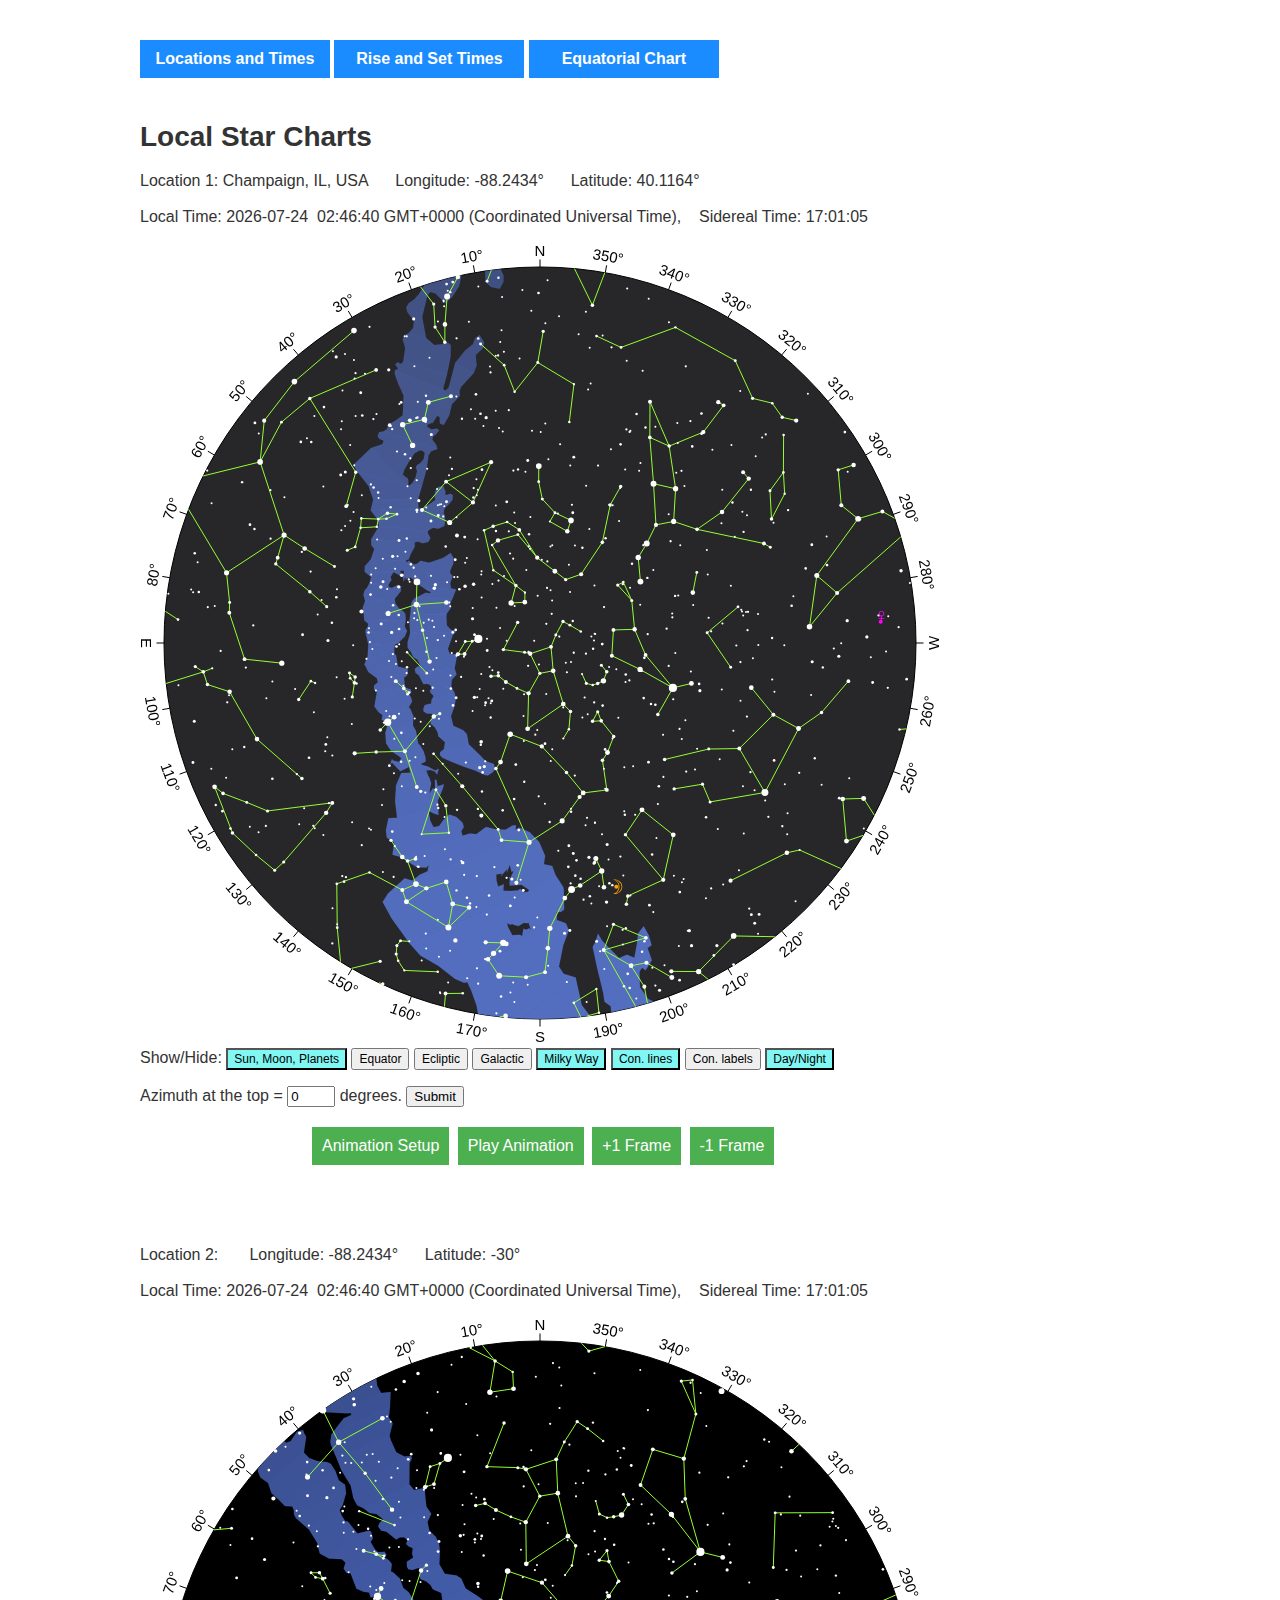
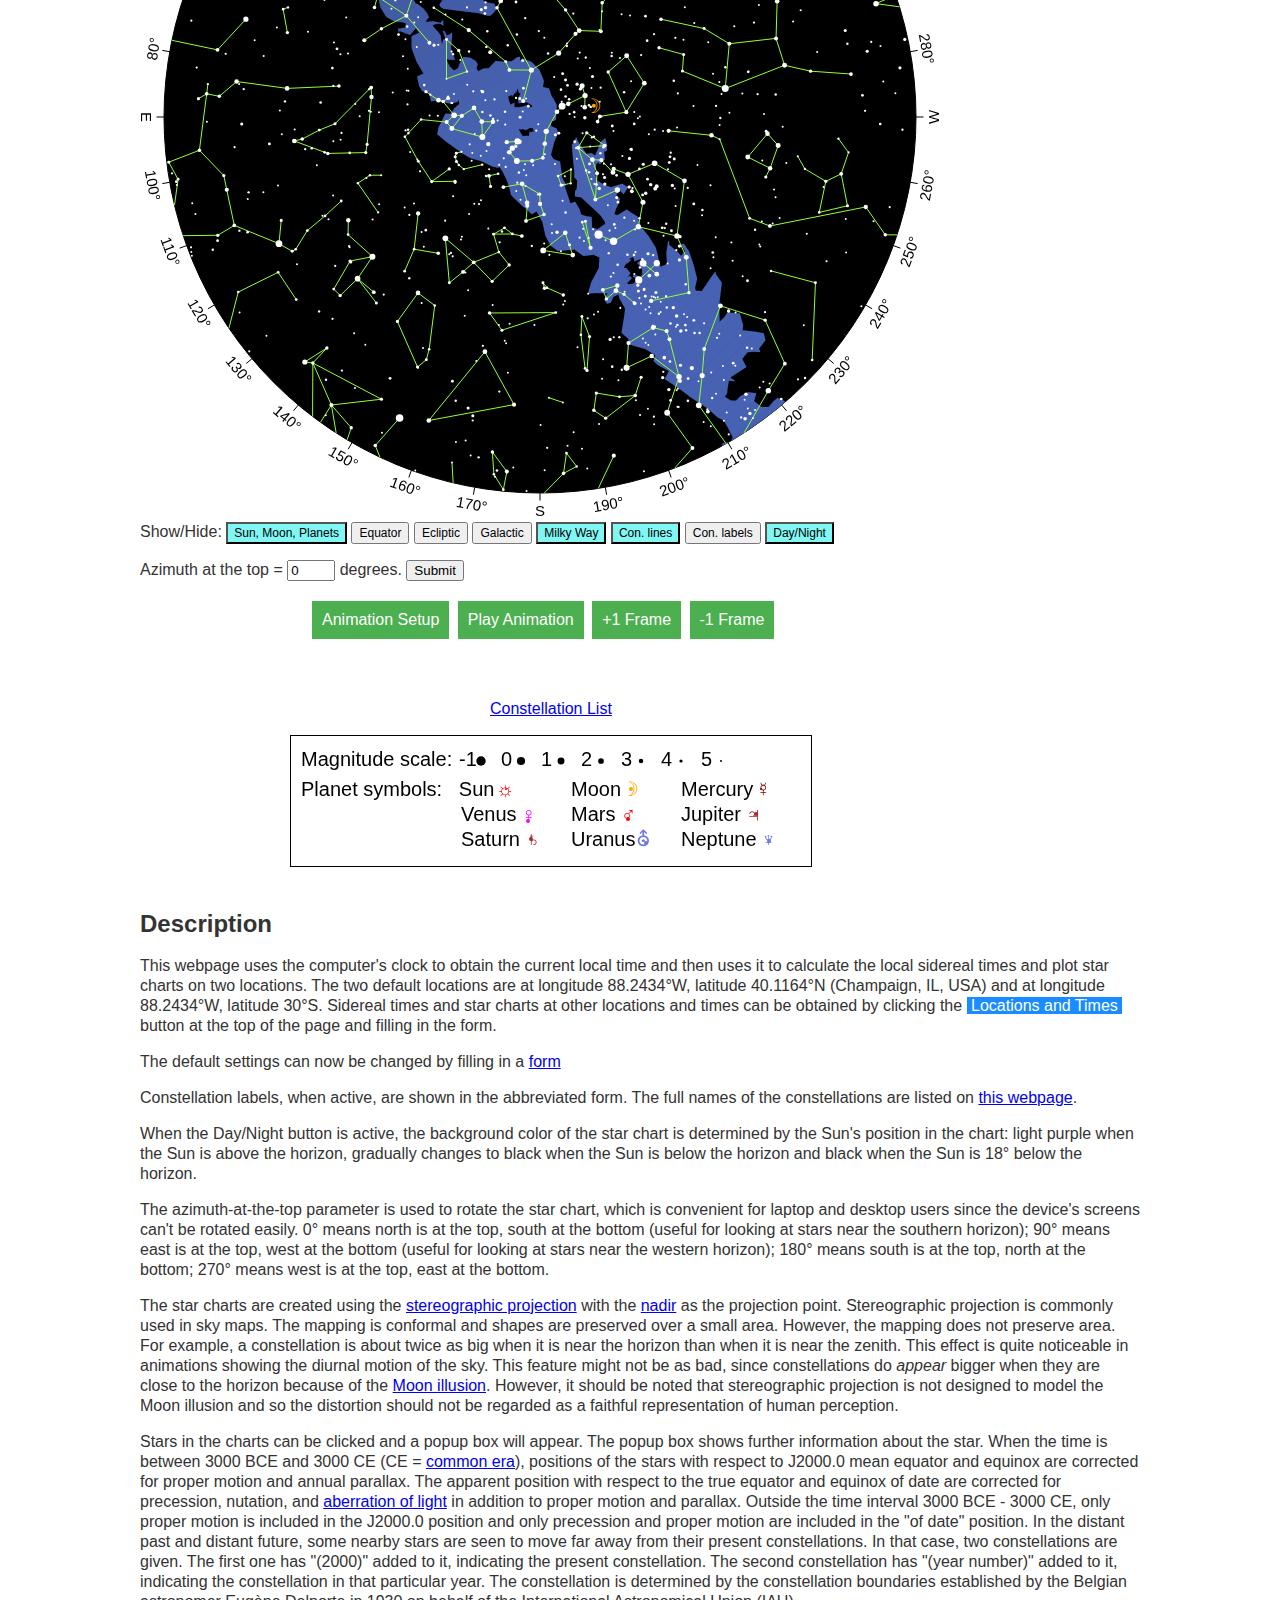
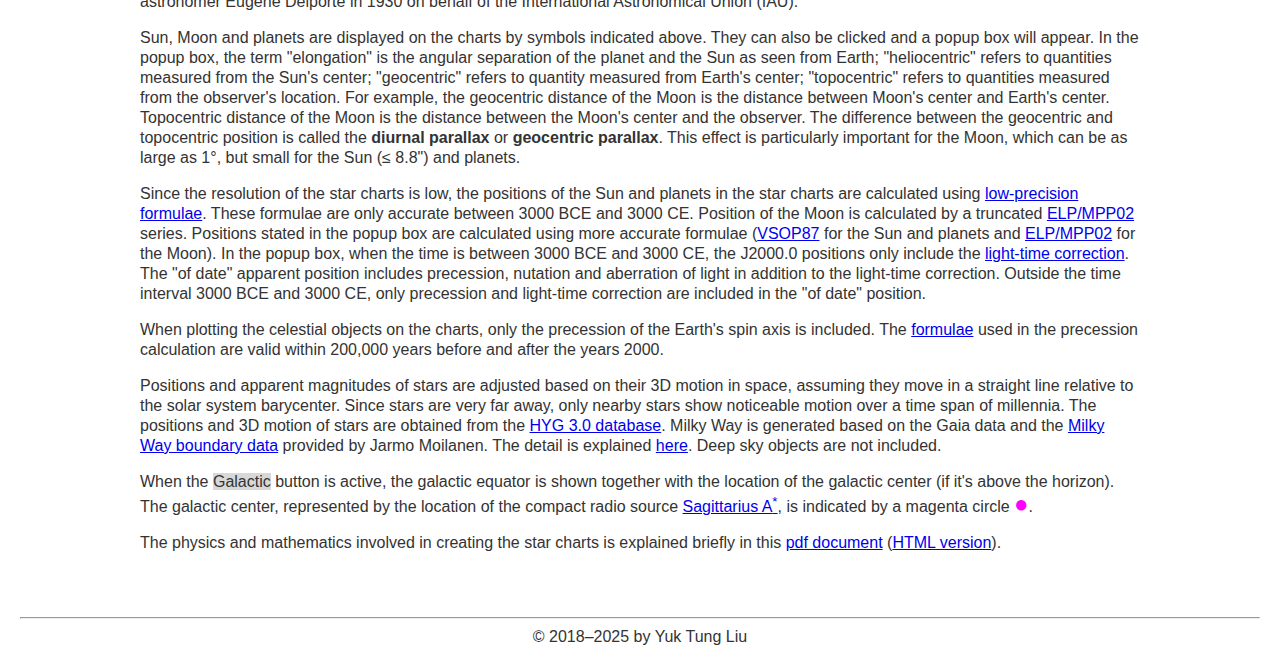
==== commit 62e00aa5: "minor update" ====
--- a/index.html
+++ b/index.html
@@ -1 +1 @@
-<!DOCTYPE html><html lang="en-US"><meta name="keywords" content="sidereal time, star charts"><meta charset="UTF-8"><head><title>Sidereal Time and Star Charts</title><link rel="stylesheet" href="sidereal_min.css"><script src="jquery-3.6.4.min.js"></script><script src="index_c.js"></script></head><body onload="init()"><div id="wrapper"><div id="riseSetArea"><p><button class="menu" onclick="backToStarCharts()">Back to Star Charts</button> <button class="menu" onclick="riseSetChangeLocs()">Locations and Dates</button> <button class="menu" onclick="riseSetMultipleDates()">Multiple Dates</button></p><div id="riseSetInputlocs"><h2>Change Locations and Dates</h2><p><b>Location 1</b></p><form name="locations" action="" method="get"><table><tr><td>Name: <input type="text" id="riseSetPlace1in"></td><td>Longitude: <input type="number" id="riseSetLong1in" step="any" min="-180" max="180"></td><td>Latitude: <input type="number" id="riseSetLat1in" step="any" min="-90" max="90"></td></tr><tr><td>Year: <input type="number" id="riseSetYear1in" step="1" min="-3000" max="3000"></td><td>Month: <input type="number" id="riseSetMonth1in" step="1" min="1" max="12"></td><td>Day: <input type="number" id="riseSetDay1in" step="1" min="1" max="31"></td></tr><tr><td>Time zone: GMT+ <input type="number" id="riseSetTz1in" step="any" min="-12" max="14"></td><td></td><td></td></tr></table><br><p><b>Location 2</b></p><table><tr><td>Name: <input type="text" id="riseSetPlace2in"></td><td>Longitude: <input type="number" id="riseSetLong2in" step="any" min="-180" max="180"></td><td>Latitude: <input type="number" id="riseSetLat2in" step="any" min="-90" max="90"></td></tr><tr><td colspan="3">Set date the same as in location 1 (same date but time zone may differ)? <input onchange='changeSyncTime(1,"riseSetSynTime")' type="radio" id="riseSetSynTimeYes" value="1">Yes &nbsp;&nbsp;&nbsp; <input onchange='changeSyncTime(0,"riseSetSynTime")' type="radio" id="riseSetSynTimeNo" value="0">No</td></tr><tr class="timeInputLoc2"><td>Year: <input type="number" id="riseSetYear2in" step="1" min="-3000" max="3000"></td><td>Month: <input type="number" id="riseSetMonth2in" step="1" min="1" max="12"></td><td>Day: <input type="number" id="riseSetDay2in" step="1" min="1" max="31"></td></tr><tr><td>Time zone: GMT+ <input type="number" id="riseSetTz2in" step="any" min="-12" max="14"></td><td></td><td></td></tr></table><br><p><input type="button" value="Submit" onclick="riseSetChangeLocationsAndDates(this.form)"></p></form><div id="riseSetErrorlocs"></div></div><br><div id="riseSetMultipleDays" style="display:none"><h1>Rise and Set Times on Multiple Dates</h1><br><div id="riseSetMultipleDaysInput" style="display:none"><br><form name="timespan" action="" method="get"><table><tr><td>Location Name: <input type="text" id="RSMultiPlacein"></td><td>Longitude: <input type="number" id="RSMultiLongin" step="any" min="-180" max="180"></td><td>Latitude: <input type="number" id="RSMultiLatin" step="any" min="-90" max="90"></td></tr><tr><td>Time zone: GMT+ <input type="number" id="RSMultiTzin" step="any" min="-12" max="14"></td><td></td><td></td></tr><tr><td colspan="3">Choose an object: <select id="objects" onchange='riseSetShowHideRADec("RSMultiRaDec")'><option disabled="disabled" selected="selected" value></option><option value="Sun">Sun</option><option value="Moon">Moon</option><option value="Mercury">Mercury</option><option value="Venus">Venus</option><option value="Mars">Mars</option><option value="Jupiter">Jupiter</option><option value="Saturn">Saturn</option><option value="Uranus">Uranus</option><option value="Neptune">Neptune</option><option value="Star">Star</option></select></td></tr><tr class="RSMultiRaDec"><td colspan="3">Enter the Ra and Dec of the star below:</td></tr><tr class="RSMultiRaDec"><td>RA (hours): <input type="number" id="RSMultiRa" step="any" min="0" max="24"></td><td>Dec. (degrees): <input type="number" id="RSMultiDec" step="any" min="-90" max="90"></td><td>Reference epoch: <input type="number" id="RSMultiEpoch" step="any" min="-200000" max="200000"></td></tr><tr><td>Start date: Year: <input type="number" id="RSMultiYear1in" step="1" min="-3000" max="3000"></td><td>Month: <input type="number" id="RSMultiMonth1in" step="1" min="1" max="12"></td><td>Day: <input type="number" id="RSMultiDay1in" step="1" min="1" max="31"></td></tr><tr><td>Stop date: Year: <input type="number" id="RSMultiYear2in" step="1" min="-3000" max="3000"></td><td>Month: <input type="number" id="RSMultiMonth2in" step="1" min="1" max="12"></td><td>Day: <input type="number" id="RSMultiDay2in" step="1" min="1" max="31"></td></tr><tr><td colspan="3">Time step: <input type="number" id="RSMultiDt" step="1" min="1"> days</td></tr></table><br><p><input type="button" value="Submit" onclick="RSMultipleDays(this.form)"></p></form><div id="RSMultiErrorlocs"></div></div><div id="RSMultiResult"></div></div><div id="riseSetMainPage"><h1>Rise and Set Times of Celestial Objects</h1><br><br><h2>Location 1: <span id="riseSetPlace1"></span></h2><p>Longitude: <span id="riseSetlong1"></span>&nbsp;&nbsp;&nbsp;&nbsp;&nbsp; Latitude: <span id="riseSetlat1"></span></p><p>Date: <span id="riseSetDate1"></span>&nbsp;&nbsp;&nbsp;&nbsp;&nbsp; Time zone: <span id="riseSetTtimeZone1"></span></p><br><p>Note that azimuth is measured from north, turning positive to the east.</p><br><h3>Sunrise, Sunset, Upper Transit and Twilights</h3><div id="riseSetSun1"></div><br><h3>Moonrise, Moonset, Upper Transit and Illumination</h3><div id="riseSetMoon1"></div><br><h3>Rise, Set, Upper Transit Times of Planets</h3><div id="riseSetPlanets1"></div><br><h3>Rise, Set and Upper Transit Times of Bright Stars</h3><div id="riseSetStars1"></div><br><br><h2>Location 2: <span id="riseSetPlace2"></span></h2><p>Longitude: <span id="riseSetlong2"></span>&nbsp;&nbsp;&nbsp;&nbsp;&nbsp; Latitude: <span id="riseSetlat2"></span></p><p>Date: <span id="riseSetDate2"></span>&nbsp;&nbsp;&nbsp;&nbsp;&nbsp; Time zone: <span id="riseSetTtimeZone2"></span></p><br><h3>Sunrise, Sunset, Upper Transit and Twilights</h3><div id="riseSetSun2"></div><br><h3>Moonrise, Moonset, Upper Transit and Illumination</h3><div id="riseSetMoon2"></div><br><h3>Rise, Set, Upper Transit Times of Planets</h3><div id="riseSetPlanets2"></div><br><h3>Rise, Set and Transit Times of Bright Stars</h3><div id="riseSetStars2"></div></div></div><br><div id="starCharts"><p><button class="menu" onclick="displayChangeLocs()">Locations and Times</button> <button class="menu" onclick="riseSetPage()">Rise and Set Times</button> <button class="menu" onclick='location.href="chartGCRS.html"'>Equatorial Chart</button></p><br><div id="inputlocs"><h2>Change Locations and Times</h2><p><b>Location 1</b></p><p><input type="radio" id="changeLoc1Manual" name="changeLoc1Button" onclick="switchChangeLocForm(1,0)"> <label for="changeLoc1Manual">Manually enter the location information</label>&nbsp;&nbsp;&nbsp;&nbsp;&nbsp; <input type="radio" id="changeLoc1Select" name="changeLoc1Button" onclick="switchChangeLocForm(1,1)"> <label for="changeLoc1Select">Choose from a database</label></p><div id="changeLoc1Form0"><p id="geoloc"><button onclick="geoloc()">Determine Location 1 by GPS/IP address</button> <span id="geolocmessage"></span></p><p id="geolocerr" style="color:red"></p><table><tr><td>Name: <input type="text" id="place1in"></td><td>Longitude: <input type="number" id="long1in" step="any" min="-180" max="180"></td><td>Latitude: <input type="number" id="lat1in" step="any" min="-90" max="90"></td></tr><tr><td>Time zone: GMT+ <input type="number" id="tz1in" step="any" min="-12" max="14"></td><td></td><td></td></tr></table><br></div><div id="changeLoc1Form1" style="display:none"></div><p>Set time:</p><table><tr><td>Year: <input type="number" id="year1in" step="1" min="-200000" max="200000"></td><td>Month: <input type="number" id="month1in" step="1" min="1" max="12"></td><td>Day: <input type="number" id="day1in" step="1" min="1" max="31"></td></tr><tr><td>Hour: <input type="number" id="hour1in" step="1" min="0" max="23"></td><td>Minute: <input type="number" id="minute1in" step="1" min="0" max="59"></td><td>Second: <input type="number" id="second1in" step="any" min="0" max="60"></td></tr></table><br><p><b>Location 2</b></p><p><input type="radio" id="changeLoc2Manual" name="changeLoc2Button" onclick="switchChangeLocForm(2,0)"> <label for="changeLoc2Manual">Manually enter the location information</label>&nbsp;&nbsp;&nbsp;&nbsp;&nbsp; <input type="radio" id="changeLoc2Select" name="changeLoc2Button" onclick="switchChangeLocForm(2,1)"> <label for="changeLoc2Select">Choose from a database</label></p><div id="changeLoc2Form0"><table><tr><td>Name: <input type="text" id="place2in"></td><td>Longitude: <input type="number" id="long2in" step="any" min="-180" max="180"></td><td>Latitude: <input type="number" id="lat2in" step="any" min="-90" max="90"></td></tr><tr><td>Time zone: GMT+ <input type="number" id="tz2in" step="any" min="-12" max="14"></td><td></td><td></td></tr></table><br></div><div id="changeLoc2Form1" style="display:none"></div><p>Set time:</p><table><tr><td colspan="3">Set the same time as in location 1 (same GMT but time zone may differ)? <input onchange='changeSyncTime(1,"synTime")' type="radio" id="synTimeYes" value="1"><label for="synTimeYes">Yes</label> &nbsp;&nbsp;&nbsp; <input onchange='changeSyncTime(0,"synTime")' type="radio" id="synTimeNo" value="0"><label for="synTimeNo">No</label></td></tr><tr class="timeInputLoc2"><td>Year: <input type="number" id="year2in" step="1" min="-200000" max="200000"></td><td>Month: <input type="number" id="month2in" step="1" min="1" max="12"></td><td>Day: <input type="number" id="day2in" step="1" min="1" max="31"></td></tr><tr class="timeInputLoc2"><td>Hour: <input type="number" id="hour2in" step="1" min="0" max="23"></td><td>Minute: <input type="number" id="minute2in" step="1" min="0" max="59"></td><td>Second: <input type="number" id="second2in" step="any" min="0" max="60"></td></tr></table><br><p><input type="button" value="Submit" onclick="changeLocationsAndTimes()"></p><div id="errorlocs"></div><br><p>The default settings can now be changed by filling in a <span class="link" onclick='slideUpLoadUrl("inputlocs","set_defaults.html")'>form</span>.</p></div><h1>Local Star Charts</h1><p>Location 1: <span id="place1"></span>&nbsp;&nbsp;&nbsp;&nbsp;&nbsp; Longitude: <span id="long1"></span>&nbsp;&nbsp;&nbsp;&nbsp;&nbsp; Latitude: <span id="lat1"></span></p><div id="warning1"></div><p>Local Time: <span id="time1"></span>,&nbsp;&nbsp;&nbsp; Sidereal Time: <span id="siderealTime1"></span></p><div class="canvaswrapper"><canvas id="loc1" width="800" height="800">CANVAS NOT SUPPORTED IN THIS BROWSER!</canvas><div id="tip1" class="tip"><div class="close" onclick='closePopup("tip1")'>&#10005;</div><div id="tip1text"></div></div></div><div class="control"><p>Show/Hide: <button id="showPlanets1" class="active" onclick='showHide(1,"Planets")'>Sun, Moon, Planets</button> <button id="showEquator1" onclick='showHide(1,"Equator")'>Equator</button> <button id="showEcliptic1" onclick='showHide(1,"Ecliptic")'>Ecliptic</button> <button id="showGalactic1" onclick='showHide(1,"Galactic")'>Galactic</button> <button id="showMilkyWay1" class="active" onclick='showHide(1,"MilkyWay")'>Milky Way</button> <button id="showConLines1" class="active" onclick='showHide(1,"ConLines")'>Con. lines</button> <button id="showConLab1" onclick='showHide(1,"ConLab")'>Con. labels</button> <button id="showDayNight1" class="active" onclick='showHide(1,"DayNight")'>Day/Night</button></p><p>Azimuth at the top = <input type="number" name="rotation" id="rotate1" style="width:40px"> degrees. <input type="submit" value="Submit" onclick="rotInput(1)"></p><div id="errRotate1"></div></div><p class="animate"><button class="setupAnimate" onclick="displayAnimationSetup(1)">Animation Setup</button> <button class="controlAnimate" onclick="Animate(1)" id="animate1">Play Animation</button> <button class="controlAnimate" onclick="playAnimation(1,1)">+1 Frame</button> <button class="controlAnimate" onclick="playAnimation(1,-1)">-1 Frame</button></p><div id="animationSetup1"></div><br><br><br><p>Location 2: <span id="place2"></span>&nbsp;&nbsp;&nbsp;&nbsp;&nbsp; Longitude: <span id="long2"></span>&nbsp;&nbsp;&nbsp;&nbsp;&nbsp; Latitude: <span id="lat2"></span></p><div id="warning2"></div><p>Local Time: <span id="time2"></span>,&nbsp;&nbsp;&nbsp; Sidereal Time: <span id="siderealTime2"></span></p><div class="canvaswrapper"><canvas id="loc2" width="800" height="800">CANVAS NOT SUPPORTED IN THIS BROWSER!</canvas><div id="tip2" class="tip"><div class="close" onclick='closePopup("tip2")'>&#10005;</div><div id="tip2text"></div></div></div><div class="control"><p>Show/Hide: <button id="showPlanets2" class="active" onclick='showHide(2,"Planets")'>Sun, Moon, Planets</button> <button id="showEquator2" onclick='showHide(2,"Equator")'>Equator</button> <button id="showEcliptic2" onclick='showHide(2,"Ecliptic")'>Ecliptic</button> <button id="showGalactic2" onclick='showHide(2,"Galactic")'>Galactic</button> <button id="showMilkyWay2" class="active" onclick='showHide(2,"MilkyWay")'>Milky Way</button> <button id="showConLines2" class="active" onclick='showHide(2,"ConLines")'>Con. lines</button> <button id="showConLab2" onclick='showHide(2,"ConLab")'>Con. labels</button> <button id="showDayNight2" class="active" onclick='showHide(2,"DayNight")'>Day/Night</button></p><p>Azimuth at the top = <input type="number" name="rotation" id="rotate2" style="width:40px"> degrees. <input type="submit" value="Submit" onclick="rotInput(2)"></p><div id="errRotate2"></div></div><p class="animate"><button class="setupAnimate" onclick="displayAnimationSetup(2)">Animation Setup</button> <button class="controlAnimate" onclick="Animate(2)" id="animate2">Play Animation</button> <button class="controlAnimate" onclick="playAnimation(2,1)">+1 Frame</button> <button class="controlAnimate" onclick="playAnimation(2,-1)">-1 Frame</button></p><div id="animationSetup2"></div><br><br><p style="margin-left:350px"><a href="Constellations.html">Constellation List</a></p><canvas id="legend" width="500" height="110">CANVAS NOT SUPPORTED IN THIS BROWSER!</canvas><br><br><h2>Description</h2><p>This webpage uses the computer's clock to obtain the current local time and then uses it to calculate the local sidereal times and plot star charts on two locations. The two default locations are at longitude 88.2434&deg;W, latitude 40.1164&deg;N (Champaign, IL, USA) and at longitude 88.2434&deg;W, latitude 30&deg;S. Sidereal times and star charts at other locations and times can be obtained by clicking the <span style="background-color:#1a8cff;color:#fff">&nbsp;Locations and Times&nbsp;</span> button at the top of the page and filling in the form.</p><p>The default settings can now be changed by filling in a <a href="set_defaults.html">form</a></p><p>Constellation labels, when active, are shown in the abbreviated form. The full names of the constellations are listed on <a href="Constellations.html">this webpage</a>.</p><p>When the Day/Night button is active, the background color of the star chart is determined by the Sun's position in the chart: light purple when the Sun is above the horizon, gradually changes to black when the Sun is below the horizon and black when the Sun is 18&deg; below the horizon.</p><p>The azimuth-at-the-top parameter is used to rotate the star chart, which is convenient for laptop and desktop users since the device's screens can't be rotated easily. 0&deg; means north is at the top, south at the bottom (useful for looking at stars near the southern horizon); 90&deg; means east is at the top, west at the bottom (useful for looking at stars near the western horizon); 180&deg; means south is at the top, north at the bottom; 270&deg; means west is at the top, east at the bottom.</p><p>The star charts are created using the <a href="https://en.wikipedia.org/wiki/Stereographic_projection" target="_blank">stereographic projection</a> with the <a href="https://en.wikipedia.org/wiki/Nadir" target="_blank">nadir</a> as the projection point. Stereographic projection is commonly used in sky maps. The mapping is conformal and shapes are preserved over a small area. However, the mapping does not preserve area. For example, a constellation is about twice as big when it is near the horizon than when it is near the zenith. This effect is quite noticeable in animations showing the diurnal motion of the sky. This feature might not be as bad, since constellations do <i>appear</i> bigger when they are close to the horizon because of the <a href="https://www.skyandtelescope.com/observing/moon-illusion-confusion11252015/" target="_blank">Moon illusion</a>. However, it should be noted that stereographic projection is not designed to model the Moon illusion and so the distortion should not be regarded as a faithful representation of human perception.</p><p>Stars in the charts can be clicked and a popup box will appear. The popup box shows further information about the star. When the time is between 3000 BCE and 3000 CE (CE = <a href="https://en.wikipedia.org/wiki/Common_Era" target="_blank">common era</a>), positions of the stars with respect to J2000.0 mean equator and equinox are corrected for proper motion and annual parallax. The apparent position with respect to the true equator and equinox of date are corrected for precession, nutation, and <a href="https://en.wikipedia.org/wiki/Aberration_of_light" target="_blank">aberration of light</a> in addition to proper motion and parallax. Outside the time interval 3000 BCE - 3000 CE, only proper motion is included in the J2000.0 position and only precession and proper motion are included in the "of date" position. In the distant past and distant future, some nearby stars are seen to move far away from their present constellations. In that case, two constellations are given. The first one has "(2000)" added to it, indicating the present constellation. The second constellation has "(year number)" added to it, indicating the constellation in that particular year. The constellation is determined by the constellation boundaries established by the Belgian astronomer Eug&egrave;ne Delporte in 1930 on behalf of the International Astronomical Union (IAU).</p><p>Sun, Moon and planets are displayed on the charts by symbols indicated above. They can also be clicked and a popup box will appear. In the popup box, the term "elongation" is the angular separation of the planet and the Sun as seen from Earth; "heliocentric" refers to quantities measured from the Sun's center; "geocentric" refers to quantity measured from Earth's center; "topocentric" refers to quantities measured from the observer's location. For example, the geocentric distance of the Moon is the distance between Moon's center and Earth's center. Topocentric distance of the Moon is the distance between the Moon's center and the observer. The difference between the geocentric and topocentric position is called the <b>diurnal parallax</b> or <b>geocentric parallax</b>. This effect is particularly important for the Moon, which can be as large as 1&deg;, but small for the Sun (&le; 8.8") and planets.</p><p>Since the resolution of the star charts is low, the positions of the Sun and planets in the star charts are calculated using <a href="https://ssd.jpl.nasa.gov/?planet_pos" target="_blank">low-precision formulae</a>. These formulae are only accurate between 3000 BCE and 3000 CE. Position of the Moon is calculated by a truncated <a href="https://ui.adsabs.harvard.edu/abs/2003A%26A...404..735C/abstract" target="_blabk">ELP/MPP02</a> series. Positions stated in the popup box are calculated using more accurate formulae (<a href="http://neoprogrammics.com/vsop87/" target="_blank">VSOP87</a> for the Sun and planets and <a href="https://ui.adsabs.harvard.edu/abs/2003A%26A...404..735C/abstract" target="_blabk">ELP/MPP02</a> for the Moon). In the popup box, when the time is between 3000 BCE and 3000 CE, the J2000.0 positions only include the <a href="https://en.wikipedia.org/wiki/Light-time_correction" target="_blank">light-time correction</a>. The "of date" apparent position includes precession, nutation and aberration of light in addition to the light-time correction. Outside the time interval 3000 BCE and 3000 CE, only precession and light-time correction are included in the "of date" position.</p><p>When plotting the celestial objects on the charts, only the precession of the Earth's spin axis is included. The <a href="http://adsabs.harvard.edu/abs/2011A%26A...534A..22V" target="_blank">formulae</a> used in the precession calculation are valid within 200,000 years before and after the years 2000.</p><p>Positions and apparent magnitudes of stars are adjusted based on their 3D motion in space, assuming they move in a straight line relative to the solar system barycenter. Since stars are very far away, only nearby stars show noticeable motion over a time span of millennia. The positions and 3D motion of stars are obtained from the <a href="https://www.astronexus.com/hyg" target="_blank">HYG 3.0 database</a>. Milky Way is generated based on the Gaia data and the <a href="http://www.skymap.com/smp_overlays.htm#milky" target="_blank">Milky Way boundary data</a> provided by Jarmo Moilanen. The detail is explained <a href="MilkyWay.html">here</a>. Deep sky objects are not included.</p><p>When the <span style="background-color:#d8d8d8">Galactic</span> button is active, the galactic equator is shown together with the location of the galactic center (if it's above the horizon). The galactic center, represented by the location of the compact radio source <a href="https://en.wikipedia.org/wiki/Sagittarius_A*" target="_blank">Sagittarius A<sup>*</sup></a>, is indicated by a magenta circle <span style="color:#ff00ff;font-size:150%">&#9679;</span>.</p><p>The physics and mathematics involved in creating the star charts is explained briefly in this <a href="docs/star_charts.pdf" target="_blank">pdf document</a> (<a href="docs/star_charts.html">HTML version</a>).</p></div></div><noscript><h2>Oops!</h2><p>You must enable JavaScript to use this page.</p><p>Please enable JavaScript and reload.</p></noscript><br><br><footer><hr><p style="text-align:center">&copy; 2018&ndash;2024 by Yuk Tung Liu</p></footer></body></html>+<!DOCTYPE html><html lang="en-US"><meta name="keywords" content="sidereal time, star charts"><meta charset="UTF-8"><head><title>Sidereal Time and Star Charts</title><link rel="stylesheet" href="sidereal_min.css"><script src="jquery-3.6.4.min.js"></script><script src="index_c.js"></script></head><body onload="init()"><div id="wrapper"><div id="riseSetArea"><p><button class="menu" onclick="backToStarCharts()">Back to Star Charts</button> <button class="menu" onclick="riseSetChangeLocs()">Locations and Dates</button> <button class="menu" onclick="riseSetMultipleDates()">Multiple Dates</button></p><div id="riseSetInputlocs"><h2>Change Locations and Dates</h2><p><b>Location 1</b></p><form name="locations" action="" method="get"><table><tr><td>Name: <input type="text" id="riseSetPlace1in"></td><td>Longitude: <input type="number" id="riseSetLong1in" step="any" min="-180" max="180"></td><td>Latitude: <input type="number" id="riseSetLat1in" step="any" min="-90" max="90"></td></tr><tr><td>Year: <input type="number" id="riseSetYear1in" step="1" min="-3000" max="3000"></td><td>Month: <input type="number" id="riseSetMonth1in" step="1" min="1" max="12"></td><td>Day: <input type="number" id="riseSetDay1in" step="1" min="1" max="31"></td></tr><tr><td>Time zone: GMT+ <input type="number" id="riseSetTz1in" step="any" min="-12" max="14"></td><td></td><td></td></tr></table><br><p><b>Location 2</b></p><table><tr><td>Name: <input type="text" id="riseSetPlace2in"></td><td>Longitude: <input type="number" id="riseSetLong2in" step="any" min="-180" max="180"></td><td>Latitude: <input type="number" id="riseSetLat2in" step="any" min="-90" max="90"></td></tr><tr><td colspan="3">Set date the same as in location 1 (same date but time zone may differ)? <input onchange='changeSyncTime(1,"riseSetSynTime")' type="radio" id="riseSetSynTimeYes" value="1">Yes &nbsp;&nbsp;&nbsp; <input onchange='changeSyncTime(0,"riseSetSynTime")' type="radio" id="riseSetSynTimeNo" value="0">No</td></tr><tr class="timeInputLoc2"><td>Year: <input type="number" id="riseSetYear2in" step="1" min="-3000" max="3000"></td><td>Month: <input type="number" id="riseSetMonth2in" step="1" min="1" max="12"></td><td>Day: <input type="number" id="riseSetDay2in" step="1" min="1" max="31"></td></tr><tr><td>Time zone: GMT+ <input type="number" id="riseSetTz2in" step="any" min="-12" max="14"></td><td></td><td></td></tr></table><br><p><input type="button" value="Submit" onclick="riseSetChangeLocationsAndDates(this.form)"></p></form><div id="riseSetErrorlocs"></div></div><br><div id="riseSetMultipleDays" style="display:none"><h1>Rise and Set Times on Multiple Dates</h1><br><div id="riseSetMultipleDaysInput" style="display:none"><br><form name="timespan" action="" method="get"><table><tr><td>Location Name: <input type="text" id="RSMultiPlacein"></td><td>Longitude: <input type="number" id="RSMultiLongin" step="any" min="-180" max="180"></td><td>Latitude: <input type="number" id="RSMultiLatin" step="any" min="-90" max="90"></td></tr><tr><td>Time zone: GMT+ <input type="number" id="RSMultiTzin" step="any" min="-12" max="14"></td><td></td><td></td></tr><tr><td colspan="3">Choose an object: <select id="objects" onchange='riseSetShowHideRADec("RSMultiRaDec")'><option disabled="disabled" selected="selected" value></option><option value="Sun">Sun</option><option value="Moon">Moon</option><option value="Mercury">Mercury</option><option value="Venus">Venus</option><option value="Mars">Mars</option><option value="Jupiter">Jupiter</option><option value="Saturn">Saturn</option><option value="Uranus">Uranus</option><option value="Neptune">Neptune</option><option value="Star">Star</option></select></td></tr><tr class="RSMultiRaDec"><td colspan="3">Enter the Ra and Dec of the star below:</td></tr><tr class="RSMultiRaDec"><td>RA (hours): <input type="number" id="RSMultiRa" step="any" min="0" max="24"></td><td>Dec. (degrees): <input type="number" id="RSMultiDec" step="any" min="-90" max="90"></td><td>Reference epoch: <input type="number" id="RSMultiEpoch" step="any" min="-200000" max="200000"></td></tr><tr><td>Start date: Year: <input type="number" id="RSMultiYear1in" step="1" min="-3000" max="3000"></td><td>Month: <input type="number" id="RSMultiMonth1in" step="1" min="1" max="12"></td><td>Day: <input type="number" id="RSMultiDay1in" step="1" min="1" max="31"></td></tr><tr><td>Stop date: Year: <input type="number" id="RSMultiYear2in" step="1" min="-3000" max="3000"></td><td>Month: <input type="number" id="RSMultiMonth2in" step="1" min="1" max="12"></td><td>Day: <input type="number" id="RSMultiDay2in" step="1" min="1" max="31"></td></tr><tr><td colspan="3">Time step: <input type="number" id="RSMultiDt" step="1" min="1"> days</td></tr></table><br><p><input type="button" value="Submit" onclick="RSMultipleDays(this.form)"></p></form><div id="RSMultiErrorlocs"></div></div><div id="RSMultiResult"></div></div><div id="riseSetMainPage"><h1>Rise and Set Times of Celestial Objects</h1><br><br><h2>Location 1: <span id="riseSetPlace1"></span></h2><p>Longitude: <span id="riseSetlong1"></span>&nbsp;&nbsp;&nbsp;&nbsp;&nbsp; Latitude: <span id="riseSetlat1"></span></p><p>Date: <span id="riseSetDate1"></span>&nbsp;&nbsp;&nbsp;&nbsp;&nbsp; Time zone: <span id="riseSetTtimeZone1"></span></p><br><p>Note that azimuth is measured from north, turning positive to the east.</p><br><h3>Sunrise, Sunset, Upper Transit and Twilights</h3><div id="riseSetSun1"></div><br><h3>Moonrise, Moonset, Upper Transit and Illumination</h3><div id="riseSetMoon1"></div><br><h3>Rise, Set, Upper Transit Times of Planets</h3><div id="riseSetPlanets1"></div><br><h3>Rise, Set and Upper Transit Times of Bright Stars</h3><div id="riseSetStars1"></div><br><br><h2>Location 2: <span id="riseSetPlace2"></span></h2><p>Longitude: <span id="riseSetlong2"></span>&nbsp;&nbsp;&nbsp;&nbsp;&nbsp; Latitude: <span id="riseSetlat2"></span></p><p>Date: <span id="riseSetDate2"></span>&nbsp;&nbsp;&nbsp;&nbsp;&nbsp; Time zone: <span id="riseSetTtimeZone2"></span></p><br><h3>Sunrise, Sunset, Upper Transit and Twilights</h3><div id="riseSetSun2"></div><br><h3>Moonrise, Moonset, Upper Transit and Illumination</h3><div id="riseSetMoon2"></div><br><h3>Rise, Set, Upper Transit Times of Planets</h3><div id="riseSetPlanets2"></div><br><h3>Rise, Set and Transit Times of Bright Stars</h3><div id="riseSetStars2"></div></div></div><br><div id="starCharts"><p><button class="menu" onclick="displayChangeLocs()">Locations and Times</button> <button class="menu" onclick="riseSetPage()">Rise and Set Times</button> <button class="menu" onclick='location.href="chartGCRS.html"'>Equatorial Chart</button></p><br><div id="inputlocs"><h2>Change Locations and Times</h2><p><b>Location 1</b></p><p><input type="radio" id="changeLoc1Manual" name="changeLoc1Button" onclick="switchChangeLocForm(1,0)"> <label for="changeLoc1Manual">Manually enter the location information</label>&nbsp;&nbsp;&nbsp;&nbsp;&nbsp; <input type="radio" id="changeLoc1Select" name="changeLoc1Button" onclick="switchChangeLocForm(1,1)"> <label for="changeLoc1Select">Choose from a database</label></p><div id="changeLoc1Form0"><p id="geoloc"><button onclick="geoloc()">Determine Location 1 by GPS/IP address</button> <span id="geolocmessage"></span></p><p id="geolocerr" style="color:red"></p><table><tr><td>Name: <input type="text" id="place1in"></td><td>Longitude: <input type="number" id="long1in" step="any" min="-180" max="180"></td><td>Latitude: <input type="number" id="lat1in" step="any" min="-90" max="90"></td></tr><tr><td>Time zone: GMT+ <input type="number" id="tz1in" step="any" min="-12" max="14"></td><td></td><td></td></tr></table><br></div><div id="changeLoc1Form1" style="display:none"></div><p>Set time:</p><table><tr><td>Year: <input type="number" id="year1in" step="1" min="-200000" max="200000"></td><td>Month: <input type="number" id="month1in" step="1" min="1" max="12"></td><td>Day: <input type="number" id="day1in" step="1" min="1" max="31"></td></tr><tr><td>Hour: <input type="number" id="hour1in" step="1" min="0" max="23"></td><td>Minute: <input type="number" id="minute1in" step="1" min="0" max="59"></td><td>Second: <input type="number" id="second1in" step="any" min="0" max="60"></td></tr></table><br><p><b>Location 2</b></p><p><input type="radio" id="changeLoc2Manual" name="changeLoc2Button" onclick="switchChangeLocForm(2,0)"> <label for="changeLoc2Manual">Manually enter the location information</label>&nbsp;&nbsp;&nbsp;&nbsp;&nbsp; <input type="radio" id="changeLoc2Select" name="changeLoc2Button" onclick="switchChangeLocForm(2,1)"> <label for="changeLoc2Select">Choose from a database</label></p><div id="changeLoc2Form0"><table><tr><td>Name: <input type="text" id="place2in"></td><td>Longitude: <input type="number" id="long2in" step="any" min="-180" max="180"></td><td>Latitude: <input type="number" id="lat2in" step="any" min="-90" max="90"></td></tr><tr><td>Time zone: GMT+ <input type="number" id="tz2in" step="any" min="-12" max="14"></td><td></td><td></td></tr></table><br></div><div id="changeLoc2Form1" style="display:none"></div><p>Set time:</p><table><tr><td colspan="3">Set the same time as in location 1 (same GMT but time zone may differ)? <input onchange='changeSyncTime(1,"synTime")' type="radio" id="synTimeYes" value="1"><label for="synTimeYes">Yes</label> &nbsp;&nbsp;&nbsp; <input onchange='changeSyncTime(0,"synTime")' type="radio" id="synTimeNo" value="0"><label for="synTimeNo">No</label></td></tr><tr class="timeInputLoc2"><td>Year: <input type="number" id="year2in" step="1" min="-200000" max="200000"></td><td>Month: <input type="number" id="month2in" step="1" min="1" max="12"></td><td>Day: <input type="number" id="day2in" step="1" min="1" max="31"></td></tr><tr class="timeInputLoc2"><td>Hour: <input type="number" id="hour2in" step="1" min="0" max="23"></td><td>Minute: <input type="number" id="minute2in" step="1" min="0" max="59"></td><td>Second: <input type="number" id="second2in" step="any" min="0" max="60"></td></tr></table><br><p><input type="button" value="Submit" onclick="changeLocationsAndTimes()"></p><div id="errorlocs"></div><br><p>The default settings can now be changed by filling in a <span class="link" onclick='slideUpLoadUrl("inputlocs","set_defaults.html")'>form</span>.</p></div><h1>Local Star Charts</h1><p>Location 1: <span id="place1"></span>&nbsp;&nbsp;&nbsp;&nbsp;&nbsp; Longitude: <span id="long1"></span>&nbsp;&nbsp;&nbsp;&nbsp;&nbsp; Latitude: <span id="lat1"></span></p><div id="warning1"></div><p>Local Time: <span id="time1"></span>,&nbsp;&nbsp;&nbsp; Sidereal Time: <span id="siderealTime1"></span></p><div class="canvaswrapper"><canvas id="loc1" width="800" height="800">CANVAS NOT SUPPORTED IN THIS BROWSER!</canvas><div id="tip1" class="tip"><div class="close" onclick='closePopup("tip1")'>&#10005;</div><div id="tip1text"></div></div></div><div class="control"><p>Show/Hide: <button id="showPlanets1" class="active" onclick='showHide(1,"Planets")'>Sun, Moon, Planets</button> <button id="showEquator1" onclick='showHide(1,"Equator")'>Equator</button> <button id="showEcliptic1" onclick='showHide(1,"Ecliptic")'>Ecliptic</button> <button id="showGalactic1" onclick='showHide(1,"Galactic")'>Galactic</button> <button id="showMilkyWay1" class="active" onclick='showHide(1,"MilkyWay")'>Milky Way</button> <button id="showConLines1" class="active" onclick='showHide(1,"ConLines")'>Con. lines</button> <button id="showConLab1" onclick='showHide(1,"ConLab")'>Con. labels</button> <button id="showDayNight1" class="active" onclick='showHide(1,"DayNight")'>Day/Night</button></p><p>Azimuth at the top = <input type="number" name="rotation" id="rotate1" style="width:40px"> degrees. <input type="submit" value="Submit" onclick="rotInput(1)"></p><div id="errRotate1"></div></div><p class="animate"><button class="setupAnimate" onclick="displayAnimationSetup(1)">Animation Setup</button> <button class="controlAnimate" onclick="Animate(1)" id="animate1">Play Animation</button> <button class="controlAnimate" onclick="playAnimation(1,1)">+1 Frame</button> <button class="controlAnimate" onclick="playAnimation(1,-1)">-1 Frame</button></p><div id="animationSetup1"></div><br><br><br><p>Location 2: <span id="place2"></span>&nbsp;&nbsp;&nbsp;&nbsp;&nbsp; Longitude: <span id="long2"></span>&nbsp;&nbsp;&nbsp;&nbsp;&nbsp; Latitude: <span id="lat2"></span></p><div id="warning2"></div><p>Local Time: <span id="time2"></span>,&nbsp;&nbsp;&nbsp; Sidereal Time: <span id="siderealTime2"></span></p><div class="canvaswrapper"><canvas id="loc2" width="800" height="800">CANVAS NOT SUPPORTED IN THIS BROWSER!</canvas><div id="tip2" class="tip"><div class="close" onclick='closePopup("tip2")'>&#10005;</div><div id="tip2text"></div></div></div><div class="control"><p>Show/Hide: <button id="showPlanets2" class="active" onclick='showHide(2,"Planets")'>Sun, Moon, Planets</button> <button id="showEquator2" onclick='showHide(2,"Equator")'>Equator</button> <button id="showEcliptic2" onclick='showHide(2,"Ecliptic")'>Ecliptic</button> <button id="showGalactic2" onclick='showHide(2,"Galactic")'>Galactic</button> <button id="showMilkyWay2" class="active" onclick='showHide(2,"MilkyWay")'>Milky Way</button> <button id="showConLines2" class="active" onclick='showHide(2,"ConLines")'>Con. lines</button> <button id="showConLab2" onclick='showHide(2,"ConLab")'>Con. labels</button> <button id="showDayNight2" class="active" onclick='showHide(2,"DayNight")'>Day/Night</button></p><p>Azimuth at the top = <input type="number" name="rotation" id="rotate2" style="width:40px"> degrees. <input type="submit" value="Submit" onclick="rotInput(2)"></p><div id="errRotate2"></div></div><p class="animate"><button class="setupAnimate" onclick="displayAnimationSetup(2)">Animation Setup</button> <button class="controlAnimate" onclick="Animate(2)" id="animate2">Play Animation</button> <button class="controlAnimate" onclick="playAnimation(2,1)">+1 Frame</button> <button class="controlAnimate" onclick="playAnimation(2,-1)">-1 Frame</button></p><div id="animationSetup2"></div><br><br><p style="margin-left:350px"><a href="Constellations.html">Constellation List</a></p><canvas id="legend" width="500" height="110">CANVAS NOT SUPPORTED IN THIS BROWSER!</canvas><br><br><h2>Description</h2><p>This webpage uses the computer's clock to obtain the current local time and then uses it to calculate the local sidereal times and plot star charts on two locations. The two default locations are at longitude 88.2434&deg;W, latitude 40.1164&deg;N (Champaign, IL, USA) and at longitude 88.2434&deg;W, latitude 30&deg;S. Sidereal times and star charts at other locations and times can be obtained by clicking the <span style="background-color:#1a8cff;color:#fff">&nbsp;Locations and Times&nbsp;</span> button at the top of the page and filling in the form.</p><p>The default settings can now be changed by filling in a <a href="set_defaults.html">form</a></p><p>Constellation labels, when active, are shown in the abbreviated form. The full names of the constellations are listed on <a href="Constellations.html">this webpage</a>.</p><p>When the Day/Night button is active, the background color of the star chart is determined by the Sun's position in the chart: light purple when the Sun is above the horizon, gradually changes to black when the Sun is below the horizon and black when the Sun is 18&deg; below the horizon.</p><p>The azimuth-at-the-top parameter is used to rotate the star chart, which is convenient for laptop and desktop users since the device's screens can't be rotated easily. 0&deg; means north is at the top, south at the bottom (useful for looking at stars near the southern horizon); 90&deg; means east is at the top, west at the bottom (useful for looking at stars near the western horizon); 180&deg; means south is at the top, north at the bottom; 270&deg; means west is at the top, east at the bottom.</p><p>The star charts are created using the <a href="https://en.wikipedia.org/wiki/Stereographic_projection" target="_blank">stereographic projection</a> with the <a href="https://en.wikipedia.org/wiki/Nadir" target="_blank">nadir</a> as the projection point. Stereographic projection is commonly used in sky maps. The mapping is conformal and shapes are preserved over a small area. However, the mapping does not preserve area. For example, a constellation is about twice as big when it is near the horizon than when it is near the zenith. This effect is quite noticeable in animations showing the diurnal motion of the sky. This feature might not be as bad, since constellations do <i>appear</i> bigger when they are close to the horizon because of the <a href="https://www.skyandtelescope.com/observing/moon-illusion-confusion11252015/" target="_blank">Moon illusion</a>. However, it should be noted that stereographic projection is not designed to model the Moon illusion and so the distortion should not be regarded as a faithful representation of human perception.</p><p>Stars in the charts can be clicked and a popup box will appear. The popup box shows further information about the star. When the time is between 3000 BCE and 3000 CE (CE = <a href="https://en.wikipedia.org/wiki/Common_Era" target="_blank">common era</a>), positions of the stars with respect to J2000.0 mean equator and equinox are corrected for proper motion and annual parallax. The apparent position with respect to the true equator and equinox of date are corrected for precession, nutation, and <a href="https://en.wikipedia.org/wiki/Aberration_of_light" target="_blank">aberration of light</a> in addition to proper motion and parallax. Outside the time interval 3000 BCE - 3000 CE, only proper motion is included in the J2000.0 position and only precession and proper motion are included in the "of date" position. In the distant past and distant future, some nearby stars are seen to move far away from their present constellations. In that case, two constellations are given. The first one has "(2000)" added to it, indicating the present constellation. The second constellation has "(year number)" added to it, indicating the constellation in that particular year. The constellation is determined by the constellation boundaries established by the Belgian astronomer Eug&egrave;ne Delporte in 1930 on behalf of the International Astronomical Union (IAU).</p><p>Sun, Moon and planets are displayed on the charts by symbols indicated above. They can also be clicked and a popup box will appear. In the popup box, the term "elongation" is the angular separation of the planet and the Sun as seen from Earth; "heliocentric" refers to quantities measured from the Sun's center; "geocentric" refers to quantity measured from Earth's center; "topocentric" refers to quantities measured from the observer's location. For example, the geocentric distance of the Moon is the distance between Moon's center and Earth's center. Topocentric distance of the Moon is the distance between the Moon's center and the observer. The difference between the geocentric and topocentric position is called the <b>diurnal parallax</b> or <b>geocentric parallax</b>. This effect is particularly important for the Moon, which can be as large as 1&deg;, but small for the Sun (&le; 8.8") and planets.</p><p>Since the resolution of the star charts is low, the positions of the Sun and planets in the star charts are calculated using <a href="https://ssd.jpl.nasa.gov/?planet_pos" target="_blank">low-precision formulae</a>. These formulae are only accurate between 3000 BCE and 3000 CE. Position of the Moon is calculated by a truncated <a href="https://ui.adsabs.harvard.edu/abs/2003A%26A...404..735C/abstract" target="_blabk">ELP/MPP02</a> series. Positions stated in the popup box are calculated using more accurate formulae (<a href="http://neoprogrammics.com/vsop87/" target="_blank">VSOP87</a> for the Sun and planets and <a href="https://ui.adsabs.harvard.edu/abs/2003A%26A...404..735C/abstract" target="_blabk">ELP/MPP02</a> for the Moon). In the popup box, when the time is between 3000 BCE and 3000 CE, the J2000.0 positions only include the <a href="https://en.wikipedia.org/wiki/Light-time_correction" target="_blank">light-time correction</a>. The "of date" apparent position includes precession, nutation and aberration of light in addition to the light-time correction. Outside the time interval 3000 BCE and 3000 CE, only precession and light-time correction are included in the "of date" position.</p><p>When plotting the celestial objects on the charts, only the precession of the Earth's spin axis is included. The <a href="http://adsabs.harvard.edu/abs/2011A%26A...534A..22V" target="_blank">formulae</a> used in the precession calculation are valid within 200,000 years before and after the years 2000.</p><p>Positions and apparent magnitudes of stars are adjusted based on their 3D motion in space, assuming they move in a straight line relative to the solar system barycenter. Since stars are very far away, only nearby stars show noticeable motion over a time span of millennia. The positions and 3D motion of stars are obtained from the <a href="https://www.astronexus.com/hyg" target="_blank">HYG 3.0 database</a>. Milky Way is generated based on the Gaia data and the <a href="http://www.skymap.com/smp_overlays.htm#milky" target="_blank">Milky Way boundary data</a> provided by Jarmo Moilanen. The detail is explained <a href="MilkyWay.html">here</a>. Deep sky objects are not included.</p><p>When the <span style="background-color:#d8d8d8">Galactic</span> button is active, the galactic equator is shown together with the location of the galactic center (if it's above the horizon). The galactic center, represented by the location of the compact radio source <a href="https://en.wikipedia.org/wiki/Sagittarius_A*" target="_blank">Sagittarius A<sup>*</sup></a>, is indicated by a magenta circle <span style="color:#ff00ff;font-size:150%">&#9679;</span>.</p><p>The physics and mathematics involved in creating the star charts is explained briefly in this <a href="docs/star_charts.pdf" target="_blank">pdf document</a> (<a href="docs/star_charts.html">HTML version</a>).</p></div></div><noscript><h2>Oops!</h2><p>You must enable JavaScript to use this page.</p><p>Please enable JavaScript and reload.</p></noscript><br><br><footer><hr><p style="text-align:center">&copy; 2018&ndash;2025 by Yuk Tung Liu</p></footer></body></html>